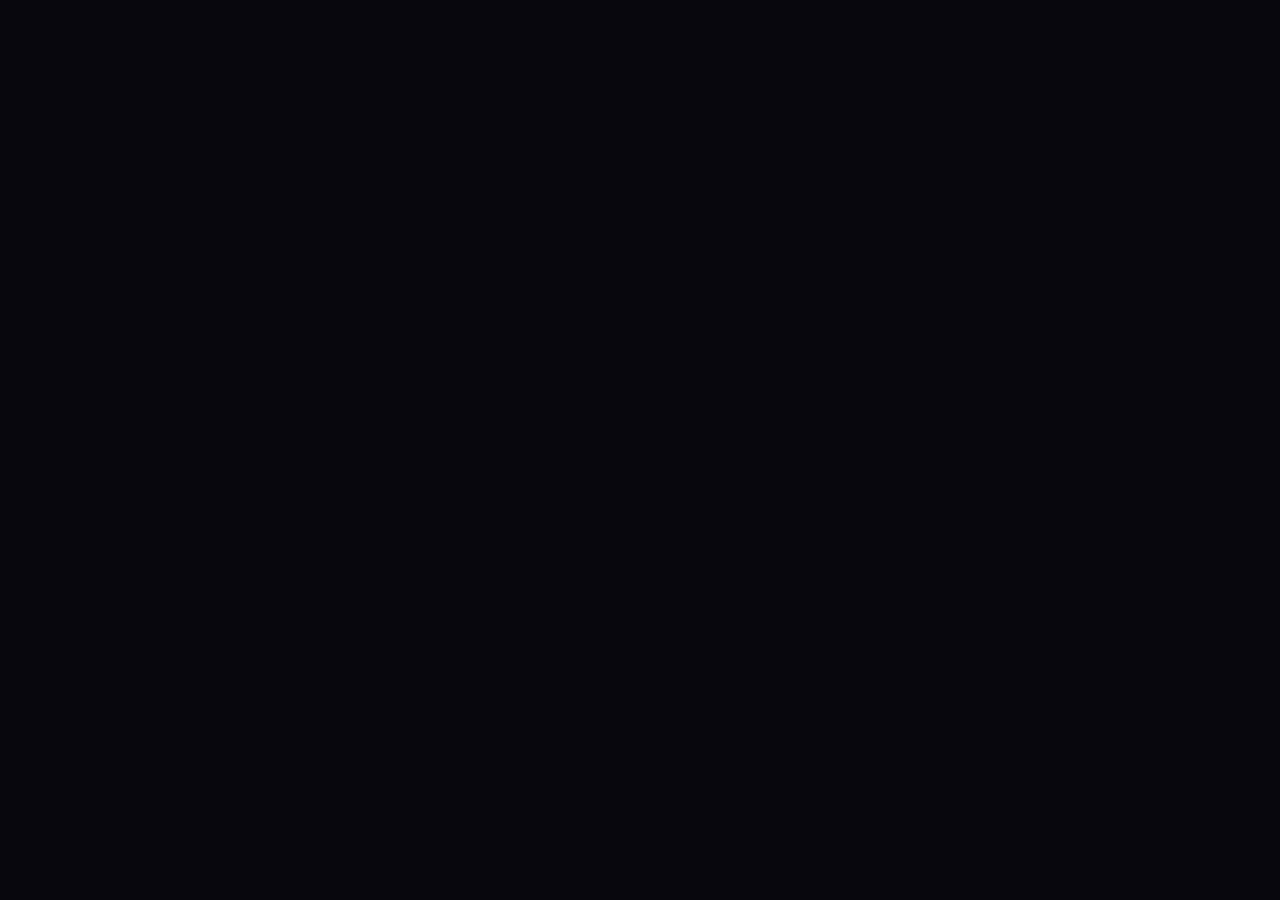
==== en/index.html @ 0e9c5799 "Remove conflicting CV label enhancement" ====
<!doctype html>
<html lang="en">
  <head>
    <meta charset="UTF-8" />
    <meta name="viewport" content="width=device-width, initial-scale=1.0" />
    <meta name="theme-color" content="#08070d" />
    <title>Badr Ameur El Idrissi — SOC &amp; Cyber Defense Portfolio · 2027 Internship</title>
    <meta
      name="description"
      content="Portfolio of Badr Ameur El Idrissi, final-year cybersecurity engineering student at ENSA Tangier focused on SOC, SIEM and cyber defense, seeking a 5–6 month internship from February 2027."
    />
    <link rel="icon" type="image/svg+xml" href="/favicon.svg" />
    <link rel="preload" as="image" href="/assets/badr-portrait.webp" />
    <link rel="canonical" href="https://badrameur.github.io/en/" />
    <link rel="alternate" hreflang="fr" href="https://badrameur.github.io/" />
    <link rel="alternate" hreflang="en" href="https://badrameur.github.io/en/" />
    <link rel="alternate" hreflang="x-default" href="https://badrameur.github.io/" />

    <meta property="og:type" content="profile" />
    <meta property="og:site_name" content="badrameur.github.io" />
    <meta property="og:title" content="Badr Ameur El Idrissi — Portfolio Cybersécurité" />
    <meta
      property="og:description"
      content="Final-year cybersecurity engineering student at ENSA Tangier focused on SOC, SIEM and cyber defense. Seeking a 5–6 month internship from February 2027."
    />
    <meta property="og:url" content="https://badrameur.github.io/en/" />
    <meta property="og:locale" content="en_US" />
    <meta name="twitter:card" content="summary_large_image" />
    <meta property="og:image" content="https://badrameur.github.io/assets/badr-portrait.webp" />
    <meta name="twitter:image" content="https://badrameur.github.io/assets/badr-portrait.webp" />
    <meta name="twitter:title" content="Badr Ameur El Idrissi — Portfolio Cybersécurité" />
    <meta
      name="twitter:description"
      content="Final-year cybersecurity engineering student at ENSA Tangier focused on SOC, SIEM and cyber defense. Seeking a 5–6 month internship from February 2027."
    />

    <script type="application/ld+json">
      {
        "@context": "https://schema.org",
        "@type": "Person",
        "name": "Badr Ameur El Idrissi",
        "jobTitle": "Final-year Cybersecurity Engineering Student — SOC and Cyber Defense",
        "alumniOf": [
          {
            "@type": "CollegeOrUniversity",
            "name": "ENSA Tanger — École Nationale des Sciences Appliquées"
          }
        ],
        "knowsLanguage": ["ar", "fr", "en"],
        "knowsAbout": [
          "Réseaux et infrastructure",
          "Security Operations",
          "SIEM",
          "Réponse à incident",
          "Pare-feux",
          "Active Directory",
          "Linux",
          "Automatisation"
        ],
        "hasCredential": [
          "CCNA: Introduction to Networks",
          "CCNA: Switching, Routing, and Wireless Essentials",
          "CCNA: Enterprise Networking, Security, and Automation"
        ],
        "url": "https://badrameur.github.io/en/",
        "email": "mailto:elidrissiameurbadr@gmail.com",
        "sameAs": ["https://github.com/badrameur"]
      }
    </script>

    <style>
      html { background: #08070d; }
    </style>
    <script type="module" crossorigin src="/assets/index-C53yPSiq-v2.js"></script>
    <link rel="modulepreload" crossorigin href="/assets/rolldown-runtime-QTnfLwEv.js">
    <link rel="modulepreload" crossorigin href="/assets/r3f-DJwWP_88.js">
    <link rel="modulepreload" crossorigin href="/assets/motion-CqK1wNe4.js">
    <link rel="stylesheet" crossorigin href="/assets/index-CTe-PvSK.css?v=83e6378">
  </head>
  <body>
    <div id="root"></div>
    <script defer src="/assets/portfolio-enhancements.js?v=83e6378"></script>
  </body>
</html>
---- assets/index-CTe-PvSK.css ----
:root{--void:#08070d;--abyss:#100d17;--panel:#110e18a8;--panel-solid:#131019;--line:#ceb27a24;--line-strong:#ceb27a52;--text:#f0ebe1;--dim:#a79cb2;--faint:#625a72;--gold:#d3ac6f;--gold-dim:#9d8154;--gold-glow:#d3ac6f24;--iris:#8f7bff;--cyan:#5fd9e8;--rose:#e8799f;--accent:var(--iris);--accent-glow:color-mix(in srgb, var(--accent) 14%, transparent);--holo:var(--accent);--holo-deep:var(--gold-dim);--holo-glow:var(--accent-glow);--tlp-red:#ff3b47;--tlp-amber:#ffb547;--tlp-green:#39d98a;--f-display:"Clash Display", "Arial Narrow", Impact, sans-serif;--f-body:"Satoshi", system-ui, -apple-system, sans-serif;--f-mono:"JetBrains Mono", ui-monospace, "Cascadia Mono", Consolas, monospace;--f-serif:"Didot", "Bodoni MT", "Playfair Display", "Georgia Pro", Georgia, serif;--fs-hero:clamp(3.2rem, 11vw, 8.75rem);--fs-h2:clamp(1.9rem, 4.4vw, 3.4rem);--fs-h3:clamp(1.2rem, 2.1vw, 1.65rem);--fs-body:1.0625rem;--fs-small:.875rem;--fs-label:.6875rem;--gutter:clamp(1.25rem, 4.5vw, 4.5rem);--maxw:1440px;--sp-1:.5rem;--sp-2:1rem;--sp-3:1.5rem;--sp-4:2.5rem;--sp-5:4rem;--sp-6:clamp(4.5rem, 11vh, 9rem);--ease:cubic-bezier(.16, 1, .3, 1);--dur:.55s;--z-canvas:0;--z-content:10;--z-hud:40;--z-boot:60;--z-cursor:80}@font-face{font-family:Clash Display;src:url(/assets/ClashDisplay-Variable-BID3Ydx1.woff2)format("woff2");font-weight:200 700;font-style:normal;font-display:swap}@font-face{font-family:Satoshi;src:url(/assets/Satoshi-Variable-CFg-z2ne.woff2)format("woff2");font-weight:300 900;font-style:normal;font-display:swap}@font-face{font-family:JetBrains Mono;src:url(/assets/JetBrainsMono-Regular-CA-Os4ii.woff2)format("woff2");font-weight:400;font-style:normal;font-display:swap}@font-face{font-family:JetBrains Mono;src:url(/assets/JetBrainsMono-Medium-DoKWA_AF.woff2)format("woff2");font-weight:500;font-style:normal;font-display:swap}*,:before,:after{box-sizing:border-box;margin:0;padding:0}html{--lightningcss-light: ;--lightningcss-dark:initial;color-scheme:dark;scrollbar-color:var(--faint) var(--void)}body{background:var(--void);color:var(--text);font-family:var(--f-body);font-size:var(--fs-body);-webkit-font-smoothing:antialiased;min-height:100vh;line-height:1.6;overflow-x:hidden}::selection{background:var(--gold);color:var(--void)}:focus-visible{outline:1px solid var(--gold);outline-offset:4px;border-radius:1px}a{color:inherit;text-decoration:none}button{font:inherit;color:inherit;cursor:pointer;background:0 0;border:none}img,svg,canvas{max-width:100%;display:block}::-webkit-scrollbar{width:10px}::-webkit-scrollbar-track{background:var(--void)}::-webkit-scrollbar-thumb{border:3px solid var(--void);background:#221d2e;border-radius:5px}::-webkit-scrollbar-thumb:hover{background:var(--gold-dim)}.mono{font-family:var(--f-mono)}.label{font-family:var(--f-mono);font-size:var(--fs-label);letter-spacing:.14em;text-transform:uppercase;color:var(--dim);font-weight:500}.display{font-family:var(--f-display);letter-spacing:-.02em;font-weight:600;line-height:.98}.display em,.serif-em{font-family:var(--f-serif);letter-spacing:0;color:var(--accent);font-style:italic;font-weight:400}.dim{color:var(--dim)}.holo{color:var(--accent)}.gilt{color:var(--gold)}.sr-only{clip:rect(0 0 0 0);white-space:nowrap;border:0;width:1px;height:1px;margin:-1px;padding:0;position:absolute;overflow:hidden}.skip-link{top:-100px;left:var(--sp-2);z-index:100;background:var(--gold);color:var(--void);font-family:var(--f-mono);font-size:var(--fs-small);transition:top .2s var(--ease);padding:.6em 1em;position:fixed}.skip-link:focus-visible{top:var(--sp-2)}.container{width:min(100% - 2 * var(--gutter), var(--maxw));margin-inline:auto}.cmd{font-family:var(--f-mono);font-size:var(--fs-small);letter-spacing:.12em;text-transform:uppercase;color:var(--text);border:1px solid var(--line-strong);transition:color var(--dur) var(--ease), border-color var(--dur) var(--ease);background:0 0;align-items:center;gap:.75em;padding:.95em 1.7em;font-weight:500;display:inline-flex;position:relative;overflow:hidden}.cmd:before{content:"";background:linear-gradient(100deg, transparent 20%, color-mix(in srgb, var(--accent) 12%, transparent) 50%, transparent 80%);transition:transform .7s var(--ease);position:absolute;inset:0;transform:translate(-101%)}.cmd:hover,.cmd:focus-visible{color:var(--accent);border-color:color-mix(in srgb, var(--accent) 55%, transparent)}.cmd:hover:before,.cmd:focus-visible:before{transform:translate(101%)}.cmd--primary{border-color:var(--gold-dim);color:var(--gold)}.cmd--primary:hover,.cmd--primary:focus-visible{color:var(--gold);border-color:var(--gold)}.cmd--primary:before{background:linear-gradient(100deg,#0000 20%,#d3ac6f29 50%,#0000 80%)}.cmd .cmd-arrow{transition:transform var(--dur) var(--ease)}.cmd:hover .cmd-arrow{transform:translate(4px)}.panel{background:var(--panel);border:1px solid var(--line);-webkit-backdrop-filter:blur(14px)}.sec-label{align-items:center;gap:var(--sp-2);margin-bottom:var(--sp-4);display:flex}.sec-label .sec-idx{font-family:var(--f-mono);font-size:var(--fs-label);letter-spacing:.14em;color:var(--gold);font-weight:500}.sec-label .sec-name{font-family:var(--f-mono);font-size:var(--fs-label);letter-spacing:.22em;text-transform:uppercase;color:var(--dim);font-weight:500}.sec-label .sec-rule{background:linear-gradient(to right, var(--line-strong), var(--line) 40%, transparent);flex:1;height:1px}.tlp{font-family:var(--f-mono);letter-spacing:.12em;border:1px solid var(--line);color:var(--faint);white-space:nowrap;padding:.3em .7em;font-size:.625rem;font-weight:500}.tlp--clear{color:var(--dim)}.tlp--green{color:var(--tlp-green);border-color:#39d98a4d}.tlp--amber{color:var(--tlp-amber);border-color:#ffb5474d}.tlp--red{color:var(--tlp-red);border-color:#ff3b474d}.status-dot{background:var(--tlp-green);width:6px;height:6px;box-shadow:0 0 8px var(--tlp-green);border-radius:50%;animation:2.4s ease-in-out infinite dot-pulse}@keyframes dot-pulse{0%,to{opacity:1}50%{opacity:.35}}.hud{z-index:var(--z-hud);pointer-events:none;font-family:var(--f-mono);font-size:var(--fs-label);letter-spacing:.1em;position:fixed;inset:0}.hud a,.hud button{pointer-events:auto}.hud-top,.hud-bottom{justify-content:space-between;align-items:center;padding:1.1rem clamp(1.1rem,3vw,2rem);display:flex;position:absolute;left:0;right:0}.hud-top{top:0}.hud-bottom{bottom:0}.hud-mark{color:var(--text);letter-spacing:.18em;align-items:center;gap:.6em;font-weight:500;display:inline-flex}.hud-mark .hud-mark-glyph{border:1px solid var(--gold);width:9px;height:9px;box-shadow:0 0 12px var(--gold-glow);transform:rotate(45deg)}.hud-mark em{color:var(--faint);font-style:normal}.hud-right{align-items:center;gap:1.4em;display:flex}.hud-status{color:var(--dim);align-items:center;gap:.7em;display:inline-flex}.lang-switch{color:var(--faint);align-items:center;gap:.15em;display:inline-flex}.lang-switch button{font-family:var(--f-mono);font-size:var(--fs-label);letter-spacing:.1em;color:var(--faint);transition:color .25s var(--ease);padding:.4em .45em;font-weight:500}.lang-switch button[aria-pressed=true]{color:var(--gold)}.lang-switch button:hover{color:var(--text)}.hud-ticker{color:var(--faint);white-space:nowrap;text-overflow:ellipsis;min-width:0;max-width:46vw;overflow:hidden}.hud-coords{color:var(--faint);text-align:right}.hud-corner{border-color:var(--line-strong);opacity:.8;border-style:solid;border-width:0;width:12px;height:12px;position:absolute}.hud-corner--tl{border-width:1px 0 0 1px;top:12px;left:12px}.hud-corner--tr{border-width:1px 1px 0 0;top:12px;right:12px}.hud-corner--bl{border-width:0 0 1px 1px;bottom:12px;left:12px}.hud-corner--br{border-width:0 1px 1px 0;bottom:12px;right:12px}@media (max-width:720px){.hud-bottom,.hud-status .hud-status-text{display:none}}.fx{pointer-events:none;position:fixed;inset:0}.fx--grain{z-index:31;opacity:.05;background-image:url("data:image/svg+xml,%3Csvg xmlns='http://www.w3.org/2000/svg' width='160' height='160'%3E%3Cfilter id='n'%3E%3CfeTurbulence type='fractalNoise' baseFrequency='0.85' numOctaves='2' stitchTiles='stitch'/%3E%3C/filter%3E%3Crect width='100%25' height='100%25' filter='url(%23n)'/%3E%3C/svg%3E")}.fx--vignette{z-index:33;background:radial-gradient(120% 90% at 50% 42%,#0000 55%,#0403089e 100%)}html.has-cursor,html.has-cursor a,html.has-cursor button{cursor:none}.cursor-dot,.cursor-ring{z-index:var(--z-cursor);pointer-events:none;will-change:transform;border-radius:50%;position:fixed;top:0;left:0}.cursor-dot{background:var(--gold);width:4px;height:4px;margin:-2px 0 0 -2px}.cursor-ring{width:30px;height:30px;transition:width .25s var(--ease), height .25s var(--ease), margin .25s var(--ease), border-color .25s var(--ease);border:1px solid #f0ebe166;margin:-15px 0 0 -15px}.cursor-ring.is-active{border-color:var(--gold);width:46px;height:46px;margin:-23px 0 0 -23px}.p-hero{--accent:var(--iris)}.p-about{--accent:var(--cyan)}.p-experience{--accent:var(--gold)}.p-projects{--accent:var(--iris)}.p-skills{--accent:var(--rose)}.p-certs{--accent:var(--gold)}.p-languages{--accent:var(--cyan)}.p-cv,.p-contact{--accent:var(--gold)}.scene{z-index:var(--z-canvas);pointer-events:none;position:fixed;inset:0}.scene-scrim{z-index:1;pointer-events:none;background:linear-gradient(92deg,#08070dd1 0%,#08070d80 32%,#08070d00 60%);position:fixed;inset:0}@media (max-width:899px){.scene-scrim{background:linear-gradient(#08070d8c 0%,#08070dc7 45%)}}main{z-index:var(--z-content);position:relative}.p-section{padding-block:var(--sp-6);position:relative}.p-section>.container{position:relative}.section-title{font-size:var(--fs-h2);margin-bottom:var(--sp-2);max-width:18ch}.section-intro{color:var(--dim);max-width:52ch;margin-bottom:var(--sp-4);font-size:1.05rem}.tag-row{flex-wrap:wrap;gap:.4rem;list-style:none;display:flex}.tag{letter-spacing:.06em;color:var(--dim);border:1px solid var(--line);background:#0d0b1380;padding:.32em .7em;font-size:.6875rem}.rail{z-index:var(--z-hud);display:none;position:fixed;top:50%;left:clamp(1rem,2.5vw,2.2rem);transform:translateY(-50%)}@media (min-width:1080px){.rail{display:block}}.rail-list{flex-direction:column;gap:.15rem;list-style:none;display:flex}.rail-item{color:var(--faint);transition:color .3s var(--ease);align-items:center;gap:.7rem;padding:.5rem .4rem;display:flex}.rail-idx{letter-spacing:.1em;opacity:.6;font-size:.625rem}.rail-label{letter-spacing:.14em;text-transform:uppercase;opacity:0;transition:opacity .3s var(--ease), transform .3s var(--ease);font-size:.72rem;transform:translate(-6px)}.rail-tick{width:16px;height:1px;transition:width .3s var(--ease);background:currentColor}.rail-item:hover,.rail-item:focus-visible{color:var(--dim)}.rail-item:hover .rail-label,.rail-item:focus-visible .rail-label{opacity:1;transform:translate(0)}.rail-item.is-active{color:var(--gold)}.rail-item.is-active .rail-label{opacity:1;transform:translate(0)}.rail-item.is-active .rail-tick{width:28px}.rail-progress{background:var(--line);width:1px;height:60px;position:absolute;top:calc(100% + 1rem);left:.7rem}.rail-progress span{background:linear-gradient(to bottom, var(--iris), var(--cyan), var(--gold));transform-origin:top;width:100%;height:100%;display:block}.p-hero{flex-direction:column;justify-content:center;min-height:100vh;padding-block:14vh 8vh;display:flex;position:relative}.hero-grid{gap:var(--sp-5);grid-template-columns:1fr;align-items:end;display:grid}@media (min-width:900px){.hero-grid{grid-template-columns:minmax(0,1.6fr) minmax(0,1fr)}}.hero-main>*+*{margin-top:var(--sp-3)}.hero-main>*{text-shadow:0 2px 22px #08070dcc}.hero-eyebrow{color:var(--gold)}.hero-name{font-size:clamp(2.9rem,9vw,7rem);line-height:.92}.hero-role{color:#bfb3cb;letter-spacing:.06em;text-transform:uppercase;max-width:44ch;font-size:clamp(.74rem,1.4vw,.9rem)}.hero-tagline{font-family:var(--f-serif);max-width:46ch;color:var(--text);font-size:clamp(1.15rem,2.1vw,1.45rem);font-style:italic;font-weight:400;line-height:1.48}.hero-ctas{margin-top:var(--sp-3);flex-wrap:wrap;gap:1rem;display:flex}.hero-stats{background:var(--line);border:1px solid var(--line);grid-template-columns:repeat(2,1fr);gap:1px;display:grid}.stat{-webkit-backdrop-filter:blur(8px);background:#0d0b13b8;padding:1.1rem 1.2rem}.stat-value{color:var(--gold);font-size:2rem;line-height:1}.stat-label{letter-spacing:.1em;text-transform:uppercase;color:var(--dim);margin-top:.4rem;font-size:.68rem}.hero-scroll{color:var(--faint);flex-direction:column;align-items:center;gap:.6rem;display:flex;position:absolute;bottom:2rem;left:50%;transform:translate(-50%)}.hero-scroll-line{background:linear-gradient(to bottom, var(--gold), transparent);transform-origin:top;width:1px;height:40px;animation:scroll-drip 2.4s var(--ease) infinite}@keyframes scroll-drip{0%{opacity:1;transform:scaleY(0)}55%{opacity:1;transform:scaleY(1)}to{opacity:0;transform:scaleY(1)}}.about-grid{gap:var(--sp-4);grid-template-columns:1fr;display:grid}@media (min-width:900px){.about-grid{gap:var(--sp-5);grid-template-columns:minmax(0,1.4fr) minmax(0,1fr)}}.about-lead{font-family:var(--f-serif);color:var(--text);margin-bottom:var(--sp-3);max-width:42ch;font-size:clamp(1.3rem,2.3vw,1.7rem);font-style:italic;font-weight:400;line-height:1.42}.about-para{color:var(--dim);max-width:58ch;line-height:1.7}.about-para+.about-para{margin-top:1rem}.about-facts{align-self:start;padding:1.4rem 1.5rem}.fact-list{list-style:none}.fact-row{border-bottom:1px solid var(--line);grid-template-columns:8.5rem 1fr;gap:.8rem;padding:.7rem 0;font-size:.9rem;display:grid}.fact-row:last-child{border-bottom:none}.fact-k{color:var(--faint);letter-spacing:.08em;text-transform:uppercase;padding-top:.15em;font-size:.7rem}.fact-v{color:var(--text)}.timeline{margin-top:var(--sp-3);list-style:none}.tl-item{position:relative}.tl-inner{grid-template-columns:28px 1fr;gap:1.2rem;display:grid}.tl-marker{justify-content:center;display:flex;position:relative}.tl-marker:before{content:"";background:var(--line);width:1px;position:absolute;top:6px;bottom:-1.5rem}.tl-item:last-child .tl-marker:before{display:none}.tl-node{z-index:1;border:1px solid var(--gold-dim);background:var(--void);width:11px;height:11px;margin-top:5px;position:relative;transform:rotate(45deg)}.tl-node--live{border-color:var(--tlp-green);background:var(--tlp-green);box-shadow:0 0 12px var(--tlp-green);animation:2.4s ease-in-out infinite dot-pulse}.tl-body{padding-bottom:var(--sp-4)}.tl-head{align-items:center;gap:.8rem;margin-bottom:.35rem;display:flex}.tl-period{letter-spacing:.08em;color:var(--gold);font-size:.72rem}.tl-live-badge{font-size:.58rem}.tl-role{font-size:clamp(1.3rem,2.6vw,1.75rem)}.tl-org{color:var(--dim);letter-spacing:.04em;margin-top:.15rem;font-size:.82rem}.tl-loc{color:var(--faint)}.tl-bullets{gap:.55rem;max-width:62ch;margin:1rem 0;list-style:none;display:grid}.tl-bullets li{color:var(--dim);padding-left:1.2rem;font-size:.95rem;line-height:1.6;position:relative}.tl-bullets li:before{content:"▹";color:var(--gold-dim);font-family:var(--f-mono);font-size:.8em;position:absolute;top:.2em;left:0}.proj-list{gap:var(--sp-2);grid-template-columns:1fr;display:grid}@media (min-width:820px){.proj-list{grid-template-columns:repeat(2,1fr)}.proj-card:first-child{grid-column:1/-1}}.proj-card{transition:border-color .3s var(--ease), transform .3s var(--ease), box-shadow .3s var(--ease);flex-direction:column;gap:.9rem;padding:1.5rem 1.6rem;display:flex;position:relative}.proj-card:after{content:"";background:linear-gradient(to right, var(--accent), transparent);opacity:.7;height:1px;transition:right .45s var(--ease);position:absolute;top:-1px;left:0;right:55%}.proj-card:hover{border-color:color-mix(in srgb, var(--accent) 30%, transparent);box-shadow:0 12px 40px #0000004d, 0 0 26px color-mix(in srgb, var(--accent) 8%, transparent);transform:translateY(-3px)}.proj-card:hover:after{right:0}.proj-top{justify-content:space-between;align-items:center;gap:1rem;display:flex}.proj-codename{letter-spacing:.14em;color:var(--accent);font-size:.68rem}.proj-headline{align-items:baseline;gap:1rem;display:flex}.proj-num{color:var(--faint);letter-spacing:.1em;font-size:.8rem}.proj-title{font-size:1.6rem;line-height:1.05}.proj-tagline{color:var(--dim);margin-top:.2rem;font-size:.9rem}.proj-summary{color:var(--dim);font-size:.95rem;line-height:1.6}.proj-highlights{gap:.45rem;list-style:none;display:grid}.proj-highlights li{color:var(--text);gap:.6rem;font-size:.9rem;line-height:1.5;display:flex}.proj-hl-mark{color:var(--accent);flex-shrink:0}.proj-foot{flex-direction:column;gap:.9rem;margin-top:auto;padding-top:.4rem;display:flex}.proj-foot-end{justify-content:space-between;align-items:center;gap:1rem;display:flex}.proj-status{letter-spacing:.12em;color:var(--faint);font-size:.65rem}.proj-link{color:var(--gold);letter-spacing:.04em;white-space:nowrap;font-size:.8rem}.proj-link:hover{text-decoration:underline}.skills-wrap{border-top:1px solid var(--line)}.skill-domain{border-bottom:1px solid var(--line)}.skill-head{text-align:left;width:100%;transition:background .3s var(--ease);grid-template-columns:2.5rem minmax(0,auto) 1fr 1.5rem;align-items:baseline;gap:1rem;padding:1.3rem .4rem;display:grid}.skill-head:hover{background:color-mix(in srgb, var(--accent) 4%, transparent)}.skill-idx{color:var(--accent);letter-spacing:.1em;font-size:.7rem}.skill-domain-name{font-size:clamp(1.2rem,2.3vw,1.7rem)}.skill-blurb{color:var(--faint);font-size:.85rem}.skill-toggle{color:var(--dim);text-align:right;transition:color .3s var(--ease);font-size:1.2rem}.skill-head.is-open .skill-toggle{color:var(--accent)}.skill-panel{transition:grid-template-rows .45s var(--ease);grid-template-rows:0fr;display:grid}.skill-panel.is-open{grid-template-rows:1fr}.skill-panel-inner{grid-template-columns:1fr;gap:.7rem;padding-left:3.5rem;display:grid;overflow:hidden}.skill-panel.is-open .skill-panel-inner{padding-bottom:1.5rem}@media (min-width:700px){.skill-panel-inner{grid-template-columns:repeat(2,1fr);column-gap:2.5rem}}.skill-bar-row{grid-template-columns:9rem 1fr;align-items:center;gap:1rem;display:grid}.skill-bar-label{color:var(--dim);font-size:.78rem}.skill-bar-track{background:var(--line);height:3px;position:relative;overflow:hidden}.skill-bar-fill{background:linear-gradient(to right, var(--iris), var(--cyan), var(--gold));width:0;height:100%;transition:width .9s var(--ease) .1s;display:block}.certs-grid{gap:var(--sp-4);grid-template-columns:1fr;display:grid}@media (min-width:900px){.certs-grid{gap:var(--sp-5);grid-template-columns:minmax(0,1.3fr) minmax(0,1fr)}}.cert-list{gap:.15rem;display:grid}.cert-row{border-bottom:1px solid var(--line);gap:1rem;padding:.9rem .4rem;display:flex}.cert-check{color:var(--tlp-green);padding-top:.15rem;font-size:.85rem}.cert-body{flex-direction:column;gap:.2rem;display:flex}.cert-name{color:var(--text);font-size:.98rem}.cert-meta{color:var(--faint);letter-spacing:.04em;font-size:.72rem}.cert-status{color:var(--tlp-amber)}.edu-title{letter-spacing:.18em;text-transform:uppercase;color:var(--dim);margin-bottom:1rem;font-size:.7rem}.edu-list{gap:1.5rem;list-style:none;display:grid}.edu-period{color:var(--gold);letter-spacing:.08em;font-size:.7rem}.edu-degree{margin:.3rem 0 .15rem;font-size:1.15rem}.edu-school{color:var(--dim);font-size:.9rem}.edu-detail{color:var(--faint);margin-top:.2rem;font-size:.82rem}.lang-list{margin-top:var(--sp-2);gap:.2rem;display:grid}.lang-row{border-bottom:1px solid var(--line);grid-template-columns:1fr auto auto;align-items:center;gap:1.4rem;padding:1.1rem .4rem;display:grid}.lang-name{font-size:clamp(1.2rem,2.4vw,1.7rem)}.lang-ring{--pct:50%;background:radial-gradient(closest-side, var(--void) 68%, transparent 70% 100%), conic-gradient(var(--accent) var(--pct), #ceb27a24 0);border-radius:50%;width:30px;height:30px;display:inline-block}.lang-meta{justify-content:flex-end;align-items:baseline;gap:.8rem;min-width:12rem;display:flex}.lang-cefr{color:var(--accent);letter-spacing:.1em;font-size:.8rem}.lang-level{color:var(--dim);font-size:.85rem}@media (max-width:560px){.lang-row{grid-template-columns:1fr auto}.lang-ring{display:none}.lang-meta{min-width:0}}.cv-inner{justify-content:space-between;align-items:center;gap:var(--sp-3);flex-wrap:wrap;padding:2rem;display:flex}.cv-text{max-width:40ch}.cv-text .section-title{margin-bottom:.6rem}.cv-line{color:var(--dim)}.cv-actions{flex-wrap:wrap;gap:1rem;display:flex}.p-contact{padding-bottom:0}.contact-title{margin:var(--sp-2) 0;font-size:clamp(2.6rem,8vw,6rem)}.contact-line{font-family:var(--f-serif);color:var(--dim);max-width:48ch;font-size:clamp(1.1rem,1.9vw,1.3rem);font-style:italic}.contact-mail{margin-top:var(--sp-3)}.channel-list{margin-top:var(--sp-5);border-top:1px solid var(--line);list-style:none}.channel-row{border-bottom:1px solid var(--line);transition:background .3s var(--ease), padding-left .3s var(--ease);grid-template-columns:8rem 1fr auto;align-items:center;gap:1rem;padding:1.2rem .4rem;display:grid}.channel-row:hover{background:color-mix(in srgb, var(--gold) 4%, transparent);padding-left:1rem}.channel-label{letter-spacing:.14em;text-transform:uppercase;color:var(--faint);font-size:.7rem}.channel-value{color:var(--text);font-size:1.05rem}.channel-arrow{color:var(--gold)}.p-footer{border-top:1px solid var(--line);margin-top:var(--sp-6);padding:1.6rem 0 3rem}.footer-inner{font-size:var(--fs-label);letter-spacing:.06em;flex-wrap:wrap;justify-content:space-between;align-items:center;gap:1rem;display:flex}.footer-rights{color:var(--faint)}.footer-back{color:var(--dim);transition:color .25s var(--ease)}.footer-back:hover{color:var(--gold)}.footer-meta{color:var(--faint);align-items:center;gap:1rem;display:inline-flex}@media (max-width:700px){.footer-inner{flex-direction:column;align-items:flex-start;gap:.8rem}.channel-row{grid-template-columns:1fr auto}.channel-label{display:none}}@media (min-width:1080px){.container{width:min(100% - 2 * var(--gutter), var(--maxw))}}

/* Portfolio additions: portrait and a restrained spotlight on project dossiers. */
.p-hero .hero-portrait{position:absolute;z-index:3;right:clamp(2rem,5vw,6rem);top:clamp(7.5rem,17vh,11rem);width:clamp(195px,21vw,302px);margin:0;padding:7px;background:linear-gradient(145deg,#d3ac6fa8,#5fd9e840 44%,#8f7bff72);box-shadow:0 28px 80px #0009,0 0 65px #5fd9e81a;clip-path:polygon(0 0,90% 0,100% 10%,100% 100%,10% 100%,0 90%);transition:transform .7s var(--ease),box-shadow .7s var(--ease)}
.p-hero .hero-portrait img{display:block;width:100%;aspect-ratio:4/4.5;object-fit:cover;object-position:center 25%;filter:saturate(.92) contrast(1.02);clip-path:polygon(0 0,89% 0,100% 11%,100% 100%,11% 100%,0 89%)}
.p-hero .hero-portrait figcaption{padding:.55rem .25rem .1rem;color:#f0ebe1;font-size:.58rem;letter-spacing:.14em;text-align:right;text-shadow:0 2px 8px #08070d}
.p-hero .hero-portrait:hover{transform:translateY(-8px) rotate(.6deg);box-shadow:0 38px 95px #000b,0 0 80px #5fd9e830}
.proj-card{isolation:isolate;overflow:hidden}
.proj-card:before{content:"";position:absolute;z-index:-1;inset:0;pointer-events:none;background:radial-gradient(340px circle at var(--mx,50%) var(--my,50%),#5fd9e81c,transparent 75%);opacity:0;transition:opacity .45s ease}
.proj-card:hover:before,.proj-card:focus-within:before{opacity:1}
.proj-card .proj-link{transition:color .25s ease,letter-spacing .25s ease}
.proj-card .proj-link:hover,.proj-card .proj-link:focus-visible{color:#5fd9e8;letter-spacing:.05em}
.proj-card:focus-within{border-color:#5fd9e8}
@media(max-width:1199px){.p-hero .hero-portrait{width:clamp(175px,19vw,235px);right:3vw;top:13vh}}
@media(max-width:899px){.p-hero .hero-portrait{position:relative;right:auto;top:auto;width:min(250px,64vw);margin:1.5rem 0 0;justify-self:start}.hero-grid{gap:2.5rem}}
@media(max-width:550px){.p-hero .hero-portrait{width:min(210px,58vw);margin-top:1.25rem}.p-hero .hero-portrait figcaption{font-size:.5rem}}
@media(prefers-reduced-motion:reduce){.p-hero .hero-portrait,.proj-card:before,.proj-card .proj-link{transition:none}}

/* Project detail presentation */
.proj-card[data-detail-ready]{cursor:pointer}
.proj-card[data-detail-ready]:focus-visible{outline:2px solid var(--gold);outline-offset:4px}
.proj-card[data-detail-ready] .proj-title:after{content:'  ↗';font-family:monospace;font-size:.55em;color:var(--gold);vertical-align:middle;opacity:.75}
.project-modal-open{overflow:hidden}
.project-modal-backdrop{position:fixed;z-index:9999;inset:0;display:grid;place-items:center;padding:clamp(1rem,4vw,3rem);background:#05060bdc;backdrop-filter:blur(18px);animation:modal-fade .3s ease}
.project-modal{position:relative;width:min(780px,100%);max-height:min(88vh,920px);overflow:auto;padding:clamp(1.5rem,5vw,3.5rem);border:1px solid #d4b27870;background:radial-gradient(circle at 90% 0%,#1e4c5680,transparent 42%),linear-gradient(145deg,#171722,#0b0c14 72%);box-shadow:0 36px 110px #000c,0 0 75px #5dd9e51c;clip-path:polygon(0 0,96% 0,100% 4%,100% 100%,4% 100%,0 96%);animation:modal-rise .4s var(--ease)}
.project-modal:before{content:'';position:absolute;inset:8px;border:1px solid #d4b27828;pointer-events:none;clip-path:inherit}
.project-modal-top{display:flex;align-items:center;justify-content:space-between;gap:1rem;color:var(--gold);font-size:.7rem;letter-spacing:.12em}
.project-modal-close{display:grid;place-items:center;width:40px;height:40px;border:1px solid #d4b27877;background:#15141b;color:#f6eee3;font-size:1.7rem;cursor:pointer}
.project-modal-close:hover,.project-modal-close:focus-visible{background:var(--gold);color:#08070d}
.project-modal-index{margin-top:2rem;color:#72cbd0;font-size:.75rem;letter-spacing:.18em}
.project-modal-title{margin:.35rem 0 .6rem;color:#f5f1e9;font-size:clamp(2rem,5vw,4rem);line-height:1.05}
.project-modal-tagline{margin:0;color:var(--gold);font-size:1.05rem}
.project-modal-summary{margin:1.65rem 0;color:#e2e1e2;font-size:1.04rem;line-height:1.7}
.project-modal-rule{height:1px;background:linear-gradient(90deg,var(--gold),#5dd9e577,transparent);margin:1.8rem 0}
.project-modal-label{margin:0 0 1rem;color:#76d4dc;font-size:.75rem;letter-spacing:.17em}
.project-modal-highlights{display:grid;gap:.8rem;margin:0;padding:0;list-style:none}
.project-modal-highlights li{position:relative;padding-left:1.35rem;color:#dcdee0;line-height:1.55}
.project-modal-highlights li:before{content:'▹';position:absolute;left:0;color:var(--gold)}
.project-modal-tags{display:flex;flex-wrap:wrap;gap:.5rem;margin:1.7rem 0 0;padding:0;list-style:none}
.project-modal-tags li{border:1px solid #71cbd143;padding:.4rem .6rem;color:#b6d9db;font-family:monospace;font-size:.73rem}
.project-modal-actions{display:flex;flex-wrap:wrap;gap:.75rem;margin-top:2rem}
.project-modal-actions .cmd{font:inherit;font-size:.8rem;cursor:pointer;text-decoration:none}
@keyframes modal-fade{from{opacity:0}to{opacity:1}}
@keyframes modal-rise{from{opacity:0;transform:translateY(18px) scale(.98)}to{opacity:1;transform:none}}
@media(max-width:600px){.project-modal-backdrop{padding:.65rem}.project-modal{max-height:94vh;padding:1.5rem;clip-path:none}.project-modal-actions .cmd{width:100%;justify-content:center}}
@media(prefers-reduced-motion:reduce){.project-modal-backdrop,.project-modal{animation:none}}
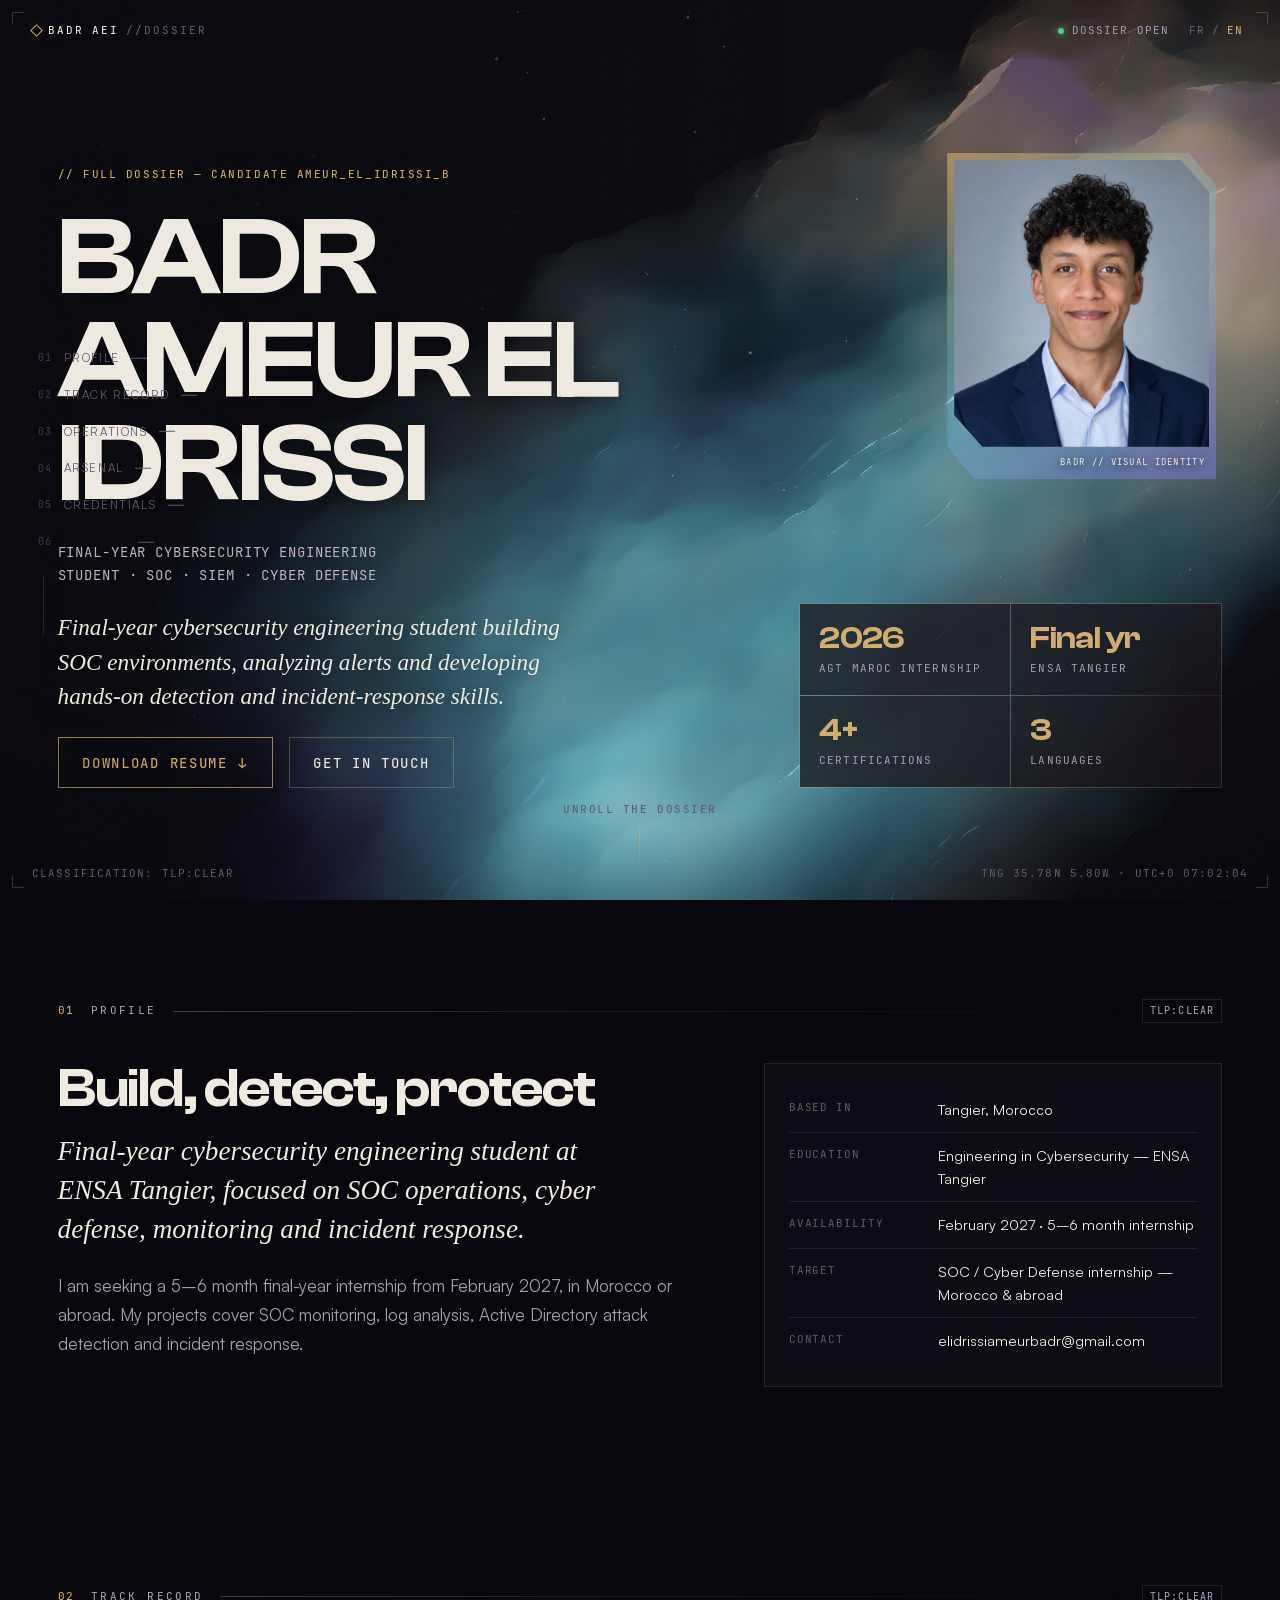
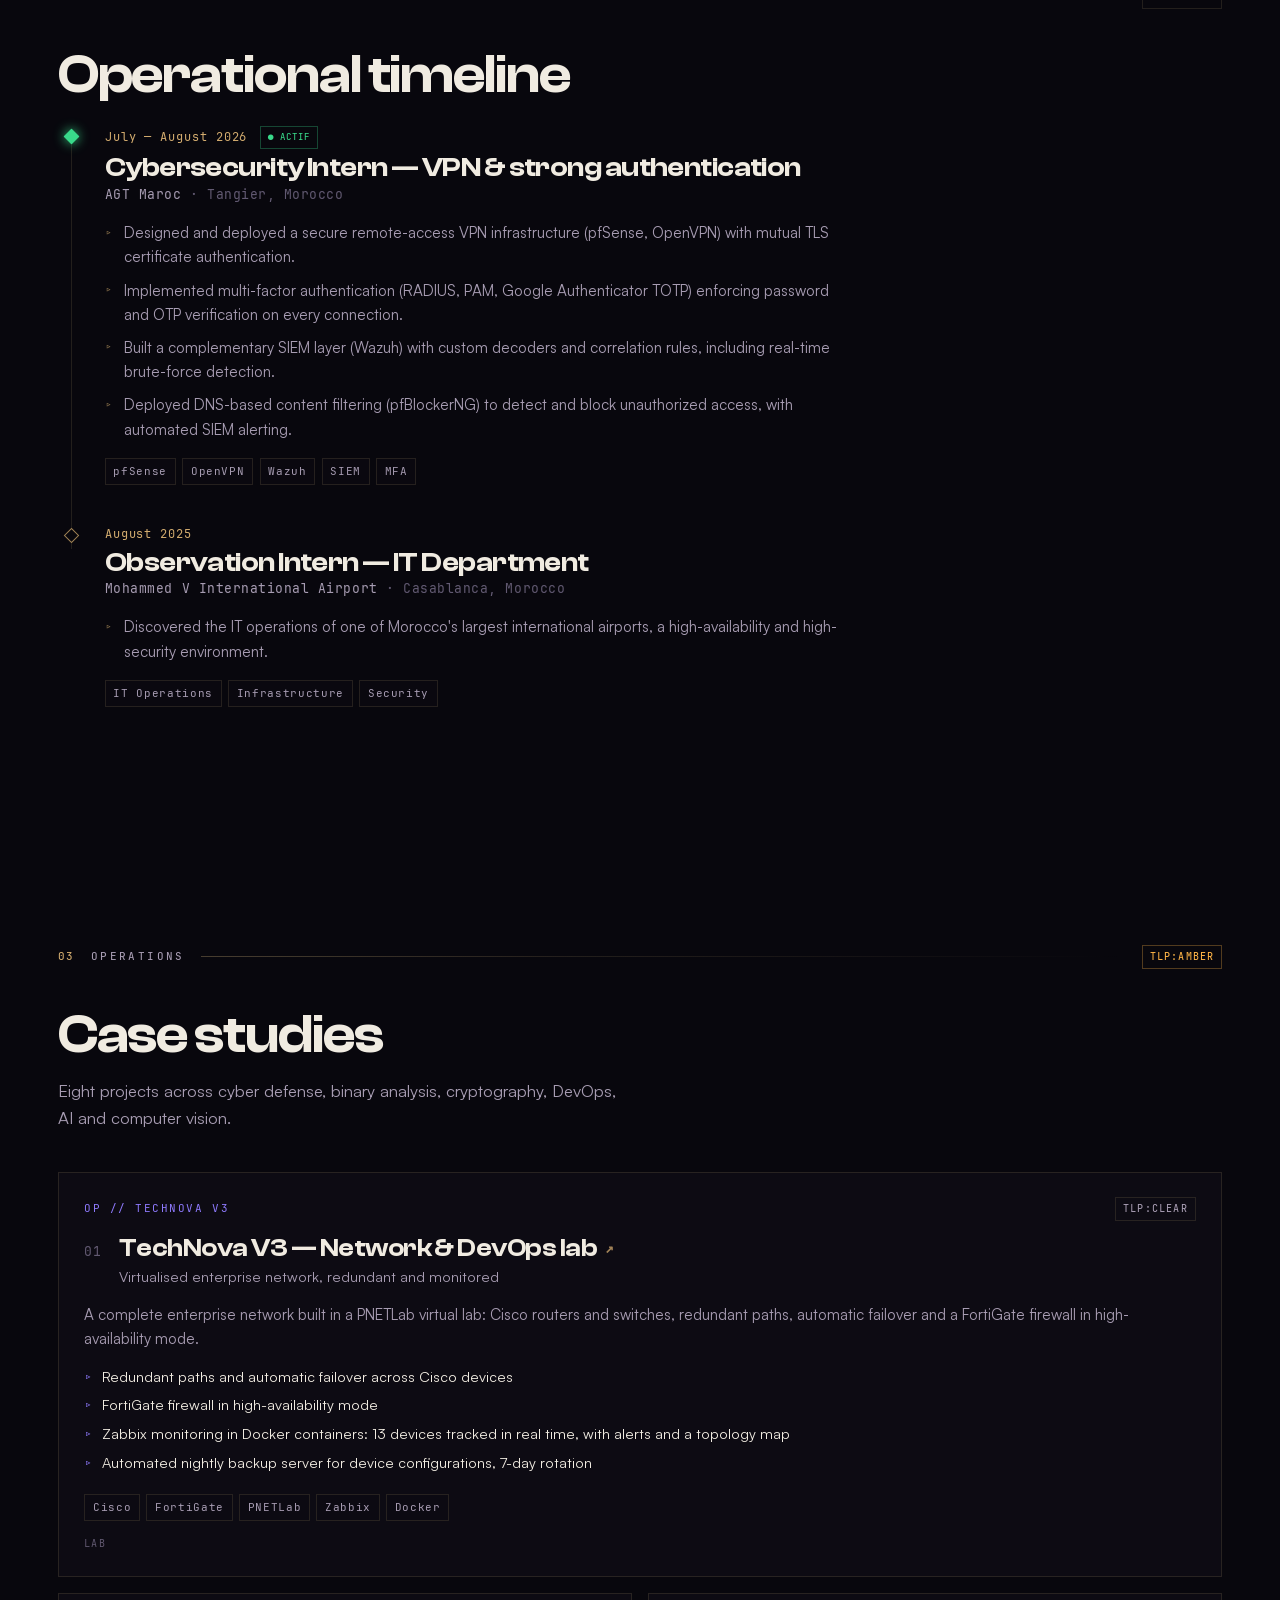
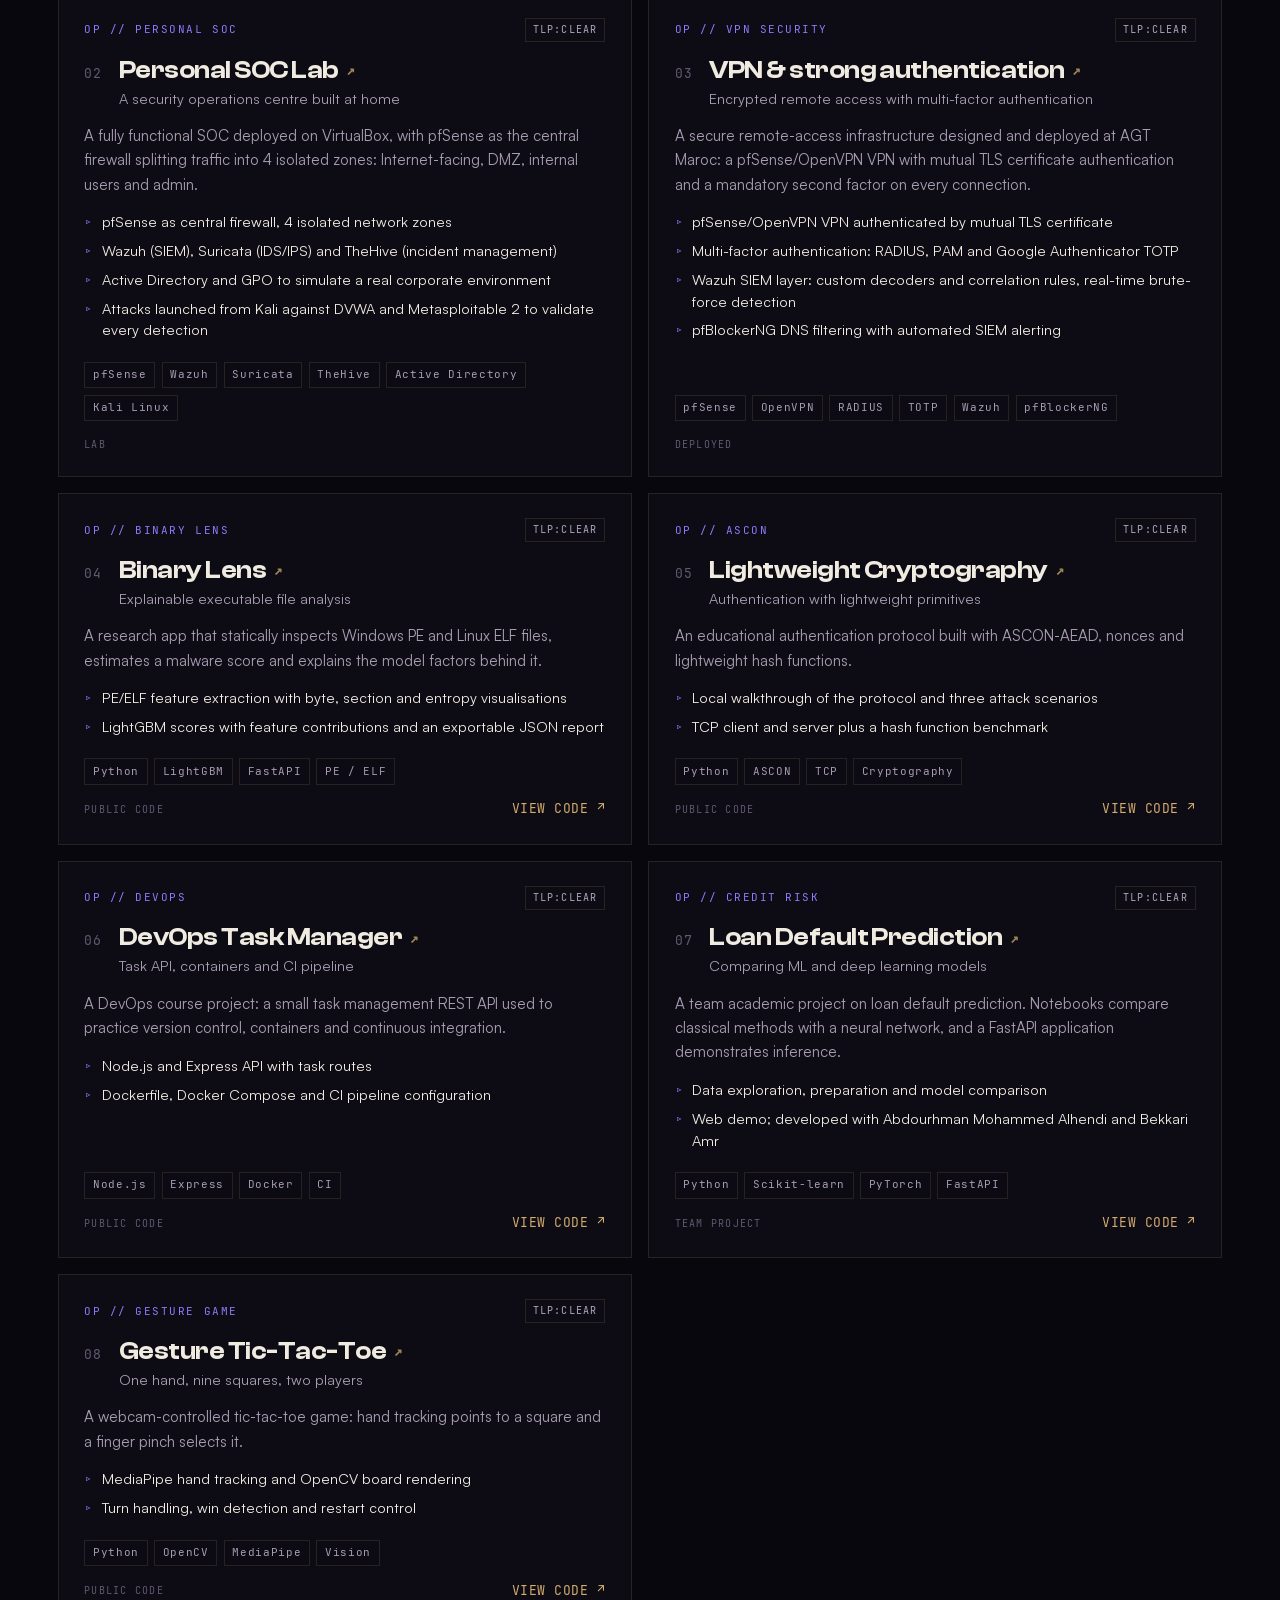
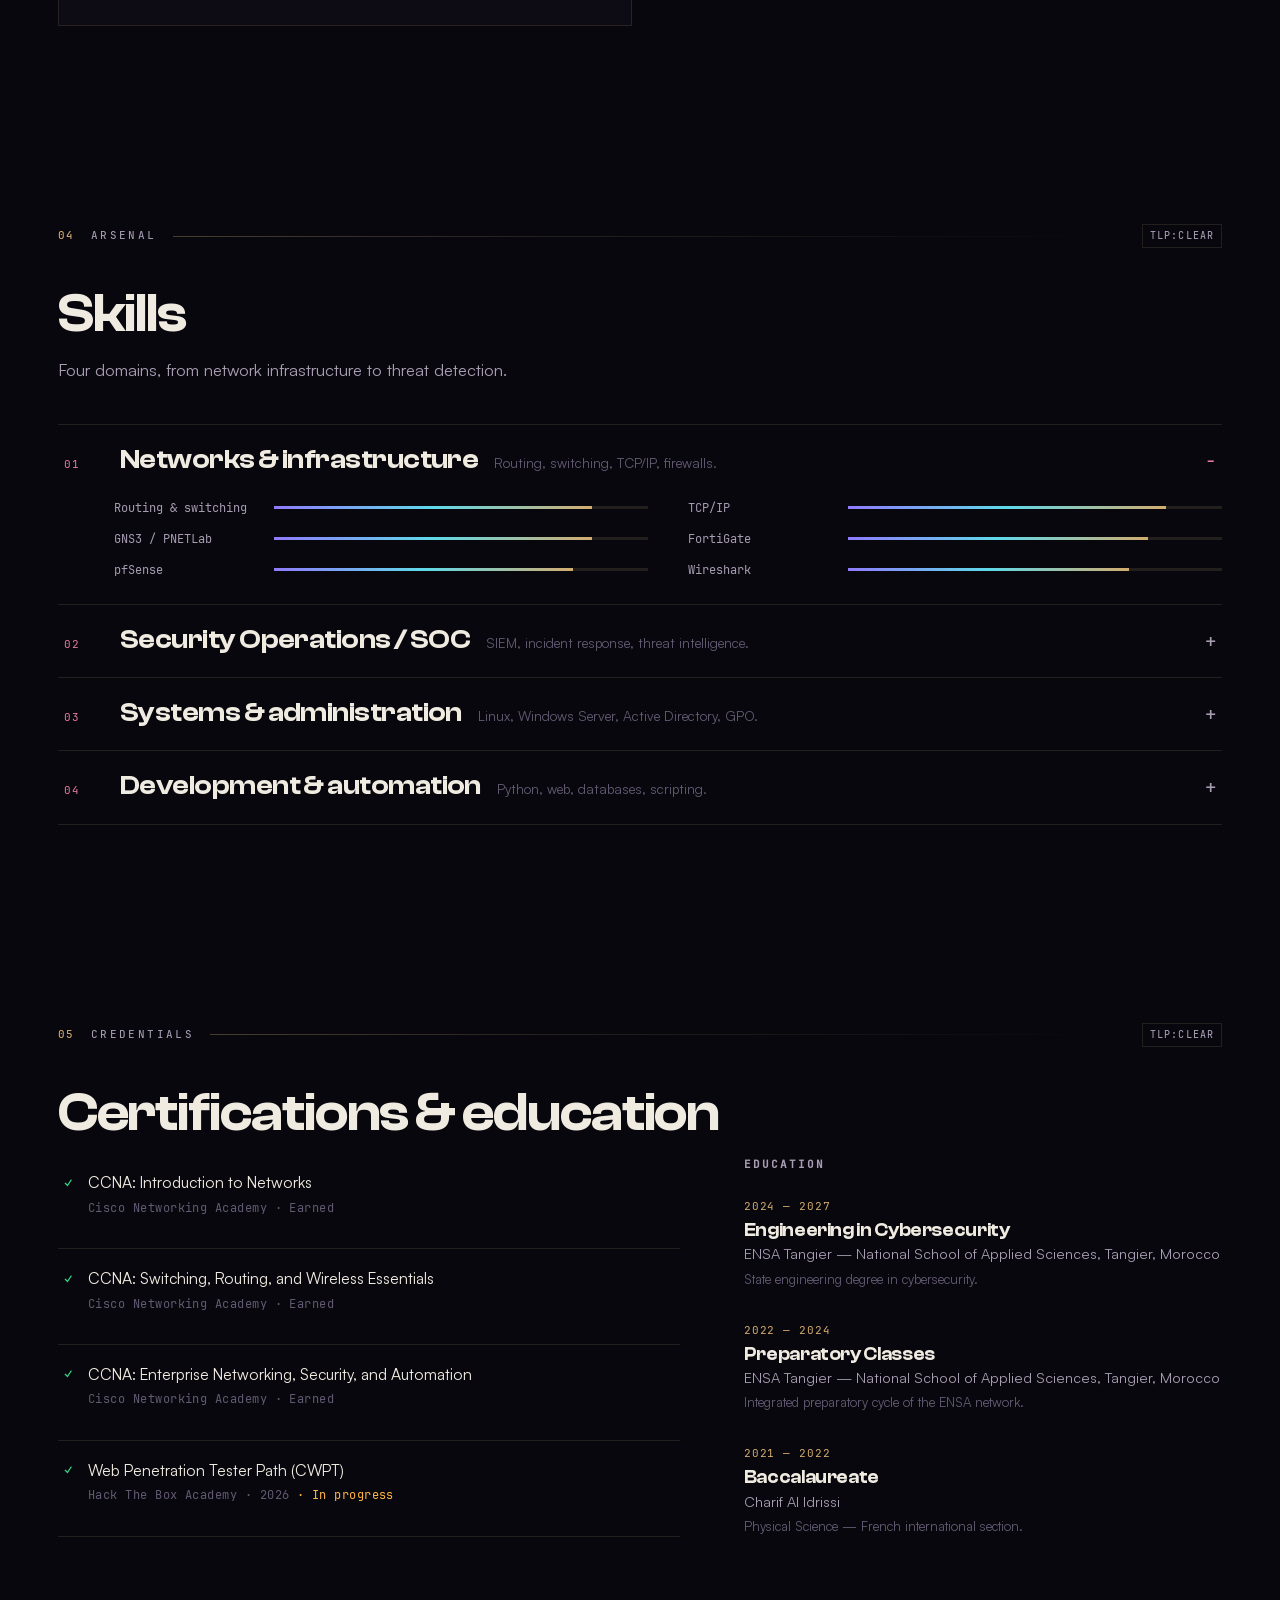
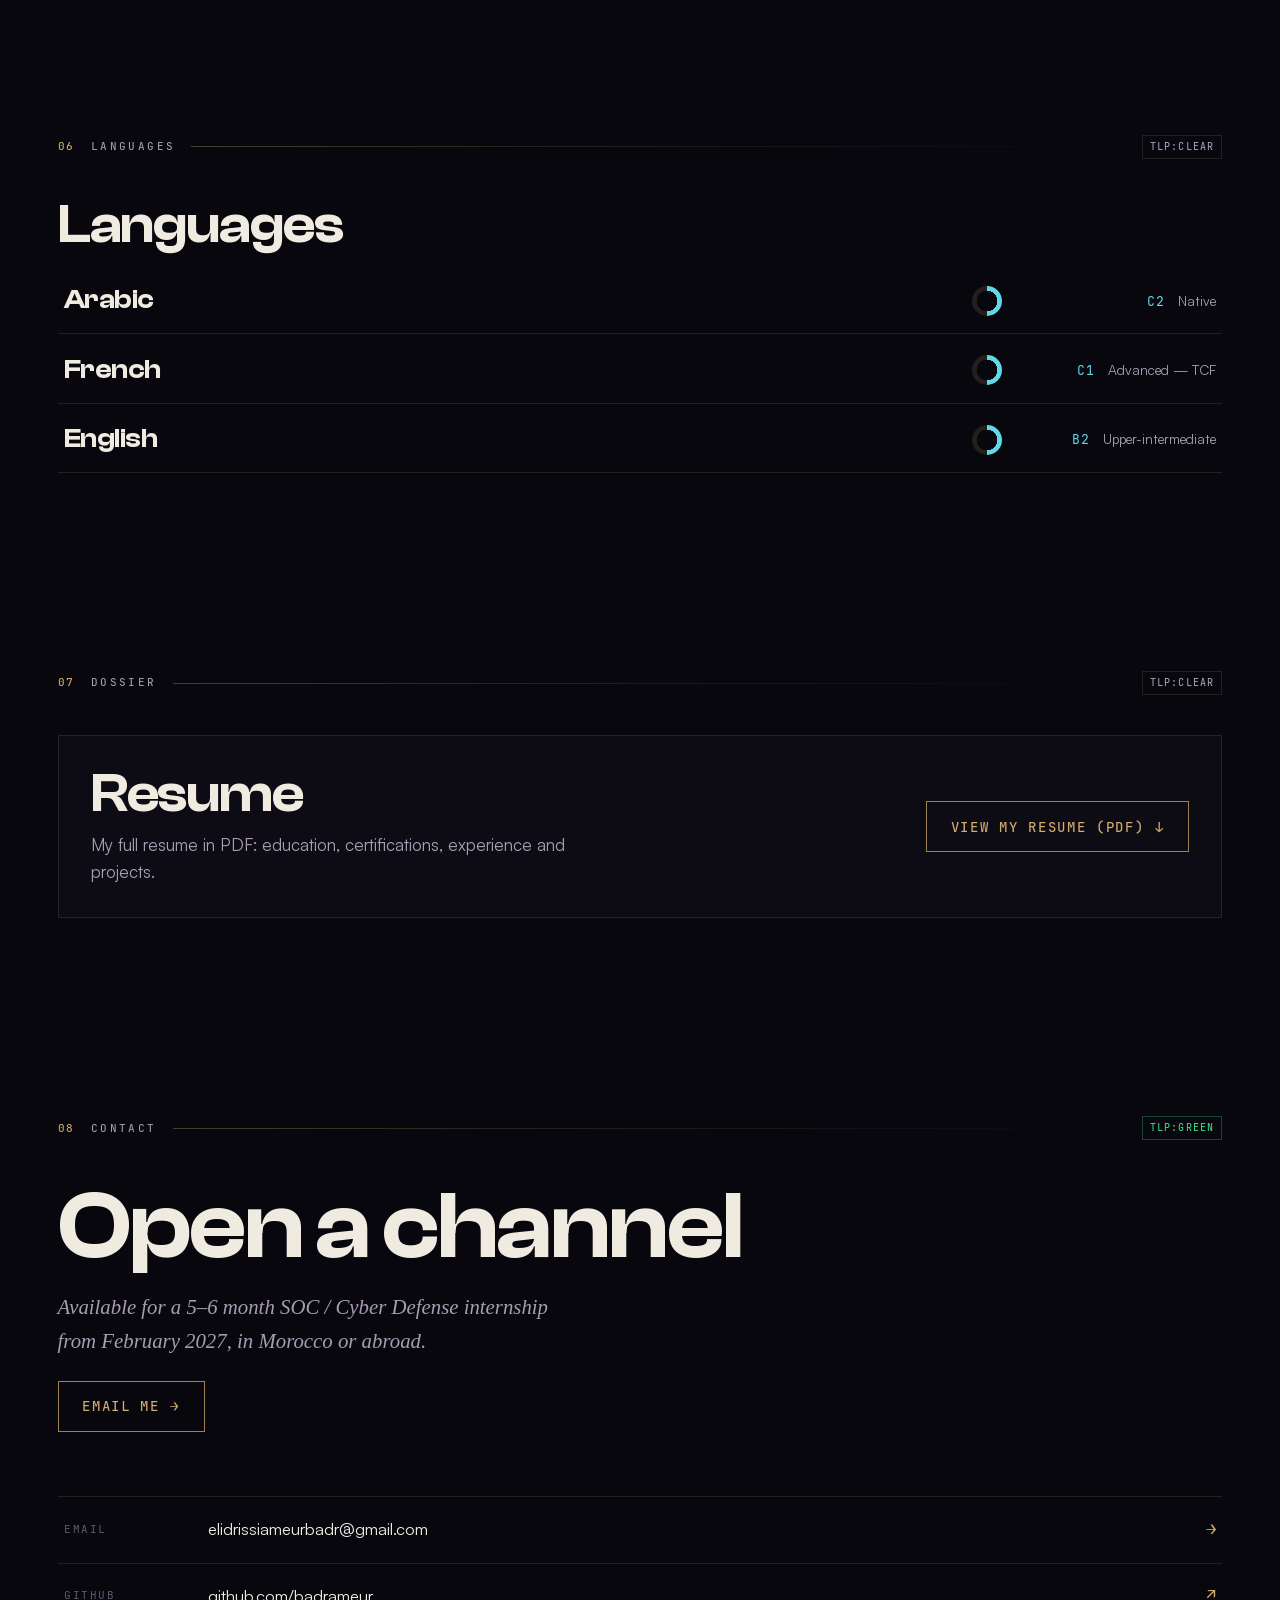
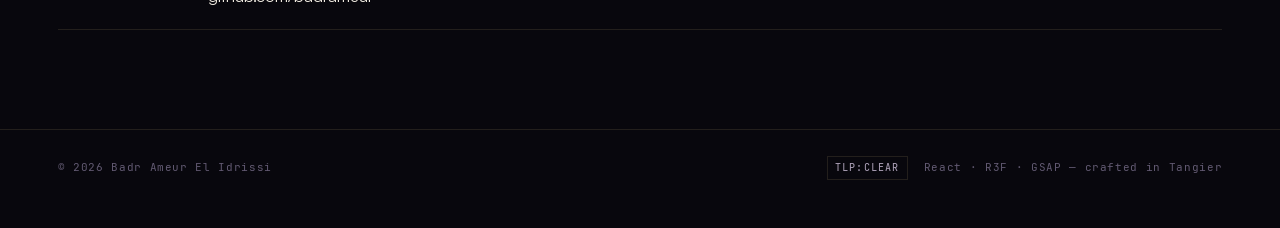
==== commit 5bf470e3: "Restore last verified portfolio entry" ====
--- a/en/index.html
+++ b/en/index.html
@@ -71,14 +71,14 @@
     <style>
       html { background: #08070d; }
     </style>
-    <script type="module" crossorigin src="/assets/index-C53yPSiq-v2.js"></script>
+    <script type="module" crossorigin src="/assets/index-C53yPSiq.js"></script>
     <link rel="modulepreload" crossorigin href="/assets/rolldown-runtime-QTnfLwEv.js">
     <link rel="modulepreload" crossorigin href="/assets/r3f-DJwWP_88.js">
     <link rel="modulepreload" crossorigin href="/assets/motion-CqK1wNe4.js">
-    <link rel="stylesheet" crossorigin href="/assets/index-CTe-PvSK.css?v=83e6378">
+    <link rel="stylesheet" crossorigin href="/assets/index-CTe-PvSK.css">
   </head>
   <body>
     <div id="root"></div>
-    <script defer src="/assets/portfolio-enhancements.js?v=83e6378"></script>
+    <script defer src="/assets/portfolio-enhancements.js"></script>
   </body>
 </html>
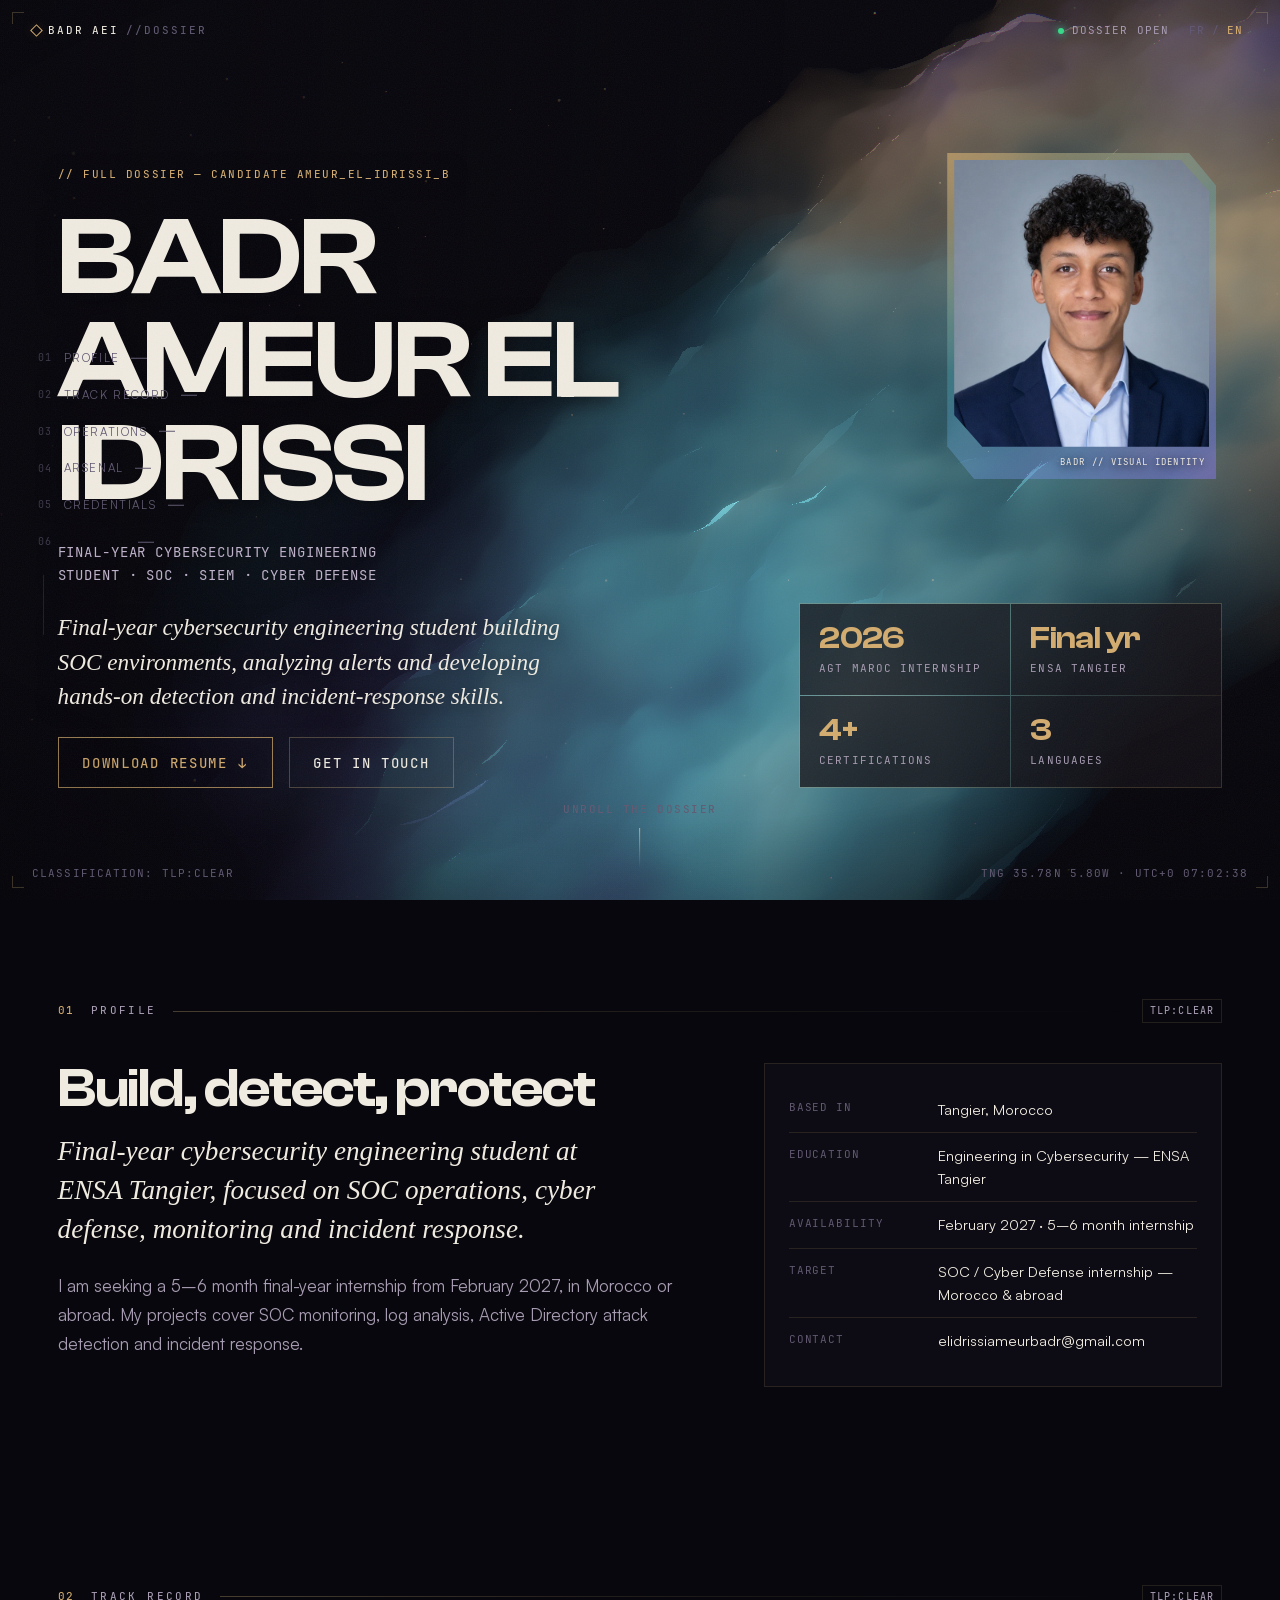
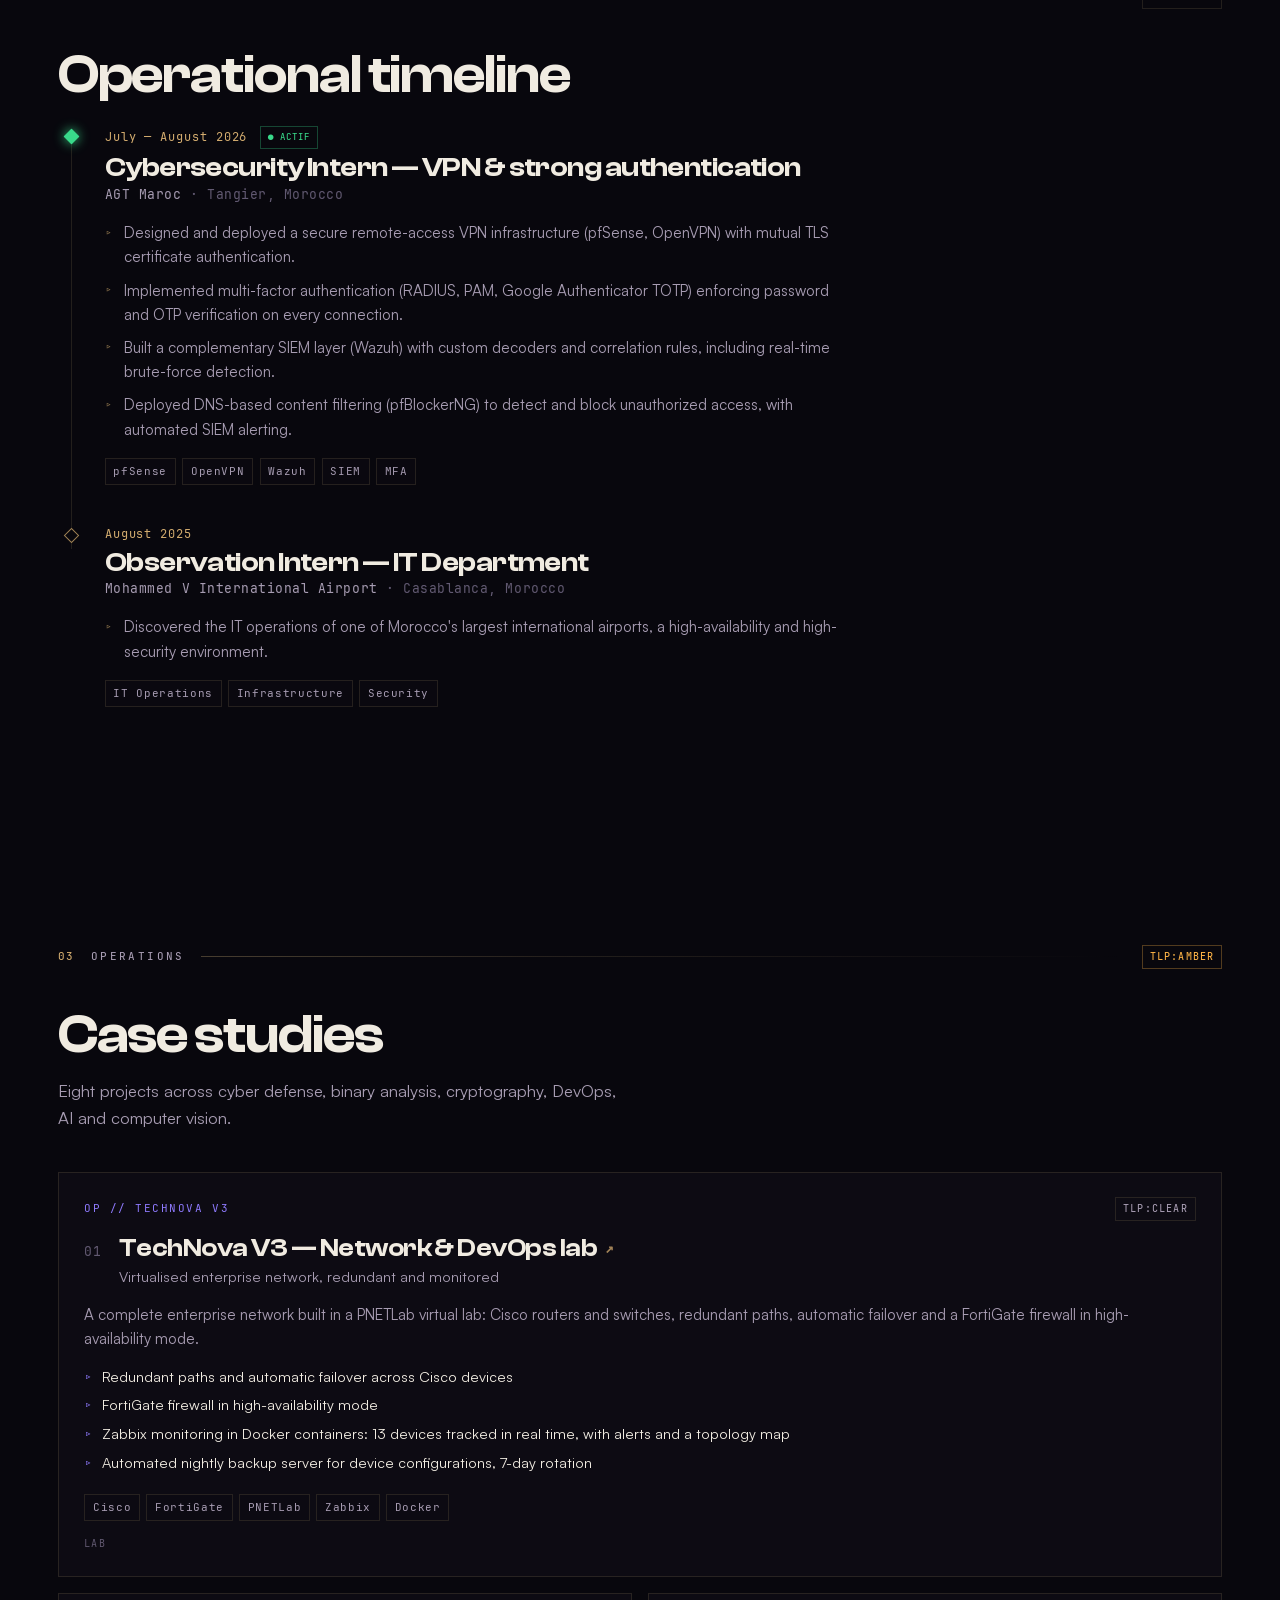
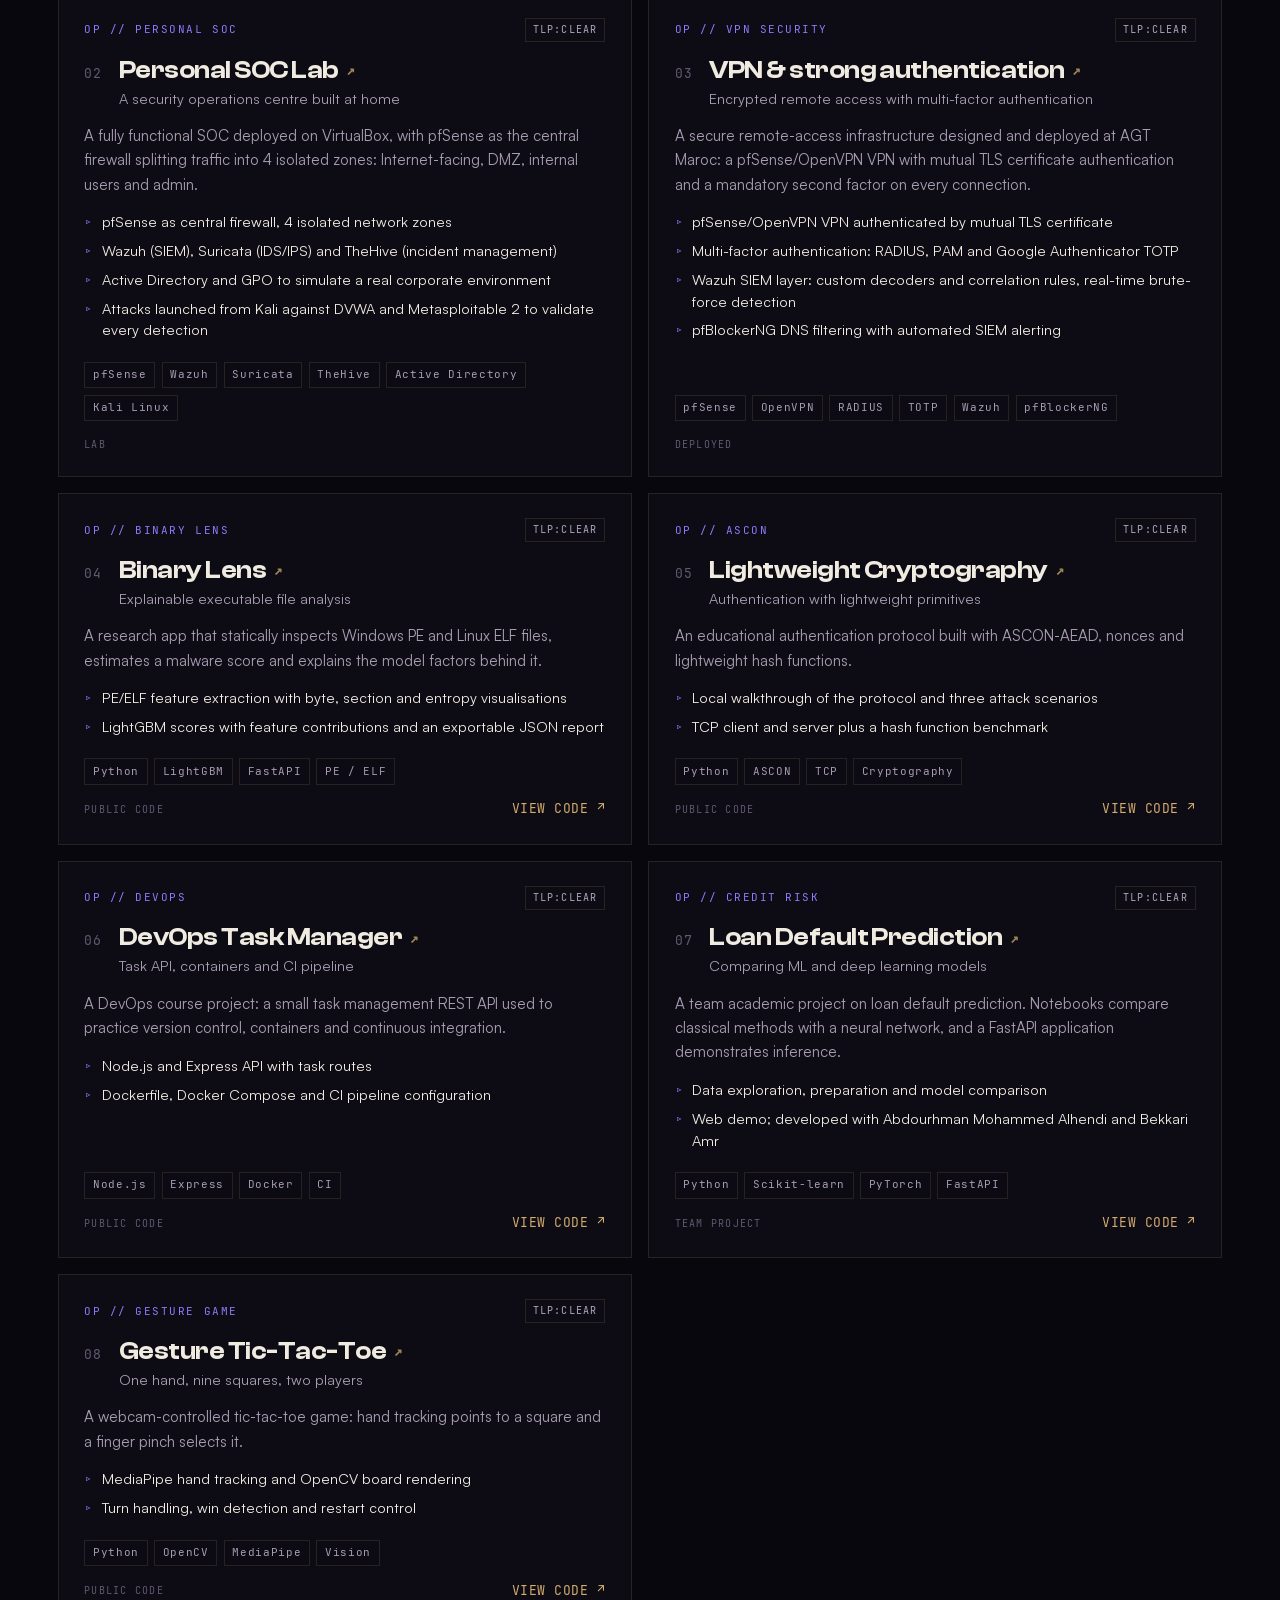
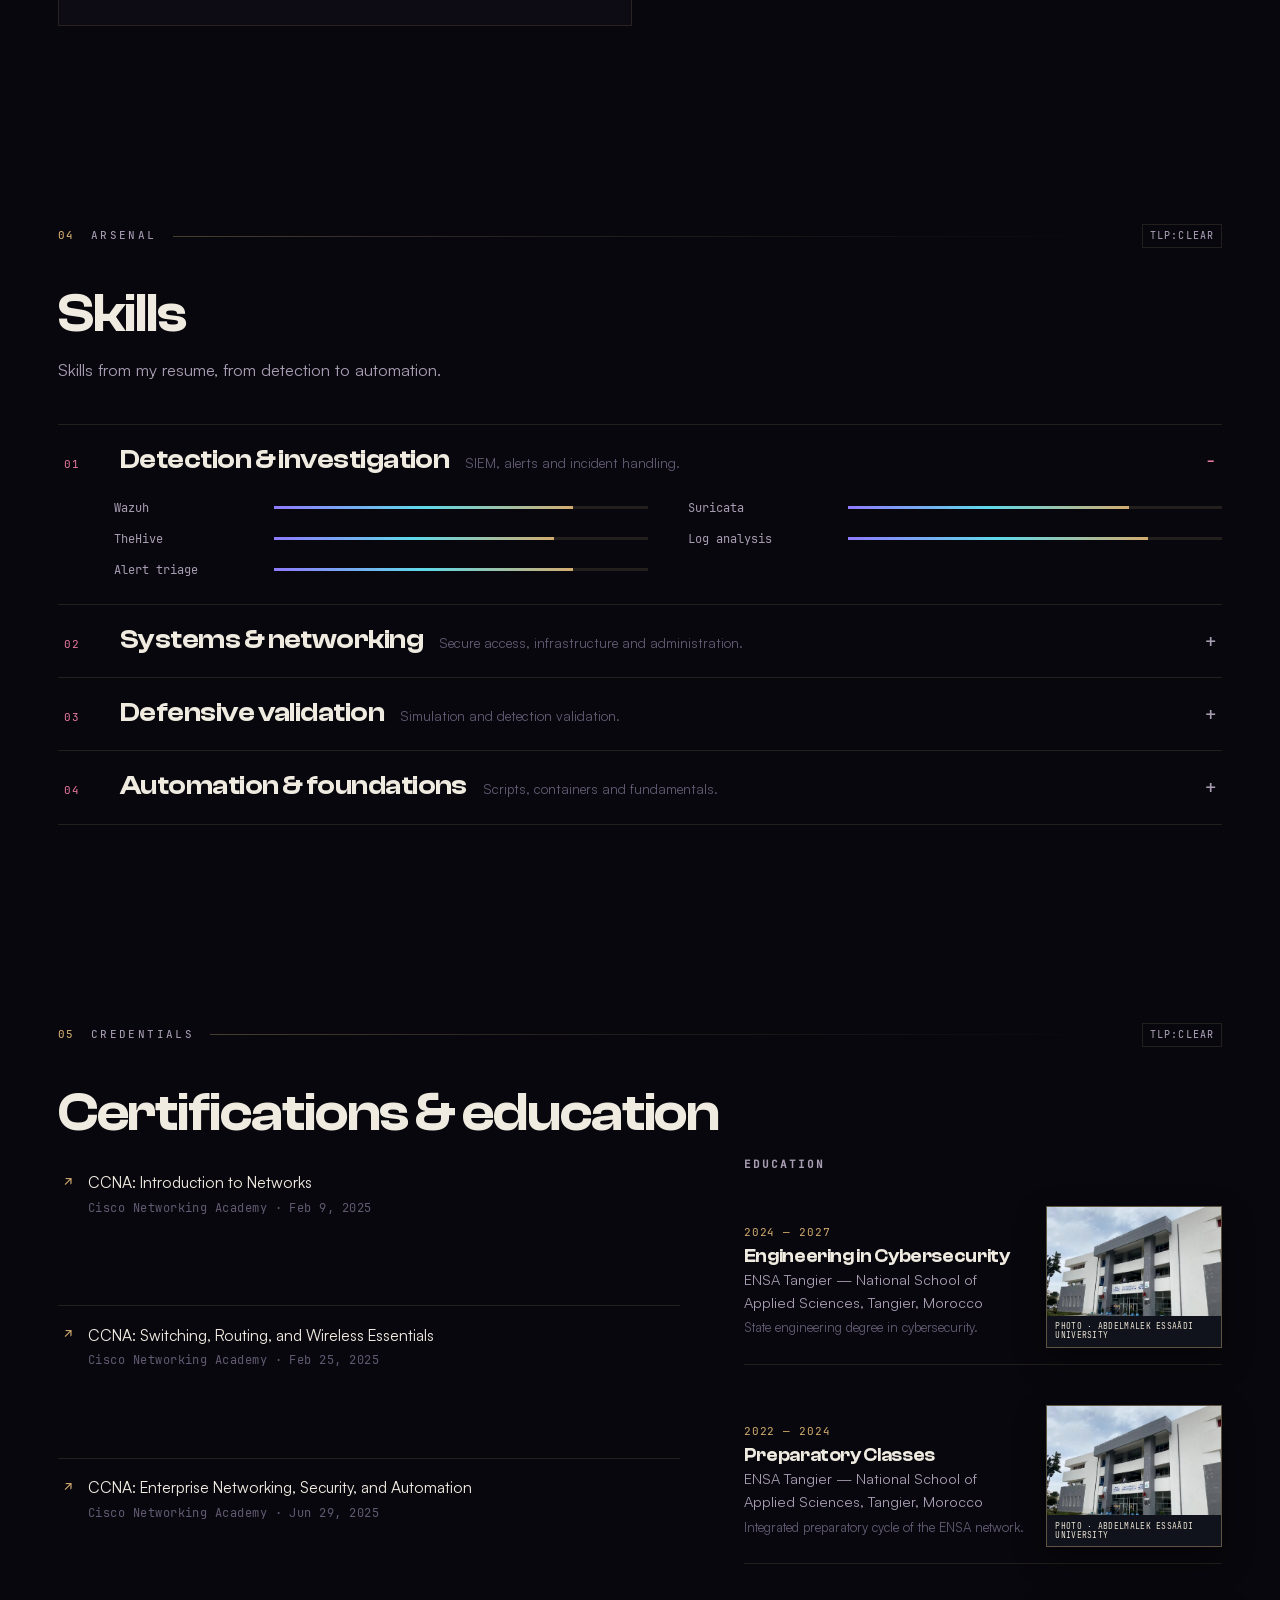
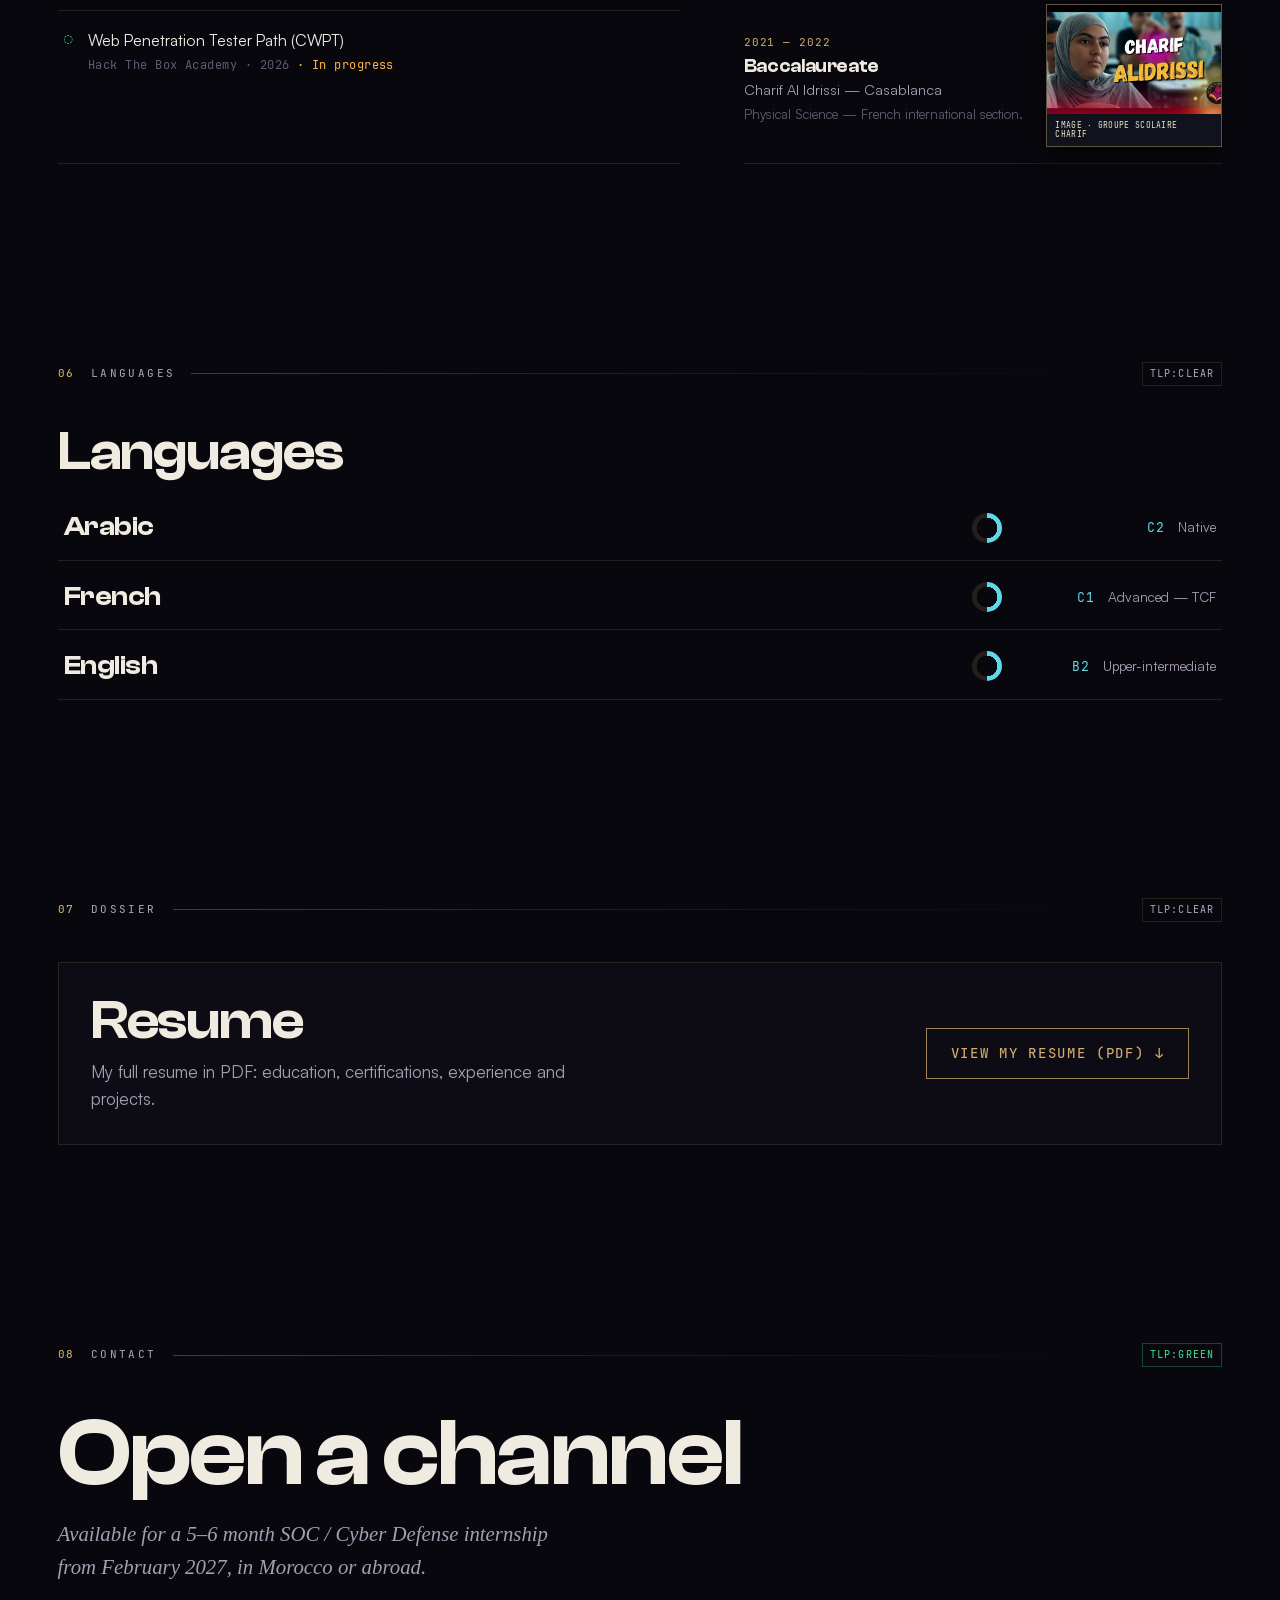
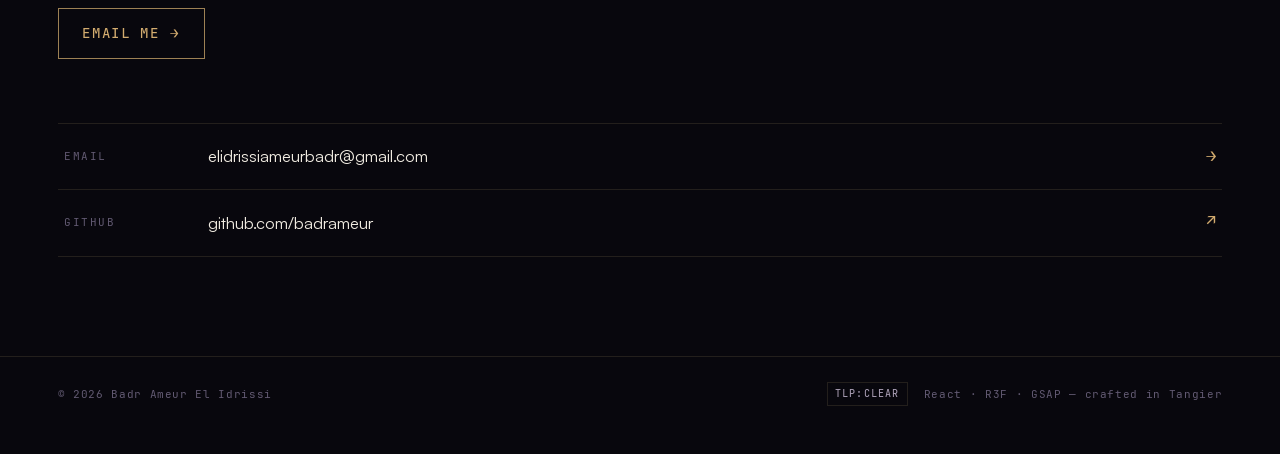
==== commit f46d1949: "Enrich portfolio education skills and certificate proofs" ====
--- a/en/index.html
+++ b/en/index.html
@@ -75,7 +75,7 @@
     <link rel="modulepreload" crossorigin href="/assets/rolldown-runtime-QTnfLwEv.js">
     <link rel="modulepreload" crossorigin href="/assets/r3f-DJwWP_88.js">
     <link rel="modulepreload" crossorigin href="/assets/motion-CqK1wNe4.js">
-    <link rel="stylesheet" crossorigin href="/assets/index-CTe-PvSK.css">
+    <link rel="stylesheet" crossorigin href="/assets/index-CTe-PvSK.css?v=formation-20261104">
   </head>
   <body>
     <div id="root"></div>
--- a/assets/index-CTe-PvSK.css
+++ b/assets/index-CTe-PvSK.css
@@ -44,3 +44,27 @@
 @keyframes modal-rise{from{opacity:0;transform:translateY(18px) scale(.98)}to{opacity:1;transform:none}}
 @media(max-width:600px){.project-modal-backdrop{padding:.65rem}.project-modal{max-height:94vh;padding:1.5rem;clip-path:none}.project-modal-actions .cmd{width:100%;justify-content:center}}
 @media(prefers-reduced-motion:reduce){.project-modal-backdrop,.project-modal{animation:none}}
+
+/* Education imagery and verified certificates */
+.p-certs .edu-item{display:grid;grid-template-columns:minmax(0,1fr) 136px;align-items:center;gap:1rem;padding:1rem 0;border-bottom:1px solid var(--line)}
+.p-certs .edu-item:nth-child(2) .edu-visual img{object-position:30% center}
+.edu-visual{position:relative;margin:0;overflow:hidden;border:1px solid #d5b27666;background:#101520;box-shadow:0 12px 28px #0006;clip-path:polygon(0 0,88% 0,100% 16%,100% 100%,0 100%)}
+.edu-visual img{display:block;width:100%;aspect-ratio:4/3;object-fit:cover;filter:saturate(.82) contrast(1.07);transition:transform .45s ease,filter .45s ease}
+.edu-item:hover .edu-visual img{transform:scale(1.06);filter:saturate(1.06) contrast(1.04)}
+.edu-visual figcaption{position:absolute;left:0;right:0;bottom:0;padding:.45rem .5rem;background:linear-gradient(transparent,#05070be8);font-size:.48rem;letter-spacing:.04em;line-height:1.2}
+.edu-visual figcaption a{color:#eee6d6;text-decoration:none}
+.edu-visual figcaption a:hover{text-decoration:underline}
+.cert-row--link{color:inherit;text-decoration:none;cursor:pointer;transition:background .25s ease,padding-left .25s ease,border-color .25s ease}
+.cert-row--link:hover{background:#d4ae7315;padding-left:.8rem;border-color:#d4ae73a0}
+.cert-row--link:focus-visible,.edu-visual a:focus-visible{outline:2px solid var(--gold);outline-offset:3px}
+.cert-row--link .cert-check{color:var(--gold)}
+.project-modal-backdrop,.project-modal-backdrop *{cursor:default!important}
+.project-modal-backdrop a,.project-modal-backdrop button{cursor:pointer!important}
+@media(max-width:680px){.p-certs .edu-item{grid-template-columns:1fr}.edu-visual{width:min(100%,320px)}.edu-visual img{aspect-ratio:16/9}}
+@media(prefers-reduced-motion:reduce){.edu-visual img,.cert-row--link{transition:none}}
+/* Education cards: give the real campus images room and readable credits. */
+.p-certs .edu-item{grid-template-columns:minmax(0,1fr) 176px}
+.edu-visual{clip-path:none}
+.edu-visual img{aspect-ratio:16/10}
+.edu-visual figcaption{position:static;padding:.42rem .5rem;background:#10131b;font-size:.47rem}
+@media(max-width:680px){.about-grid{grid-template-columns:minmax(0,1fr)}.about-lead-col,.about-facts{min-width:0;max-width:100%}.p-certs .edu-item{grid-template-columns:1fr}}
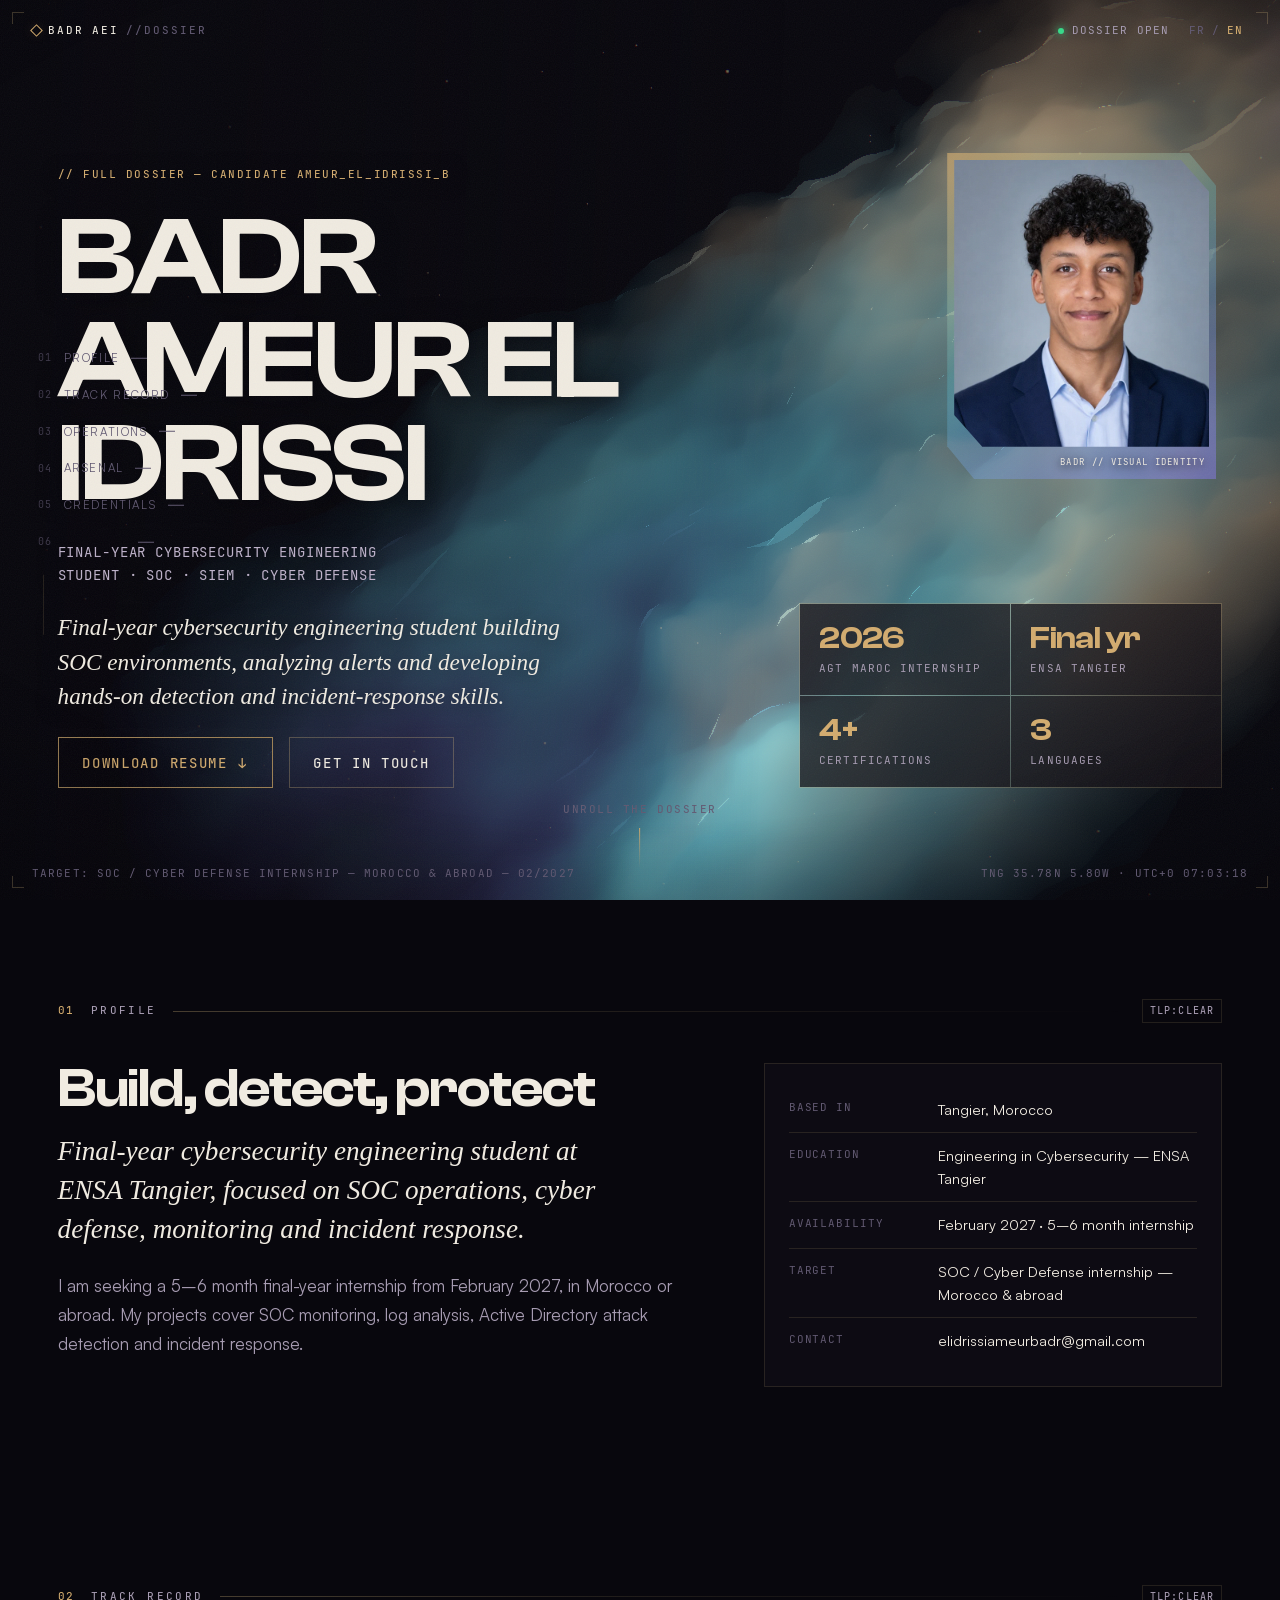
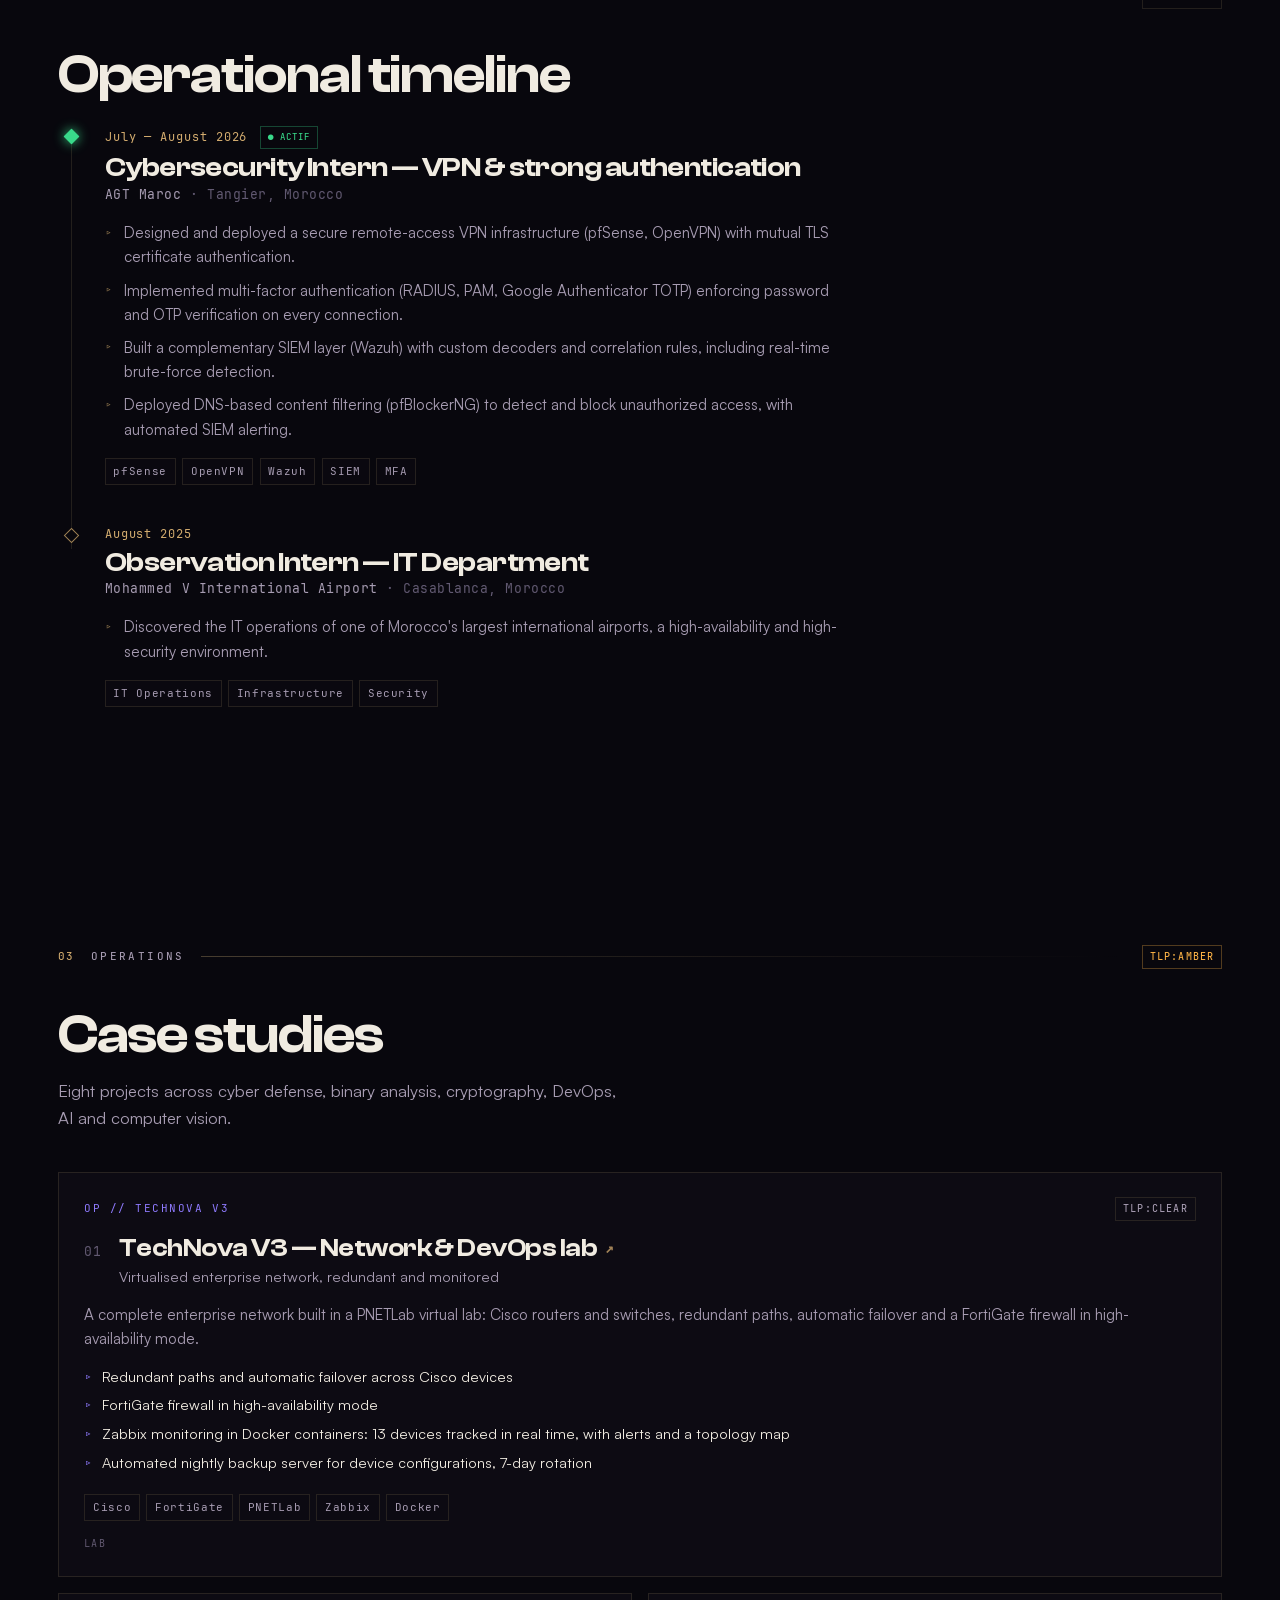
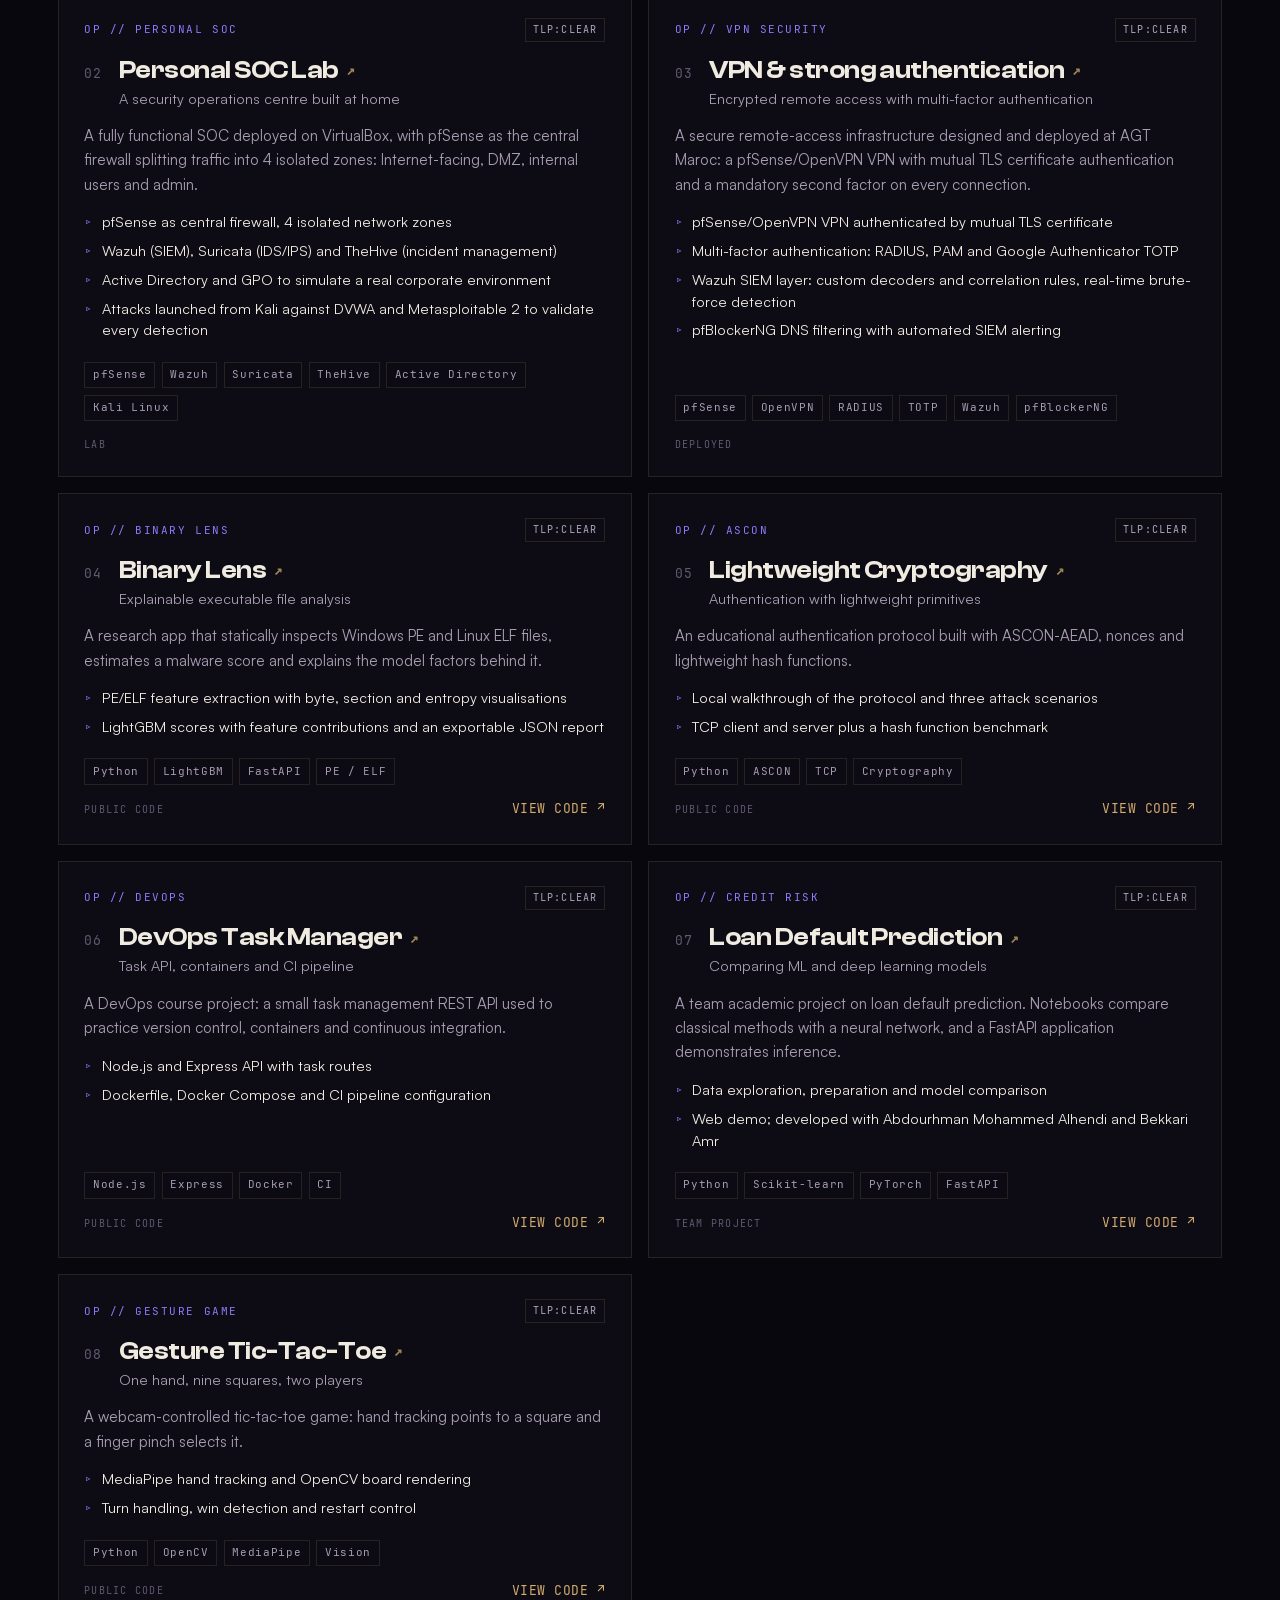
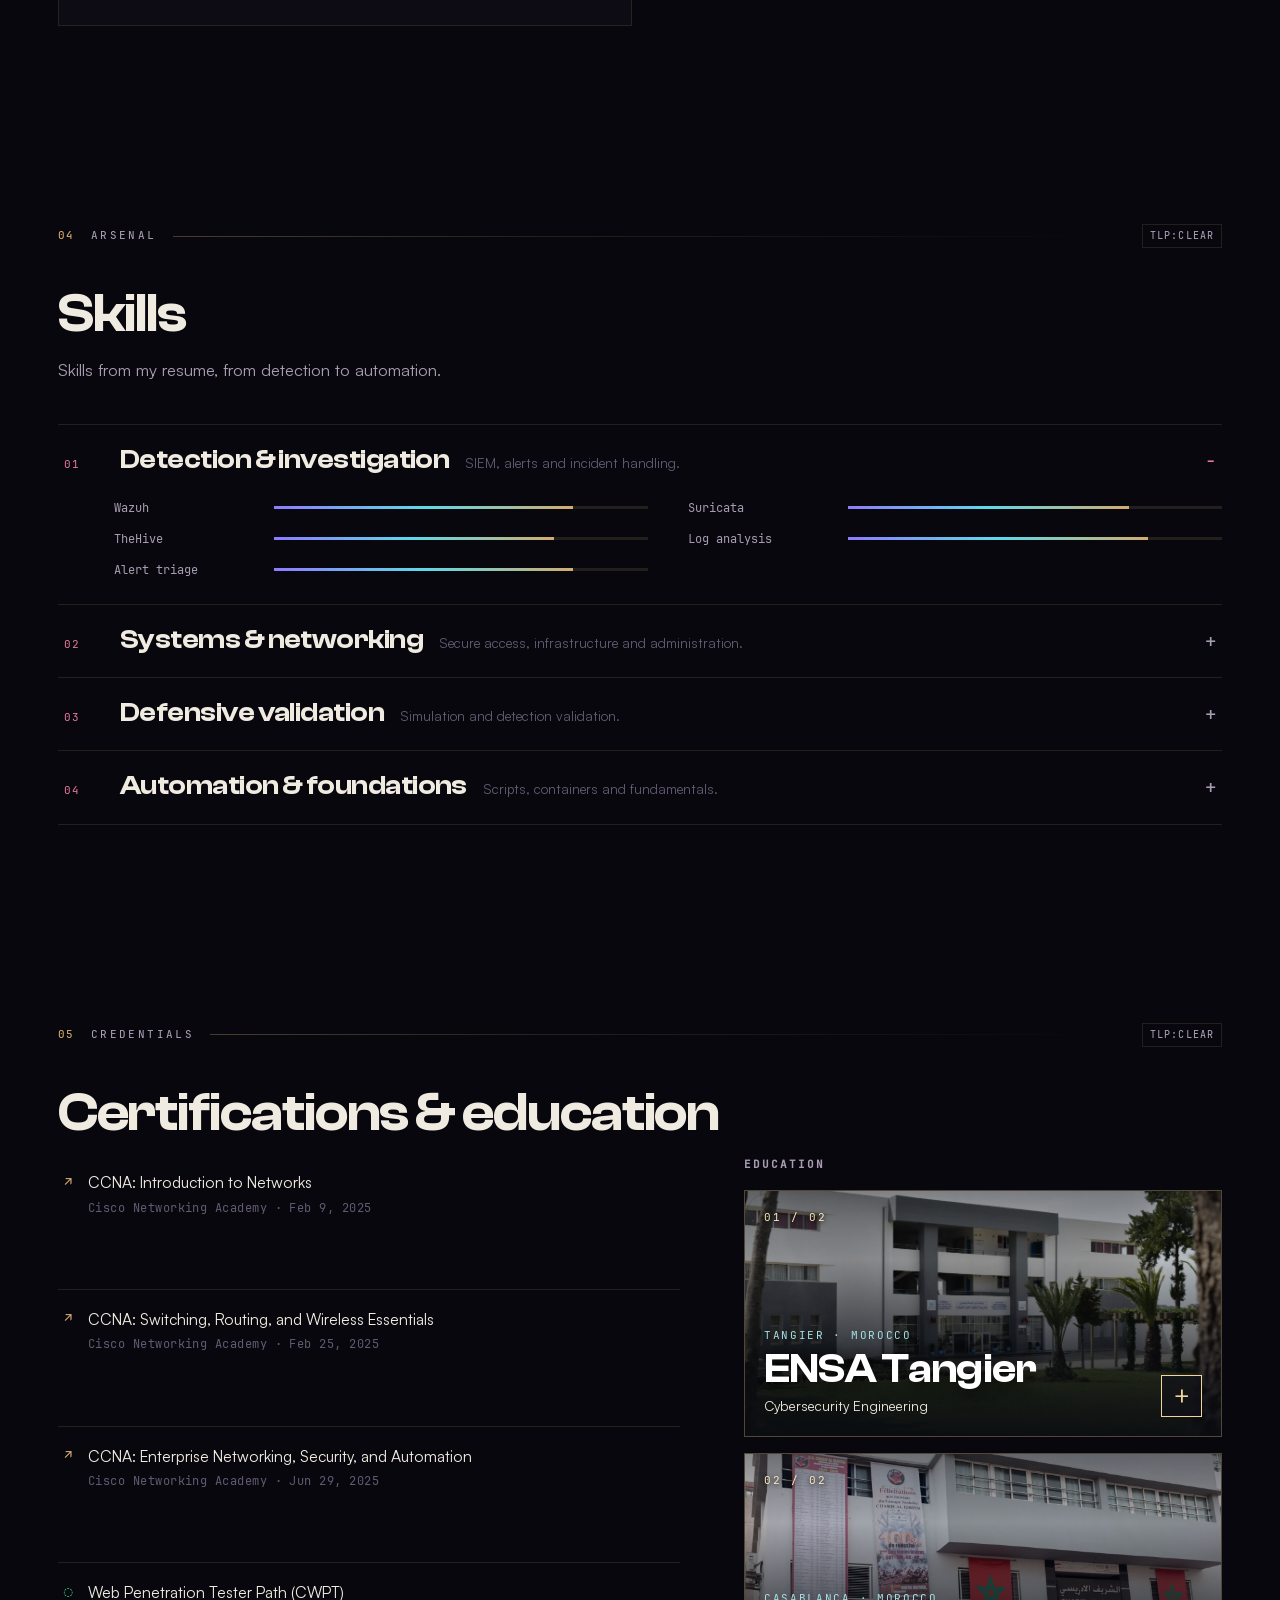
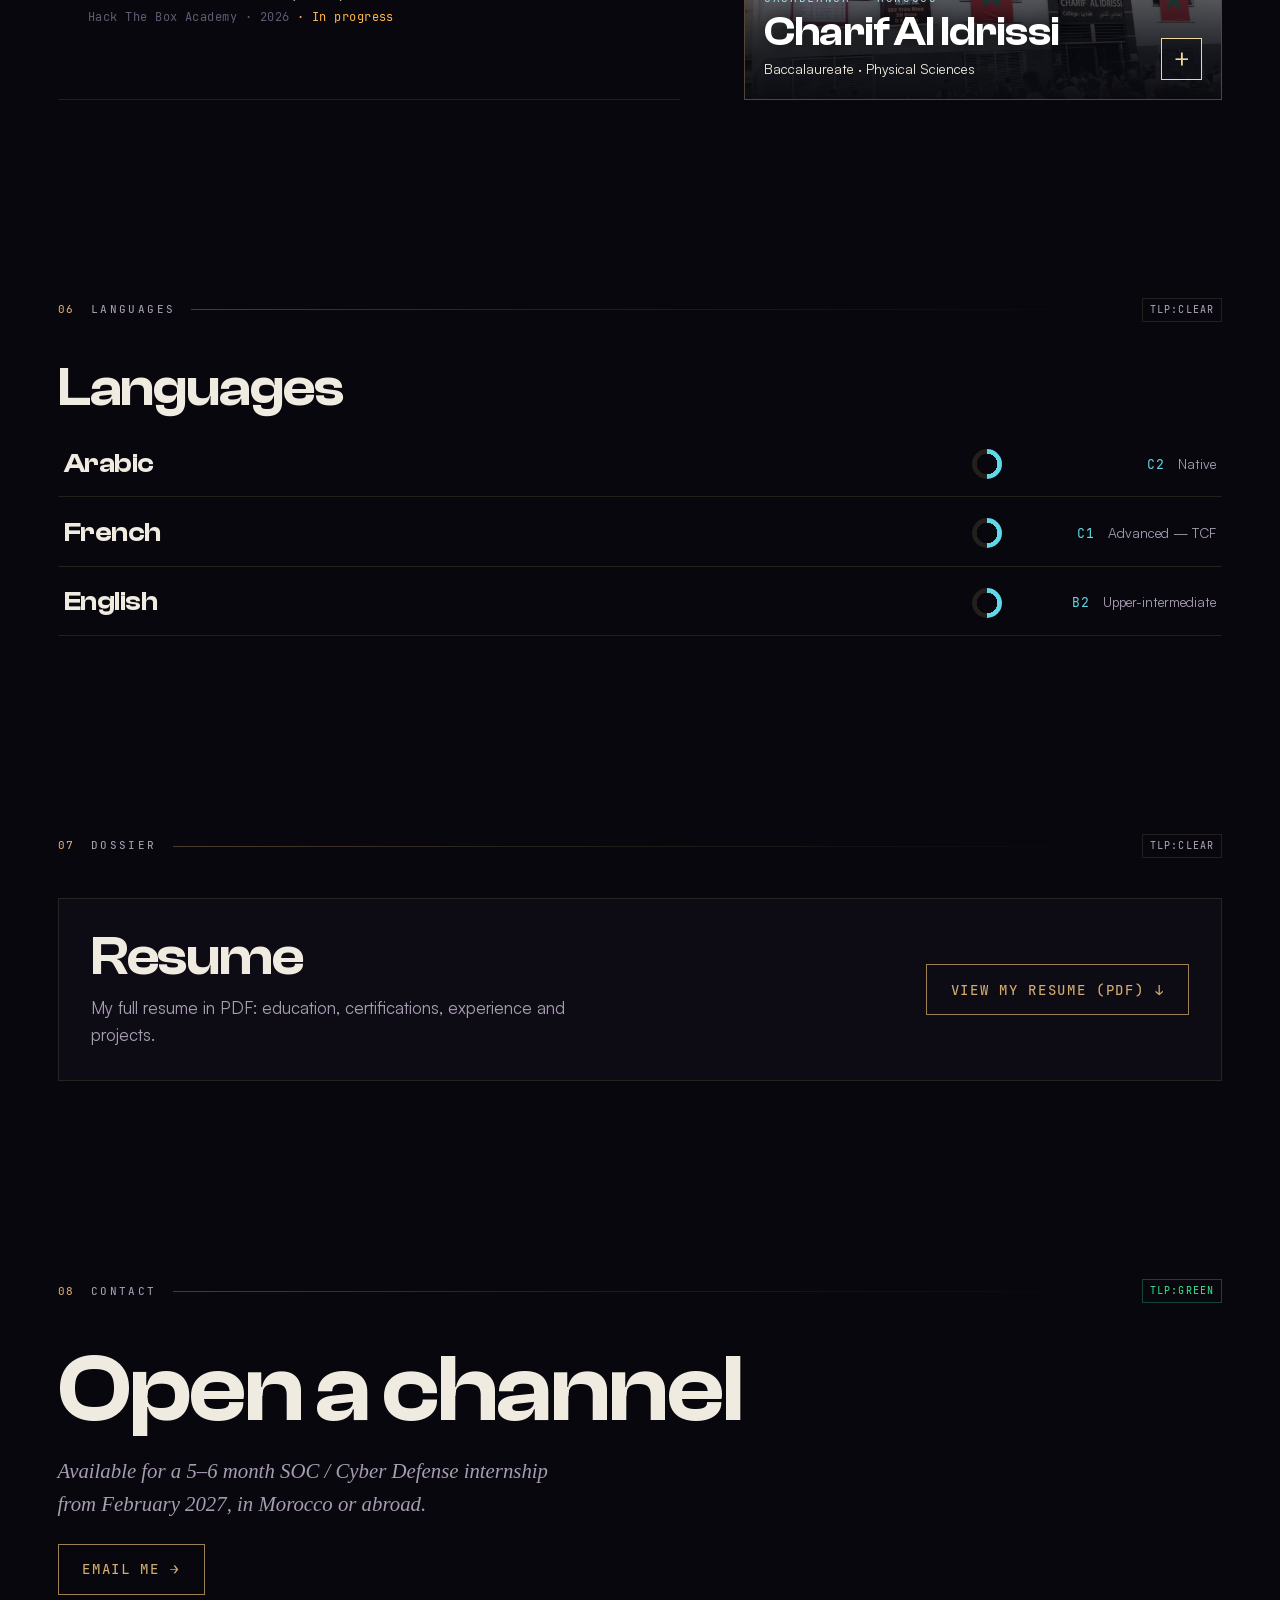
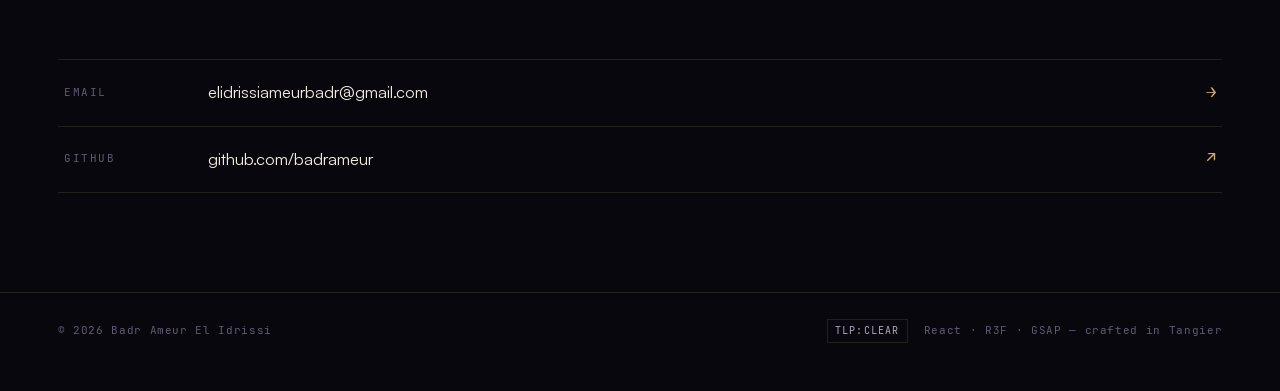
==== commit bd466d69: "Redesign education cards with personal school photos" ====
--- a/en/index.html
+++ b/en/index.html
@@ -75,7 +75,7 @@
     <link rel="modulepreload" crossorigin href="/assets/rolldown-runtime-QTnfLwEv.js">
     <link rel="modulepreload" crossorigin href="/assets/r3f-DJwWP_88.js">
     <link rel="modulepreload" crossorigin href="/assets/motion-CqK1wNe4.js">
-    <link rel="stylesheet" crossorigin href="/assets/index-CTe-PvSK.css?v=formation-20261104">
+    <link rel="stylesheet" crossorigin href="/assets/index-CTe-PvSK.css?v=parcours-20261104">
   </head>
   <body>
     <div id="root"></div>
--- a/assets/index-CTe-PvSK.css
+++ b/assets/index-CTe-PvSK.css
@@ -68,3 +68,39 @@
 .edu-visual img{aspect-ratio:16/10}
 .edu-visual figcaption{position:static;padding:.42rem .5rem;background:#10131b;font-size:.47rem}
 @media(max-width:680px){.about-grid{grid-template-columns:minmax(0,1fr)}.about-lead-col,.about-facts{min-width:0;max-width:100%}.p-certs .edu-item{grid-template-columns:1fr}}
+
+/* Education: cinematic campus covers that reveal Badr's actual study path. */
+.p-certs .edu-list{gap:1rem}
+.p-certs .edu-item{display:block;padding:0;border:0}
+.edu-card{border:1px solid #d5b27655;background:#101018;overflow:hidden;transition:border-color .25s ease,box-shadow .25s ease}
+.edu-card:hover,.edu-card[open]{border-color:#d5b276aa;box-shadow:0 18px 45px #0008}
+.edu-card-cover{position:relative;display:block;min-height:245px;list-style:none;overflow:hidden;cursor:pointer}
+.edu-card-cover::-webkit-details-marker{display:none}
+.edu-card-cover:focus-visible{outline:2px solid var(--gold);outline-offset:-4px}
+.edu-card-image{position:absolute;inset:0;width:100%;height:100%;object-fit:cover;object-position:center;filter:saturate(.82) brightness(.78);transition:transform .7s var(--ease),filter .5s ease}
+.edu-card:hover .edu-card-image,.edu-card[open] .edu-card-image{transform:scale(1.055);filter:saturate(1) brightness(.85)}
+.edu-card-shade{position:absolute;inset:0;background:linear-gradient(180deg,#090b1055 0%,transparent 28%,#090b10d9 82%,#090b10f5 100%)}
+.edu-card-number{position:absolute;top:1.1rem;left:1.2rem;color:#f9e7bd;font-size:.68rem;letter-spacing:.18em;text-shadow:0 1px 5px #000}
+.edu-card-intro{position:absolute;left:1.2rem;right:4.5rem;bottom:1.2rem;display:grid;gap:.24rem}
+.edu-card-city{color:#a5e2e4;letter-spacing:.16em;font-size:.66rem;text-transform:uppercase}
+.edu-card-school{color:#fff;font-size:clamp(1.6rem,3.2vw,2.6rem);line-height:1.06;text-shadow:0 2px 18px #000}
+.edu-card-degree{color:#eee8dc;font-size:.86rem}
+.edu-card-open{position:absolute;right:1.2rem;bottom:1.2rem;display:grid;place-items:center;width:2.6rem;height:2.6rem;border:1px solid #f0d59c;background:#101018a8;color:#f0d59c;font-size:1.6rem;line-height:1;transition:transform .3s ease,background .3s ease}
+.edu-card[open] .edu-card-open{transform:rotate(45deg);background:#d5b276;color:#101018}
+.edu-card-body{padding:1.3rem 1.3rem 1.5rem;animation:edu-reveal .35s ease both}
+.edu-card-kicker{color:var(--gold);font-size:.62rem;letter-spacing:.16em}
+.edu-card-description{color:var(--text);margin:.45rem 0 1.25rem;font-size:.95rem}
+.edu-card-timeline{list-style:none;margin:0;padding:0;border-top:1px solid var(--line)}
+.edu-card-timeline li{display:grid;grid-template-columns:7.5rem 1fr;gap:.8rem;border-bottom:1px solid var(--line);padding:.9rem 0}
+.edu-card-period{color:var(--gold);font-size:.7rem;padding-top:.15rem}
+.edu-card-timeline h5{font-size:1.08rem;font-weight:500}
+.edu-card-timeline p{color:var(--dim);font-size:.83rem;line-height:1.5;margin:.2rem 0 0}
+.edu-card-focus{display:flex;flex-wrap:wrap;gap:.4rem;list-style:none;margin:1.2rem 0;padding:0}
+.edu-card-focus li{border:1px solid #75c9d06b;color:#b9e5e5;padding:.35rem .5rem;font-size:.68rem}
+.edu-card-source{color:var(--gold);font-size:.67rem;letter-spacing:.08em;text-decoration:none}
+.edu-card-source:hover{text-decoration:underline}
+.edu-card-source:focus-visible{outline:2px solid var(--gold);outline-offset:3px}
+.edu-card-credit{color:var(--faint);font-size:.55rem;letter-spacing:.1em;margin:.8rem 0 0}
+@keyframes edu-reveal{from{opacity:0;transform:translateY(-6px)}to{opacity:1;transform:none}}
+@media(max-width:600px){.edu-card-cover{min-height:215px}.edu-card-timeline li{grid-template-columns:1fr;gap:.2rem}.edu-card-intro{right:4rem}}
+@media(prefers-reduced-motion:reduce){.edu-card,.edu-card-image,.edu-card-open,.edu-card-body{transition:none;animation:none}}
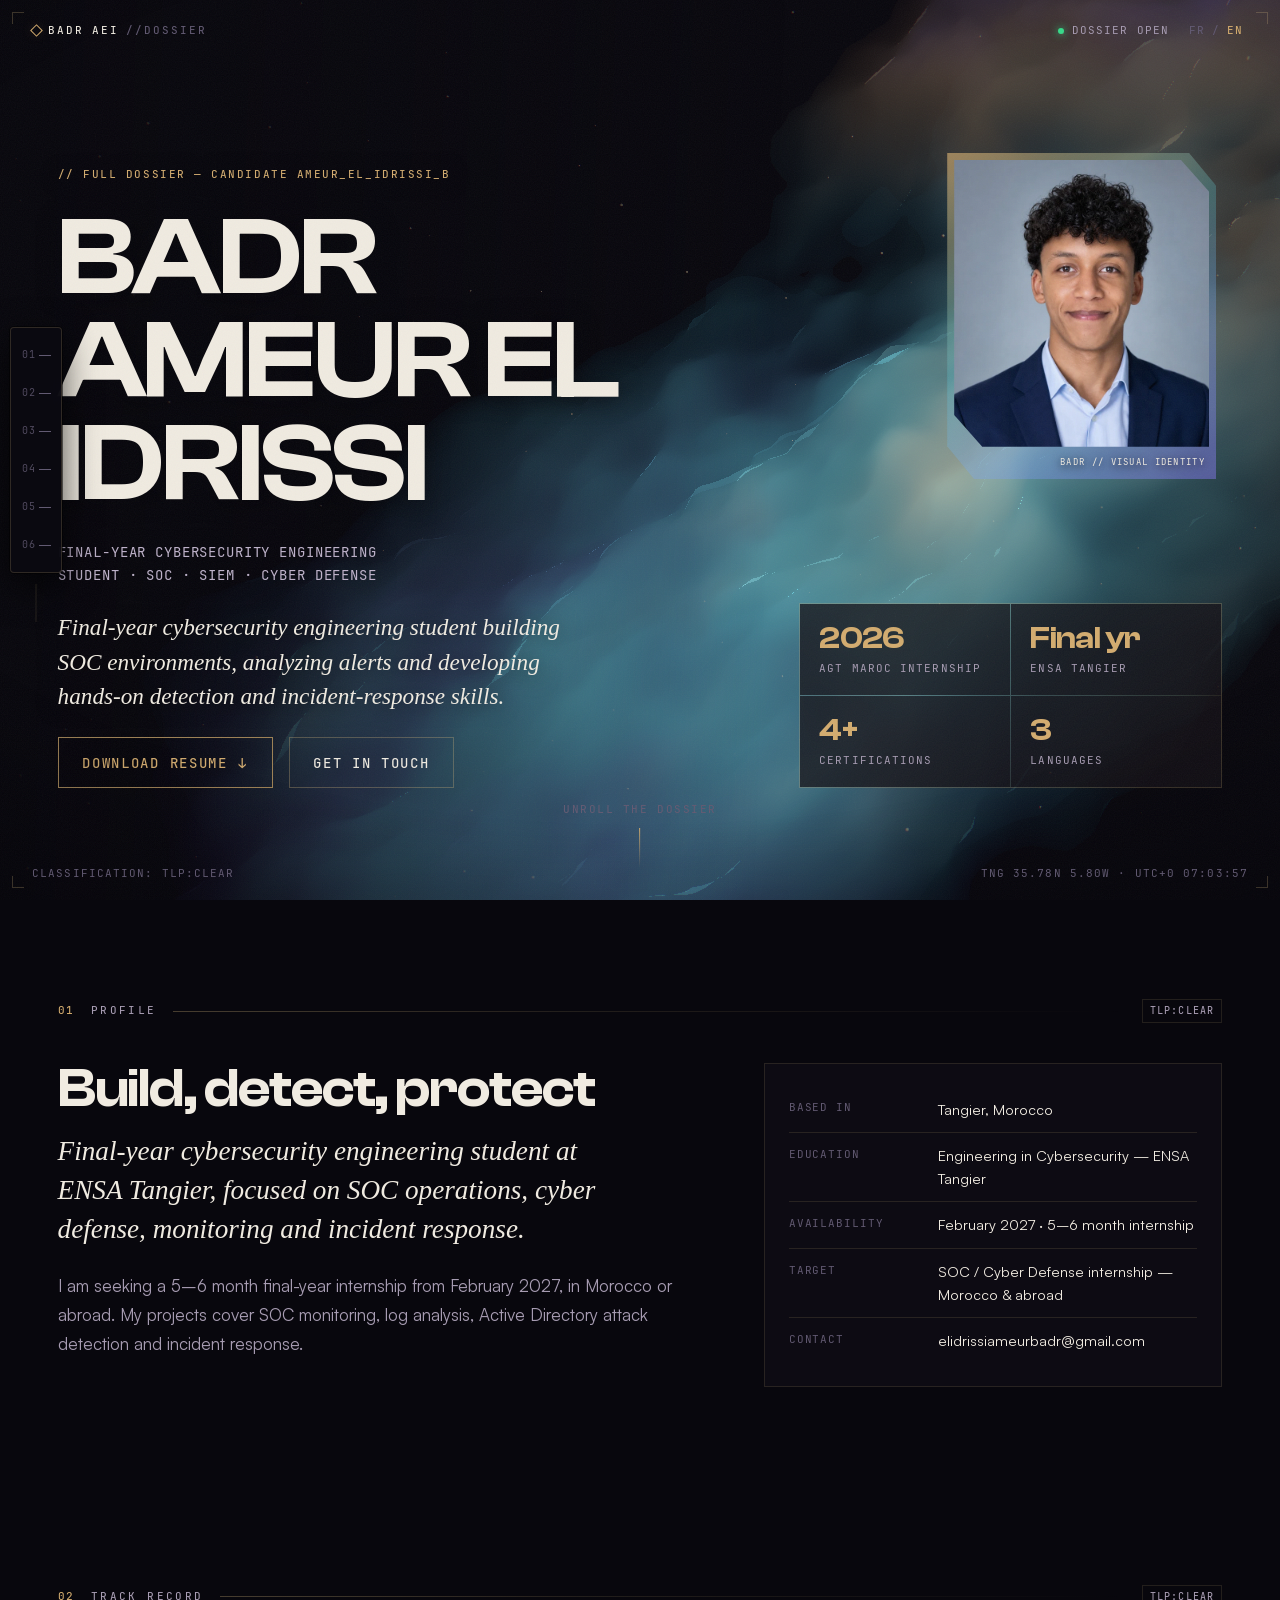
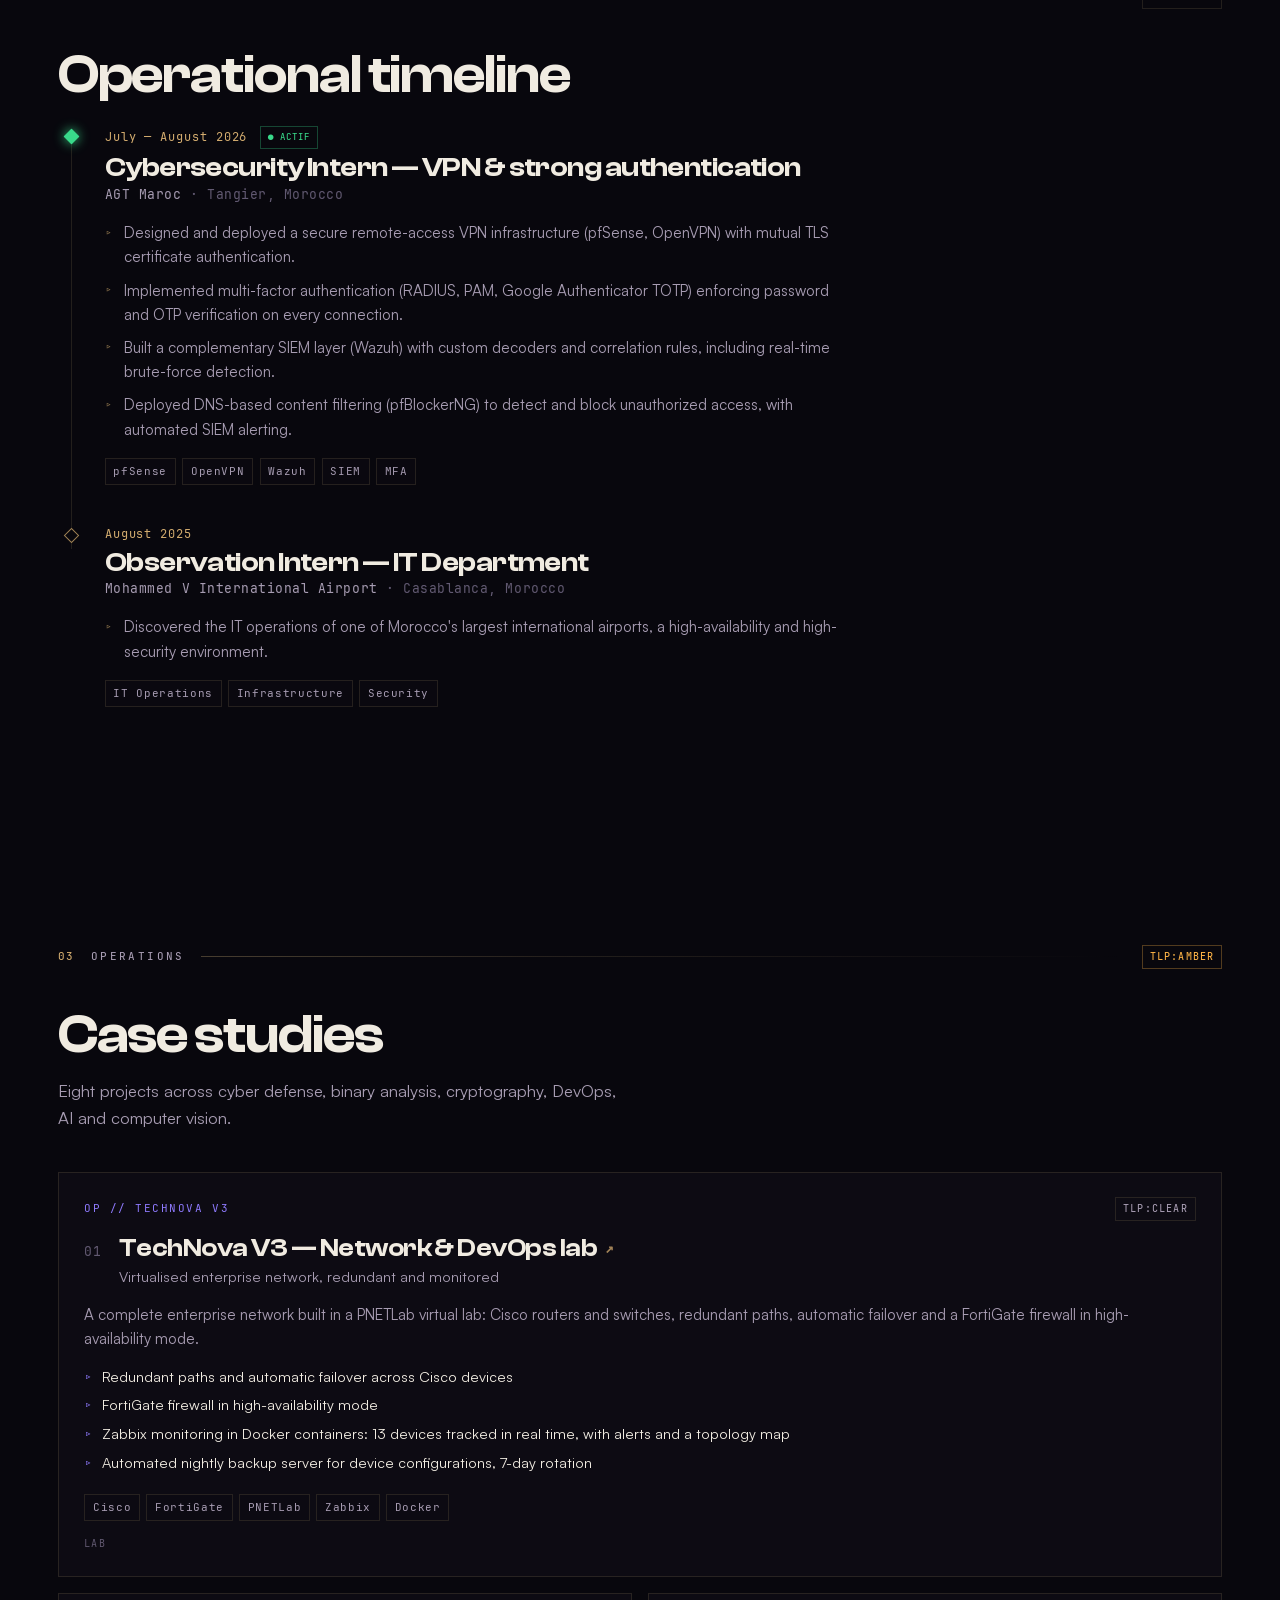
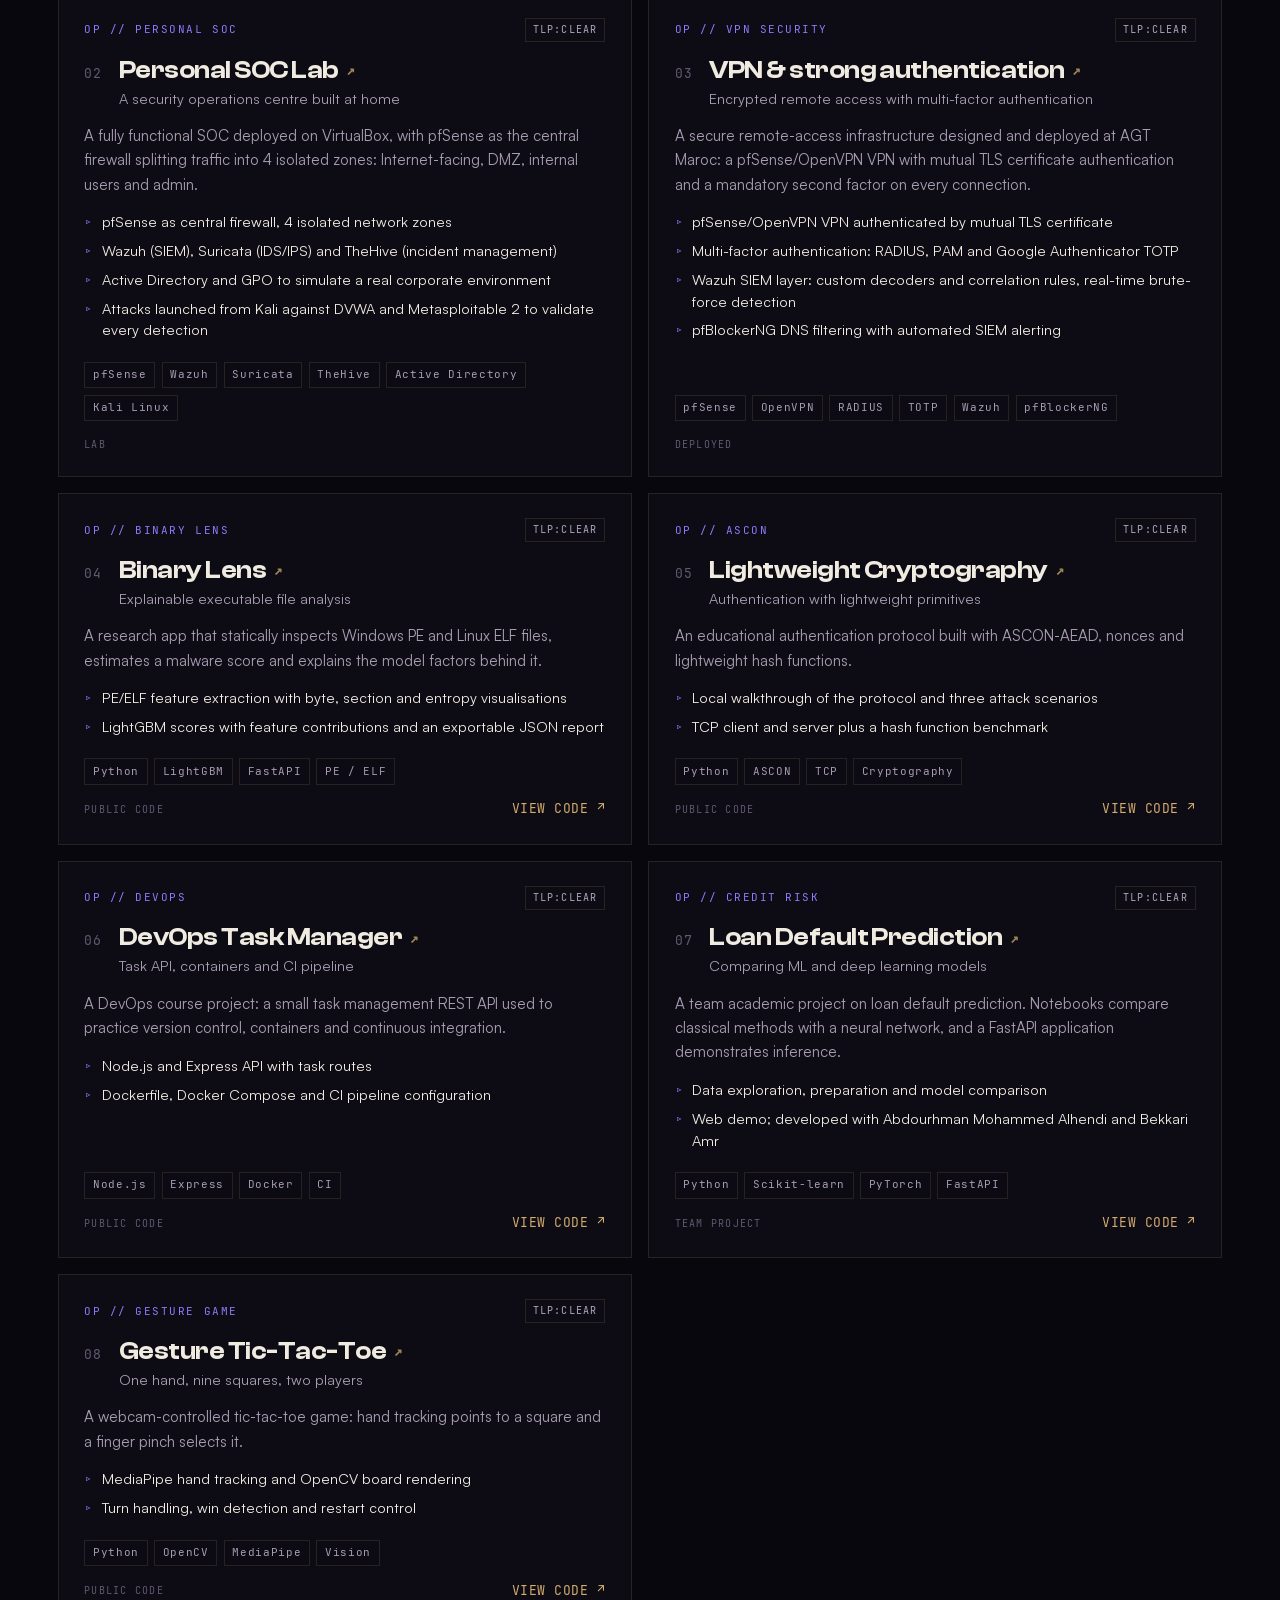
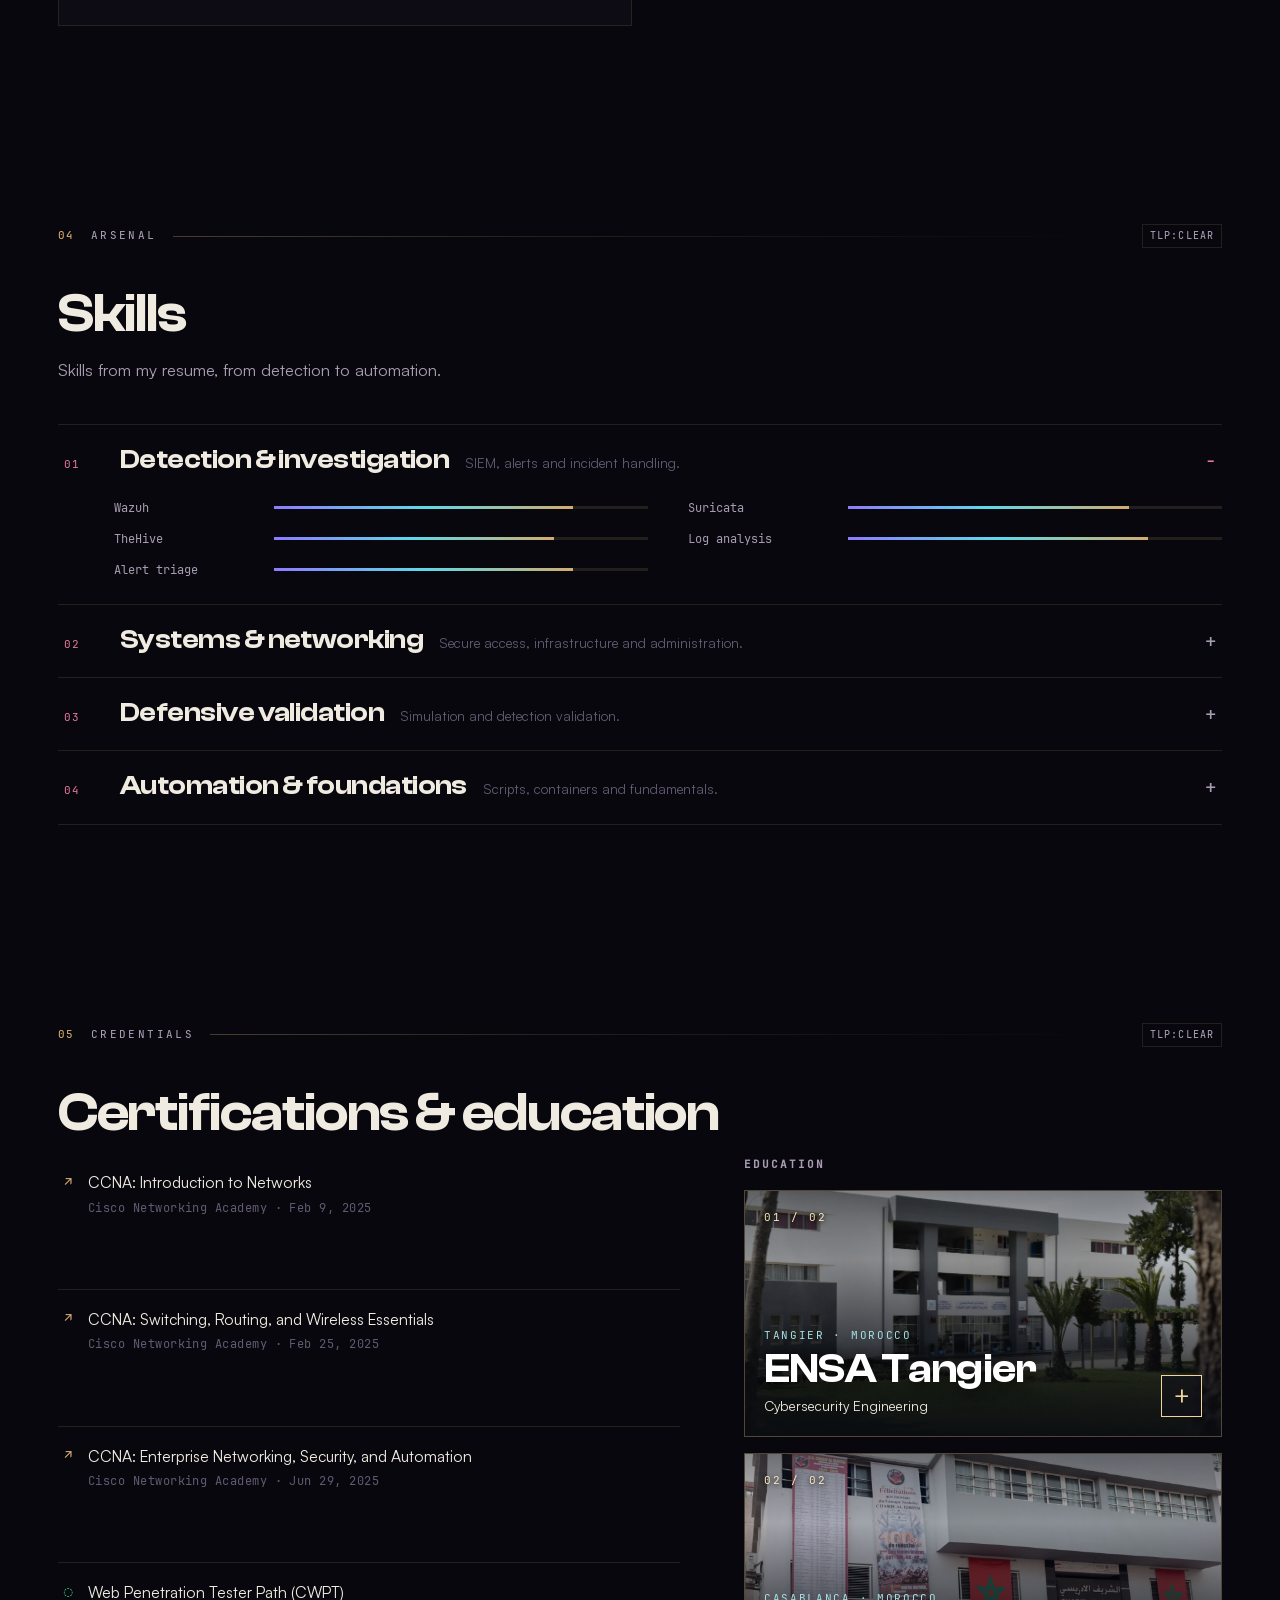
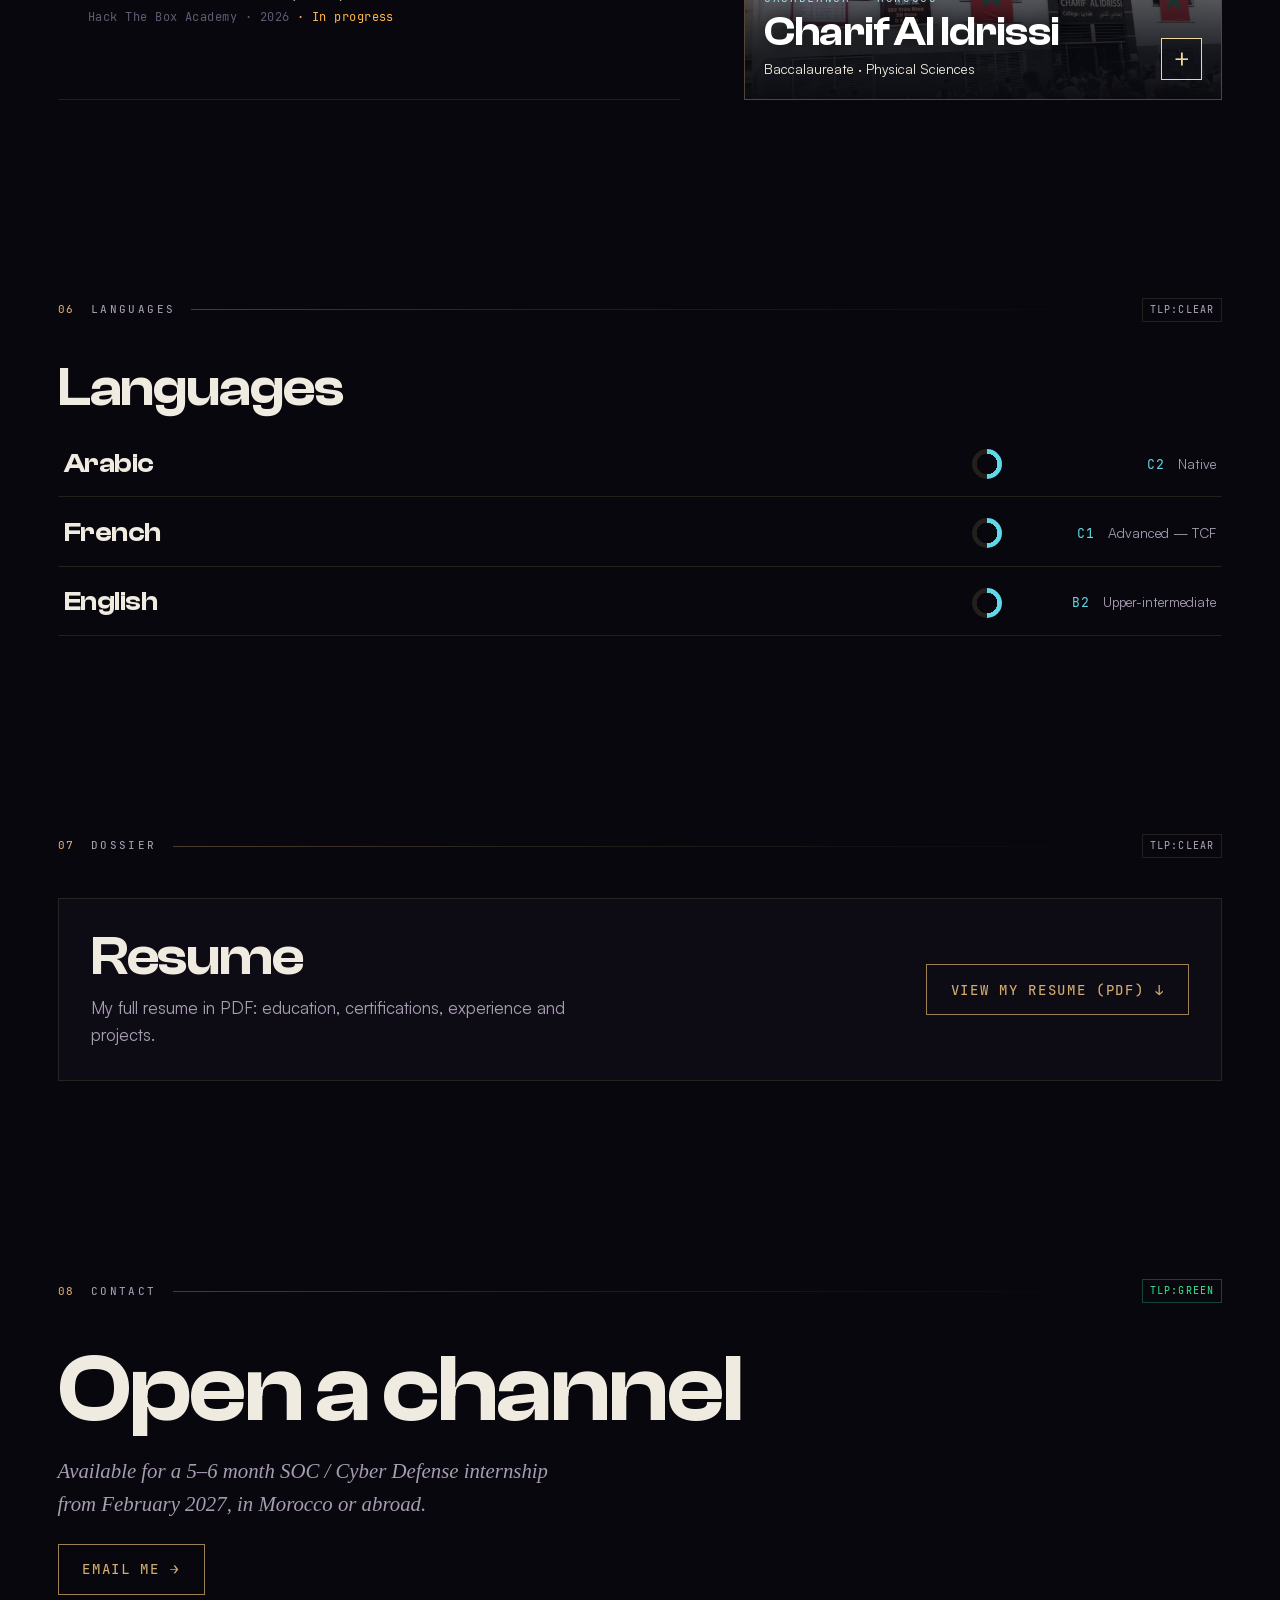
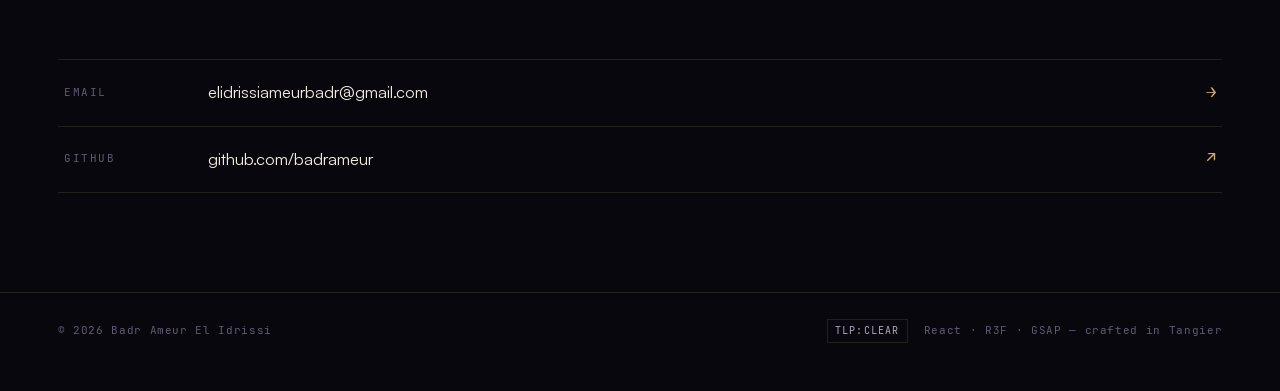
==== commit 9d52a4c9: "Improve section rail readability on scroll" ====
--- a/en/index.html
+++ b/en/index.html
@@ -75,7 +75,7 @@
     <link rel="modulepreload" crossorigin href="/assets/rolldown-runtime-QTnfLwEv.js">
     <link rel="modulepreload" crossorigin href="/assets/r3f-DJwWP_88.js">
     <link rel="modulepreload" crossorigin href="/assets/motion-CqK1wNe4.js">
-    <link rel="stylesheet" crossorigin href="/assets/index-CTe-PvSK.css?v=parcours-20261104">
+    <link rel="stylesheet" crossorigin href="/assets/index-CTe-PvSK.css?v=rail-20261104">
   </head>
   <body>
     <div id="root"></div>
--- a/assets/index-CTe-PvSK.css
+++ b/assets/index-CTe-PvSK.css
@@ -104,3 +104,20 @@
 @keyframes edu-reveal{from{opacity:0;transform:translateY(-6px)}to{opacity:1;transform:none}}
 @media(max-width:600px){.edu-card-cover{min-height:215px}.edu-card-timeline li{grid-template-columns:1fr;gap:.2rem}.edu-card-intro{right:4rem}}
 @media(prefers-reduced-motion:reduce){.edu-card,.edu-card-image,.edu-card-open,.edu-card-body{transition:none;animation:none}}
+
+/* Keep the section rail legible above moving page content. */
+@media (min-width:1080px){
+  .rail{left:10px;width:52px;padding:9px 5px;background:#0b0a11f2;border:1px solid #ceb27a30;box-shadow:0 12px 36px #000a,0 0 0 1px #0008;backdrop-filter:blur(14px);-webkit-backdrop-filter:blur(14px);border-radius:4px}
+  .rail-list{gap:2px}
+  .rail-item{position:relative;min-height:36px;justify-content:center;gap:0;padding:6px 4px;border-radius:2px;transition:color .28s var(--ease),background .28s var(--ease)}
+  .rail-item:hover,.rail-item:focus-visible{background:#d3ac6f18;color:var(--text)}
+  .rail-item.is-active{background:#d3ac6f12;color:var(--gold)}
+  .rail-idx{min-width:15px;opacity:.8;text-align:center;transition:opacity .28s var(--ease)}
+  .rail-item.is-active .rail-idx{opacity:1}
+  .rail-tick{width:12px;flex:none;margin-left:3px;transition:width .35s var(--ease)}
+  .rail-item.is-active .rail-tick{width:16px}
+  .rail-label,.rail-item.is-active .rail-label{position:absolute;left:calc(100% + 13px);top:50%;z-index:2;width:max-content;max-width:180px;padding:.5rem .7rem;border:1px solid #d3ac6f55;background:#121019f7;box-shadow:0 9px 26px #000b;color:var(--text);opacity:0;pointer-events:none;transform:translate(-6px,-50%);transition:opacity .25s ease,transform .3s var(--ease)}
+  .rail-item:hover .rail-label,.rail-item:focus-visible .rail-label,.rail-item.is-active:hover .rail-label,.rail-item.is-active:focus-visible .rail-label{opacity:1;transform:translate(0,-50%)}
+  .rail-progress{left:50%;top:calc(100% + 12px);height:38px;transform:translateX(-50%)}
+}
+@media (prefers-reduced-motion:reduce){.rail-item,.rail-idx,.rail-tick,.rail-label{transition:none}}
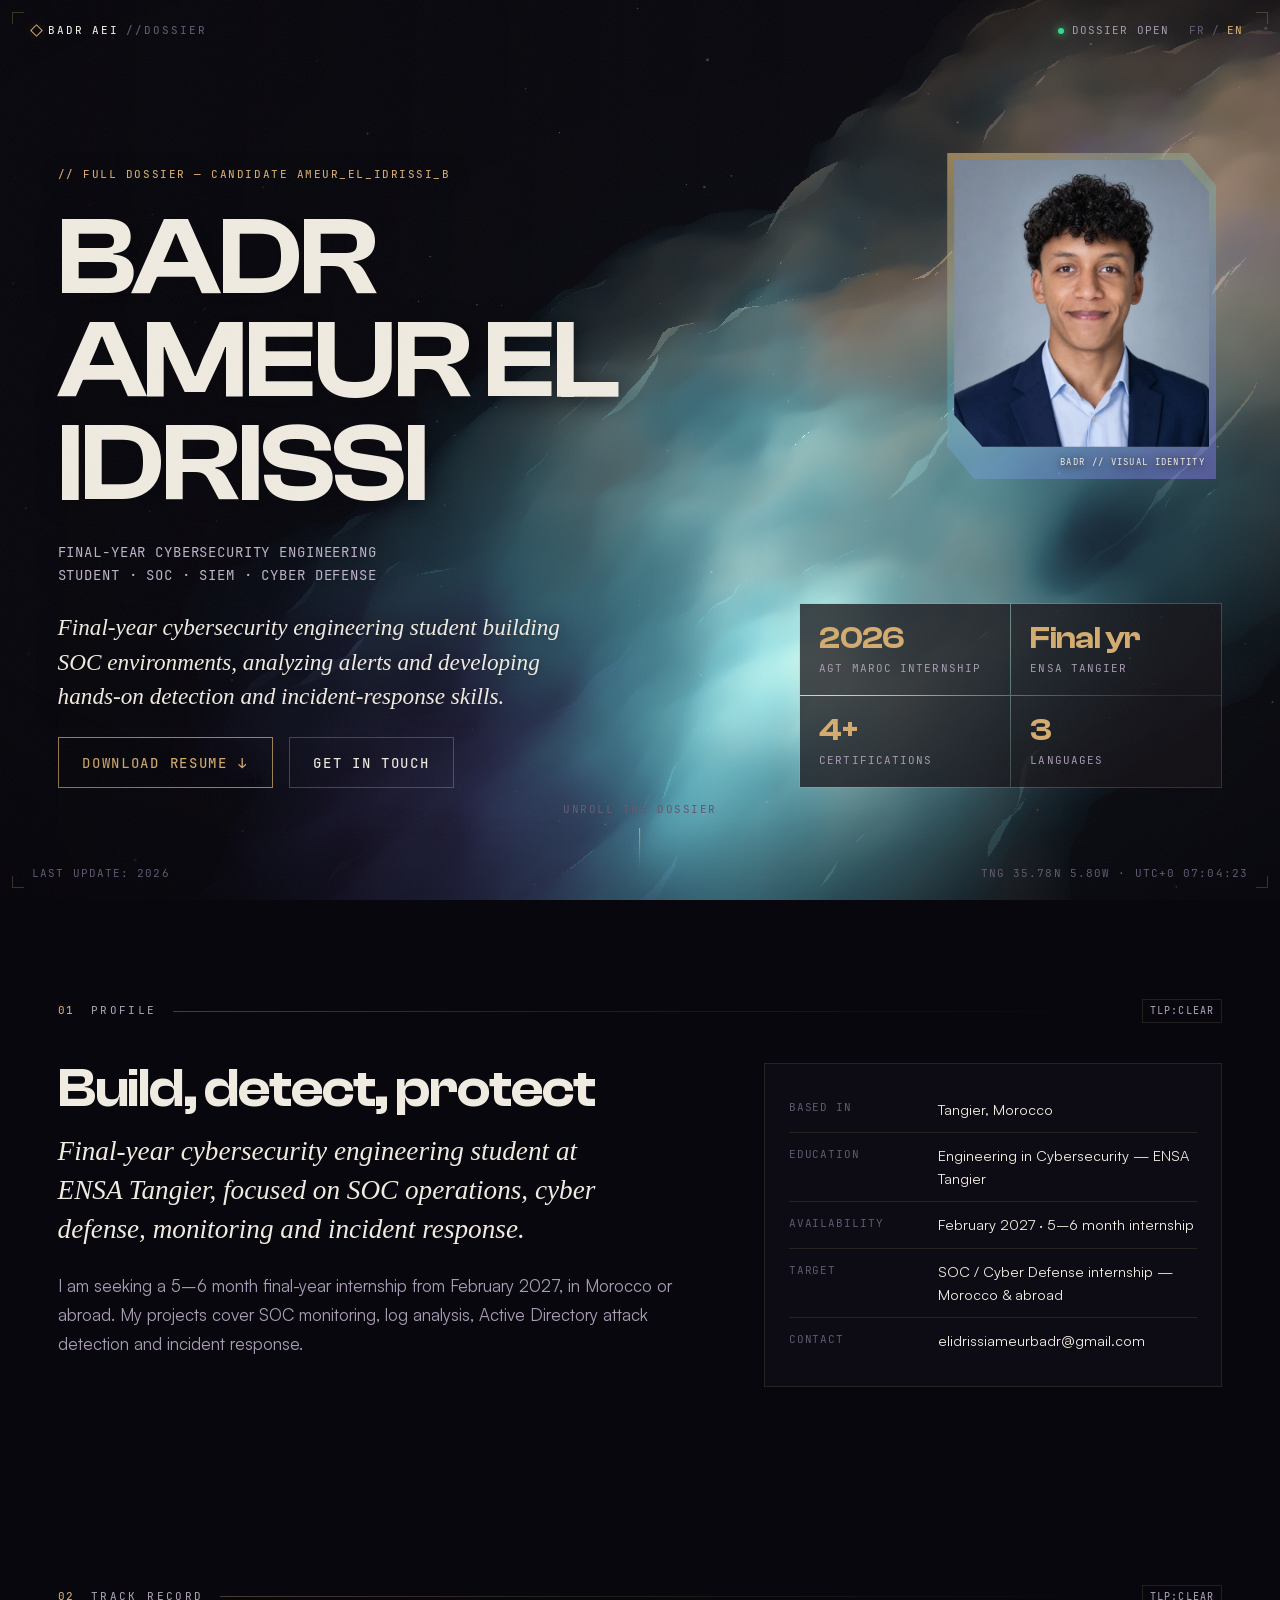
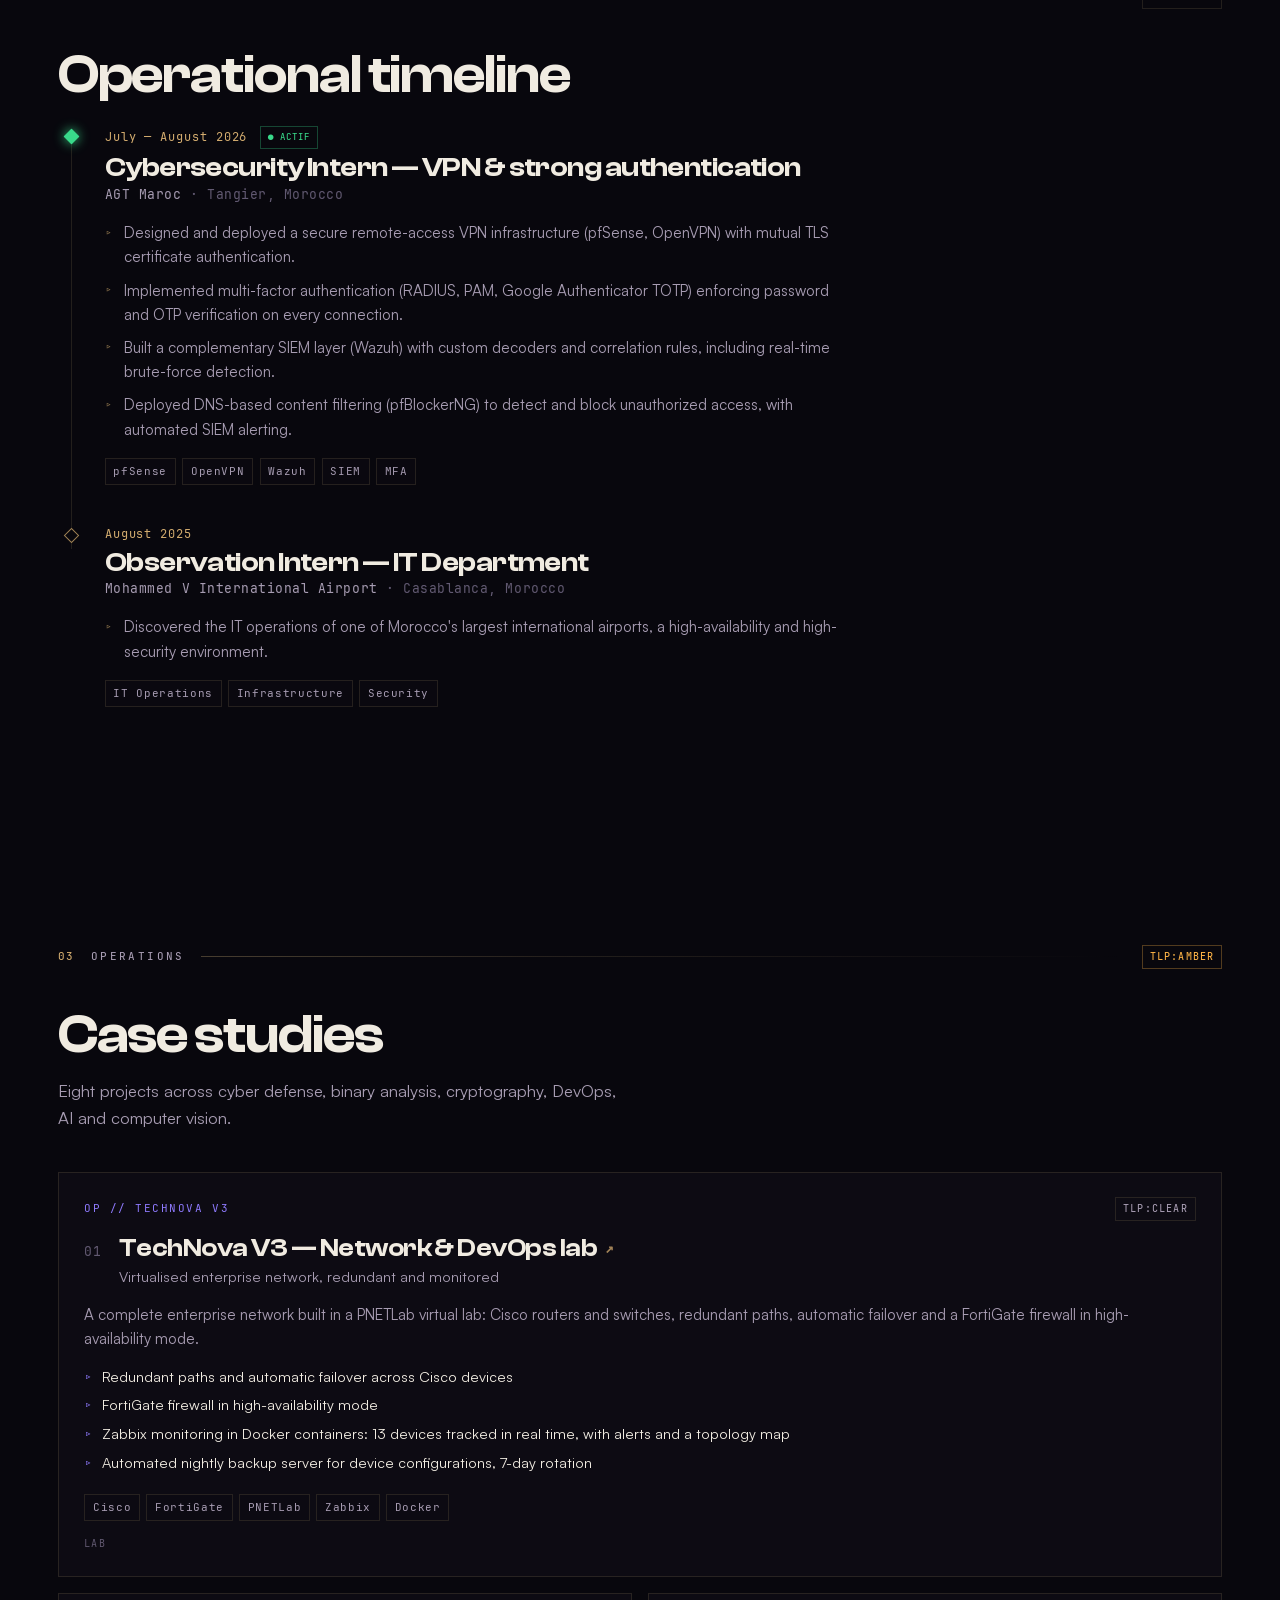
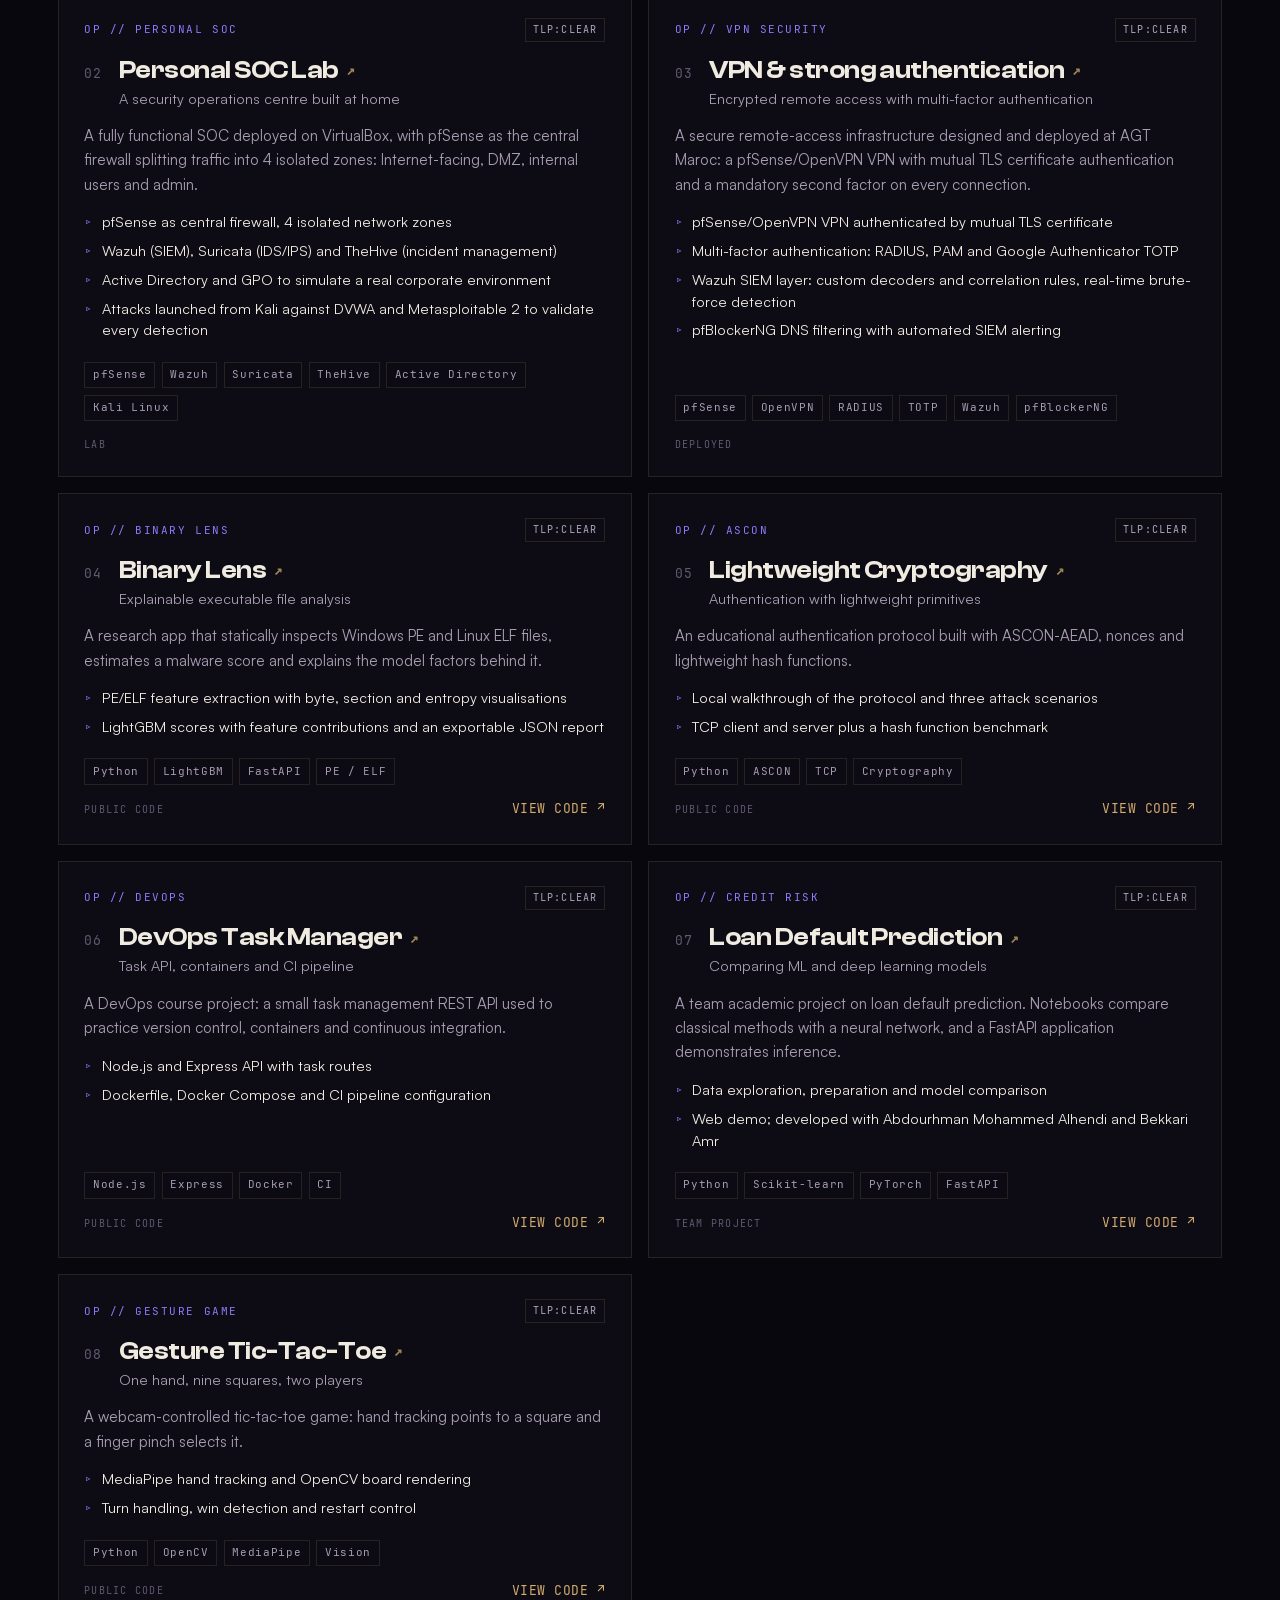
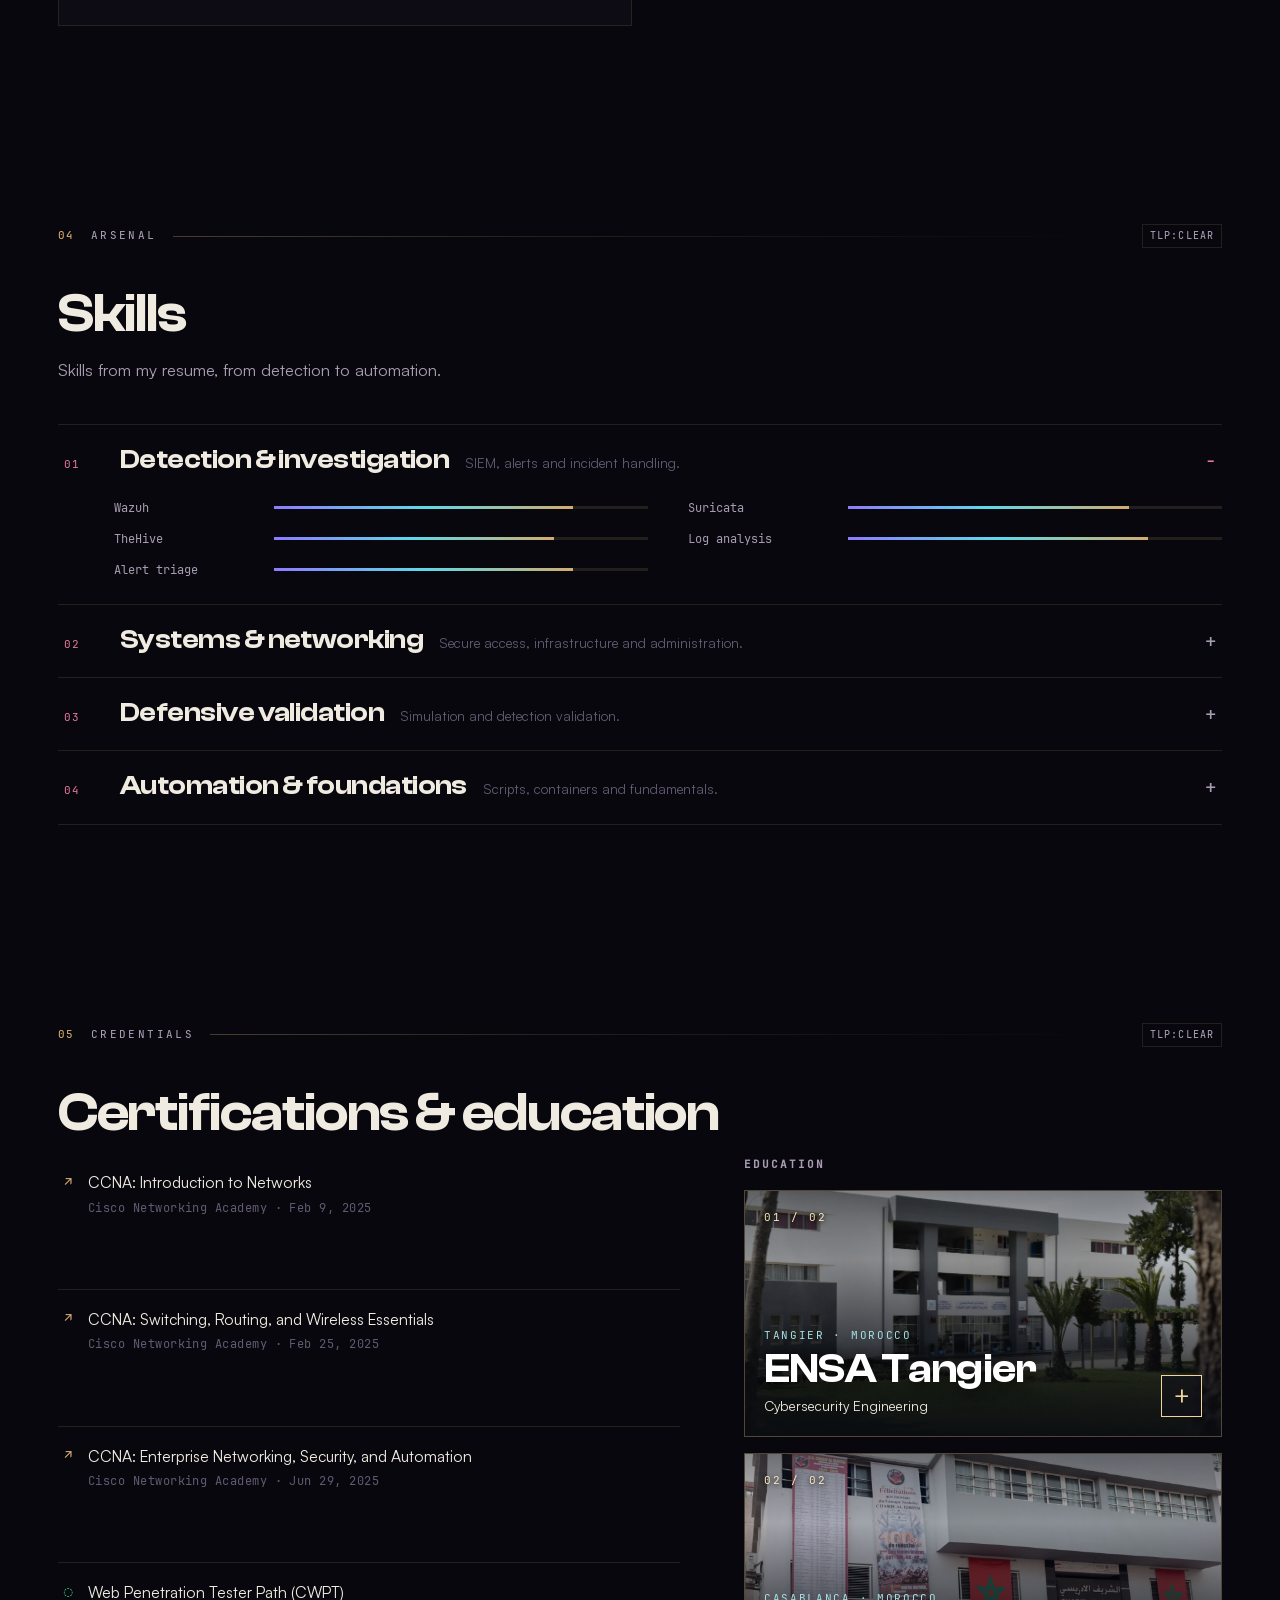
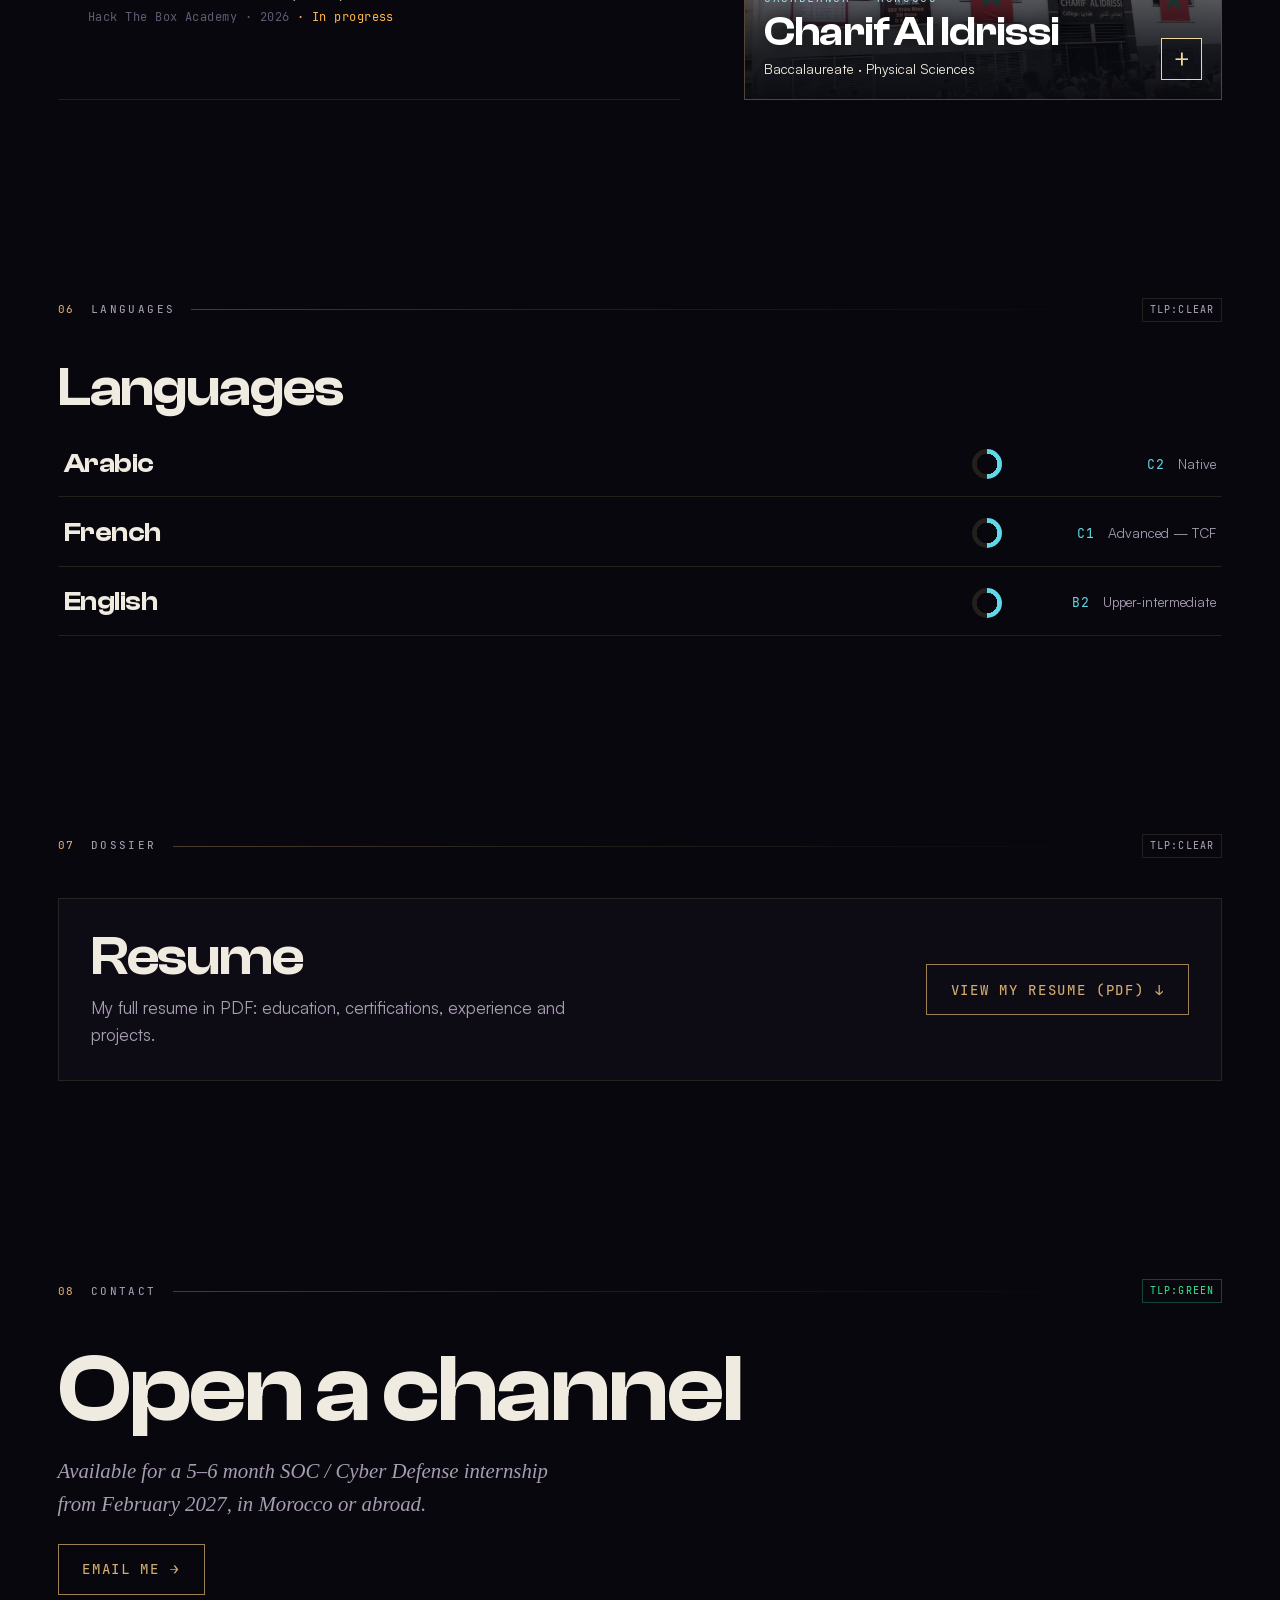
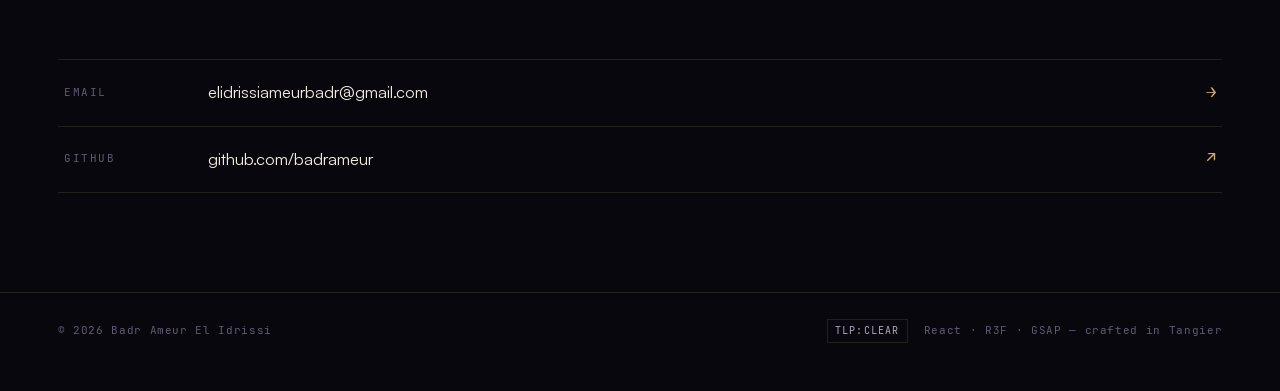
==== commit 46827696: "Remove experience portraits and sidebar navigation" ====
--- a/en/index.html
+++ b/en/index.html
@@ -70,6 +70,7 @@
 
     <style>
       html { background: #08070d; }
+      .rail { display: none !important; }
     </style>
     <script type="module" crossorigin src="/assets/index-C53yPSiq.js"></script>
     <link rel="modulepreload" crossorigin href="/assets/rolldown-runtime-QTnfLwEv.js">
